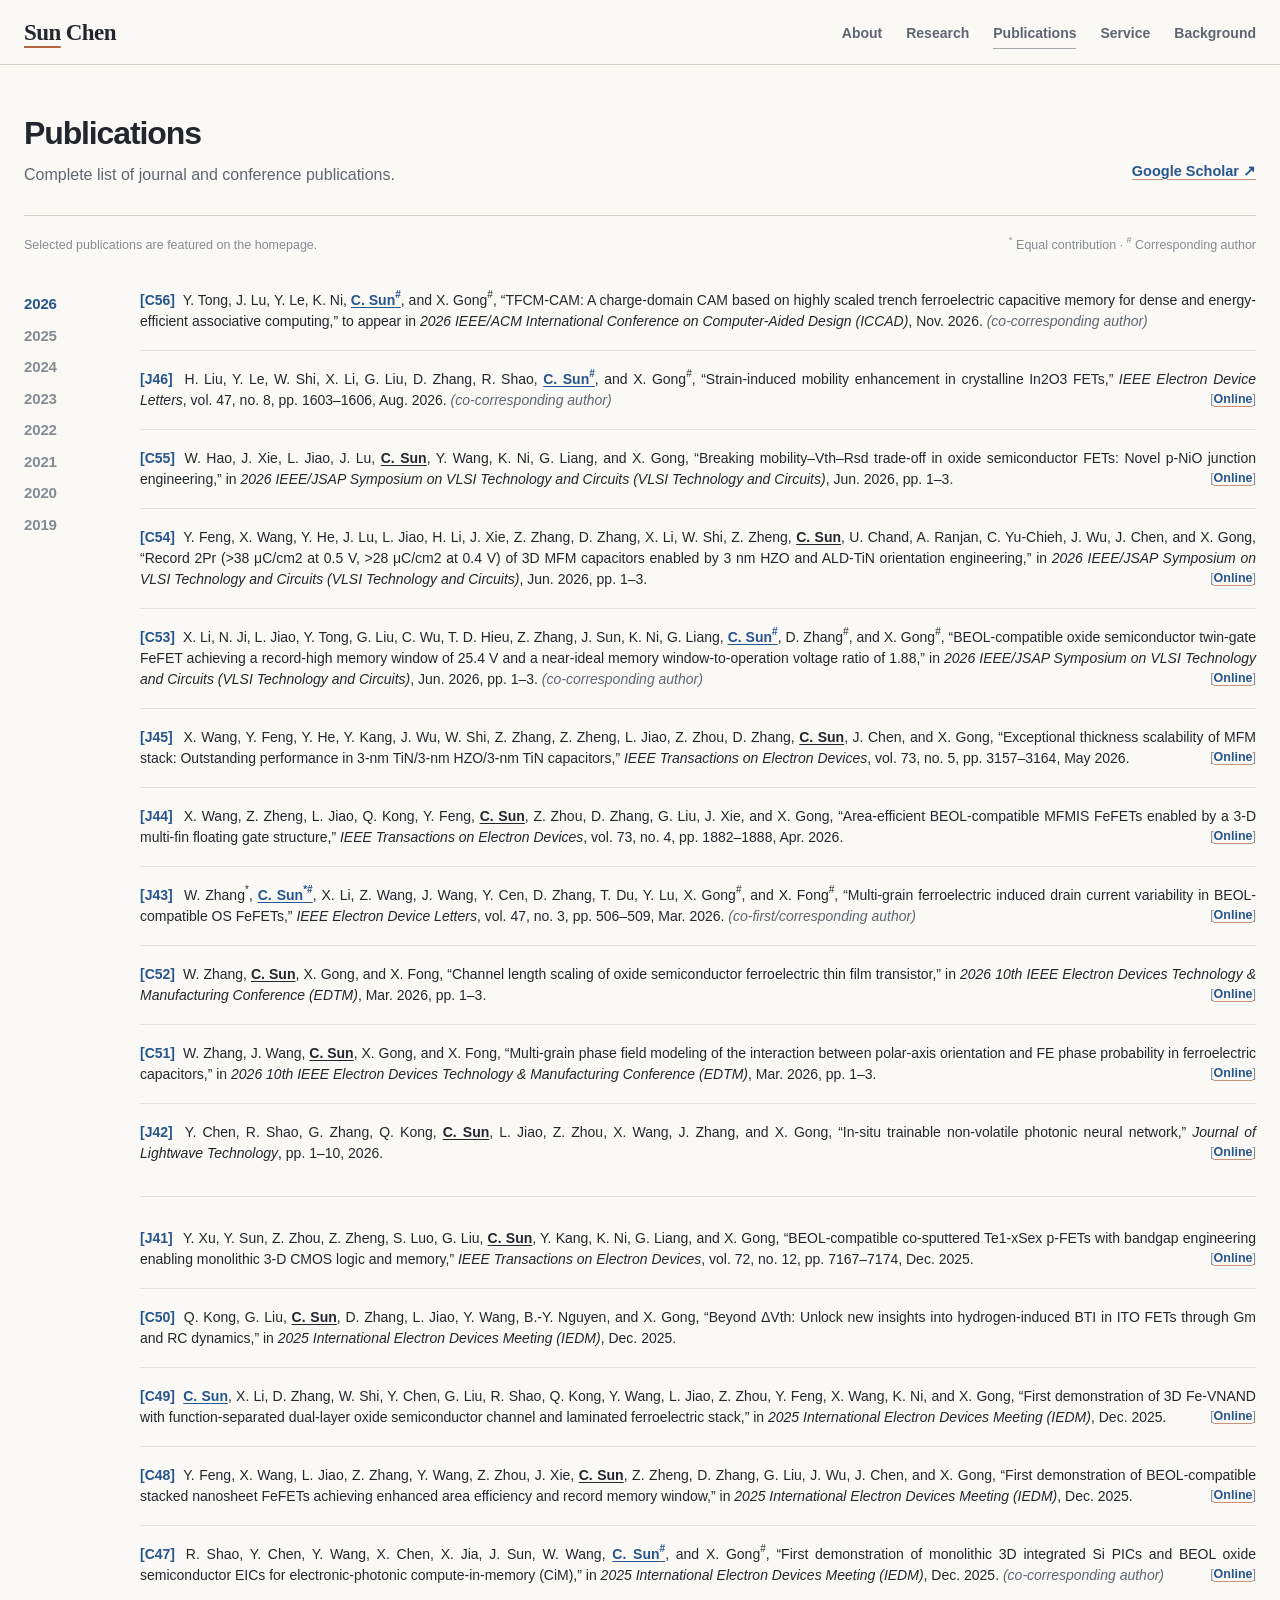
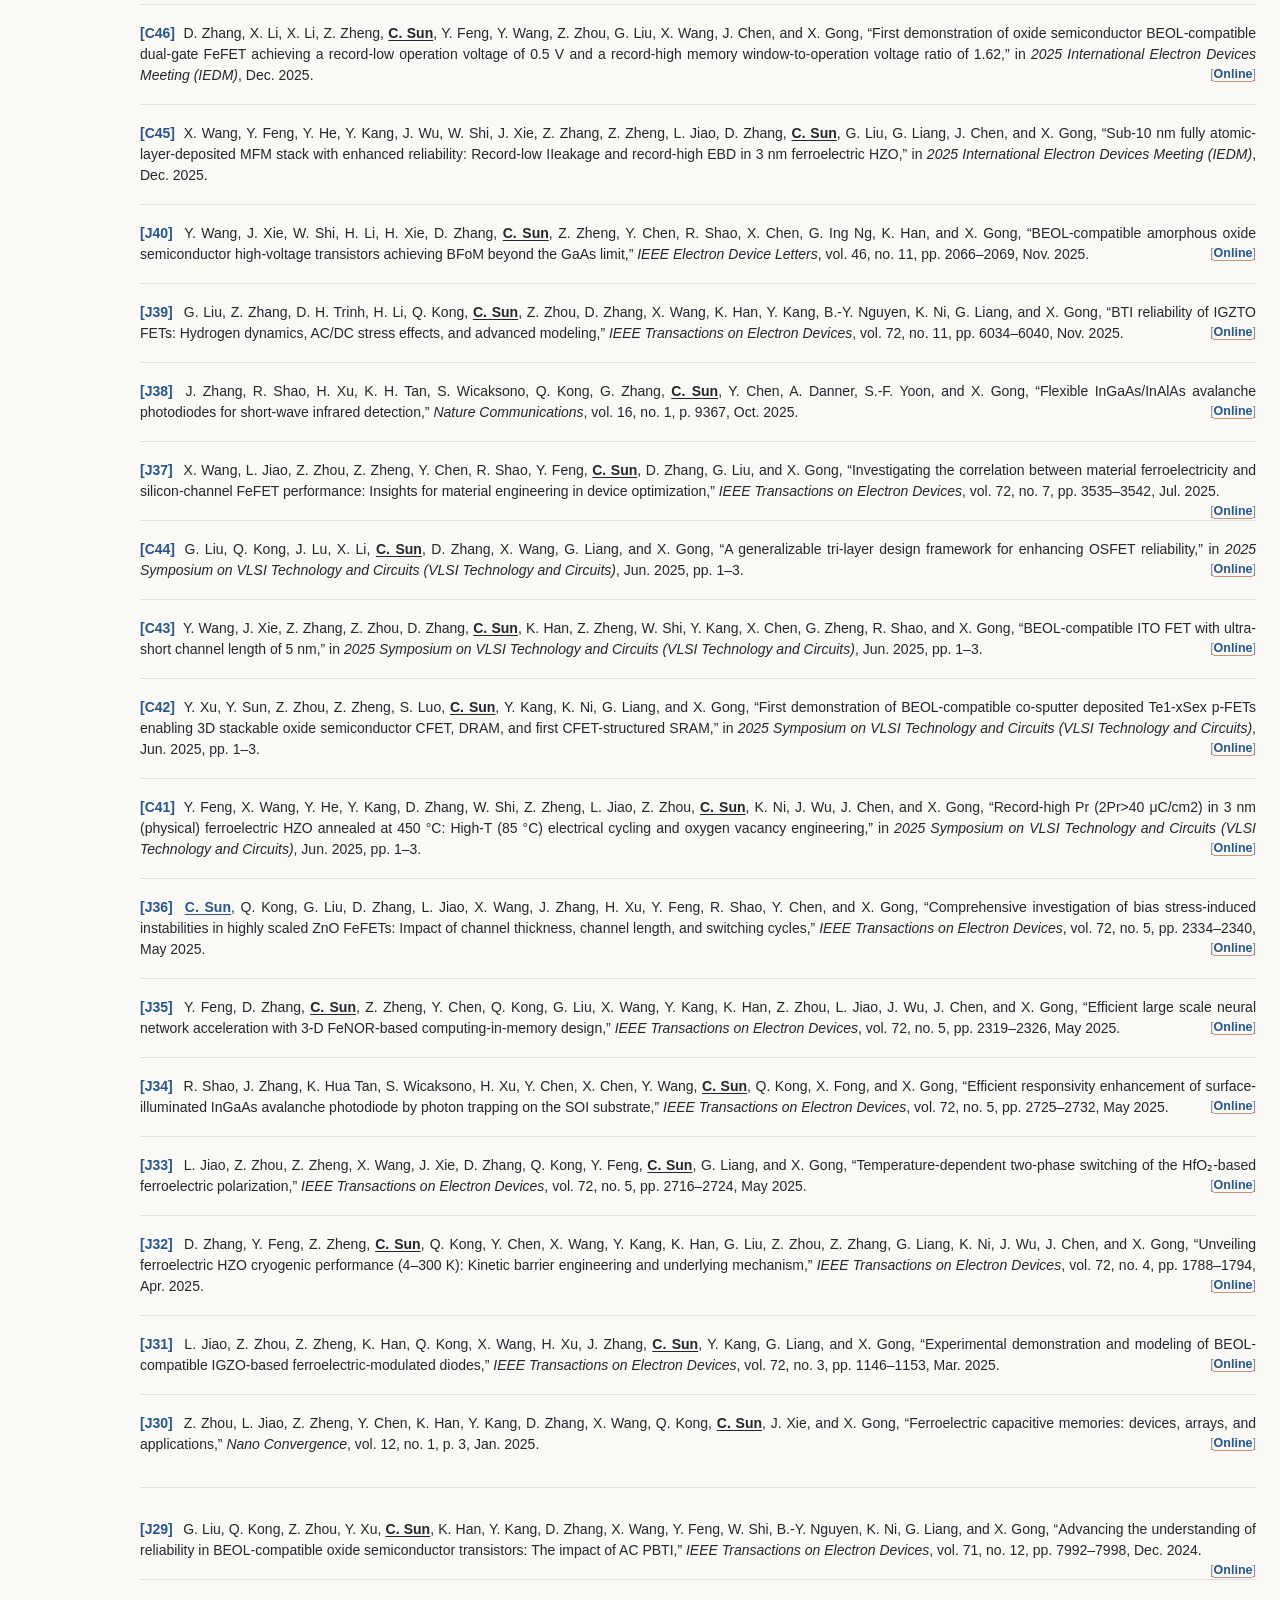
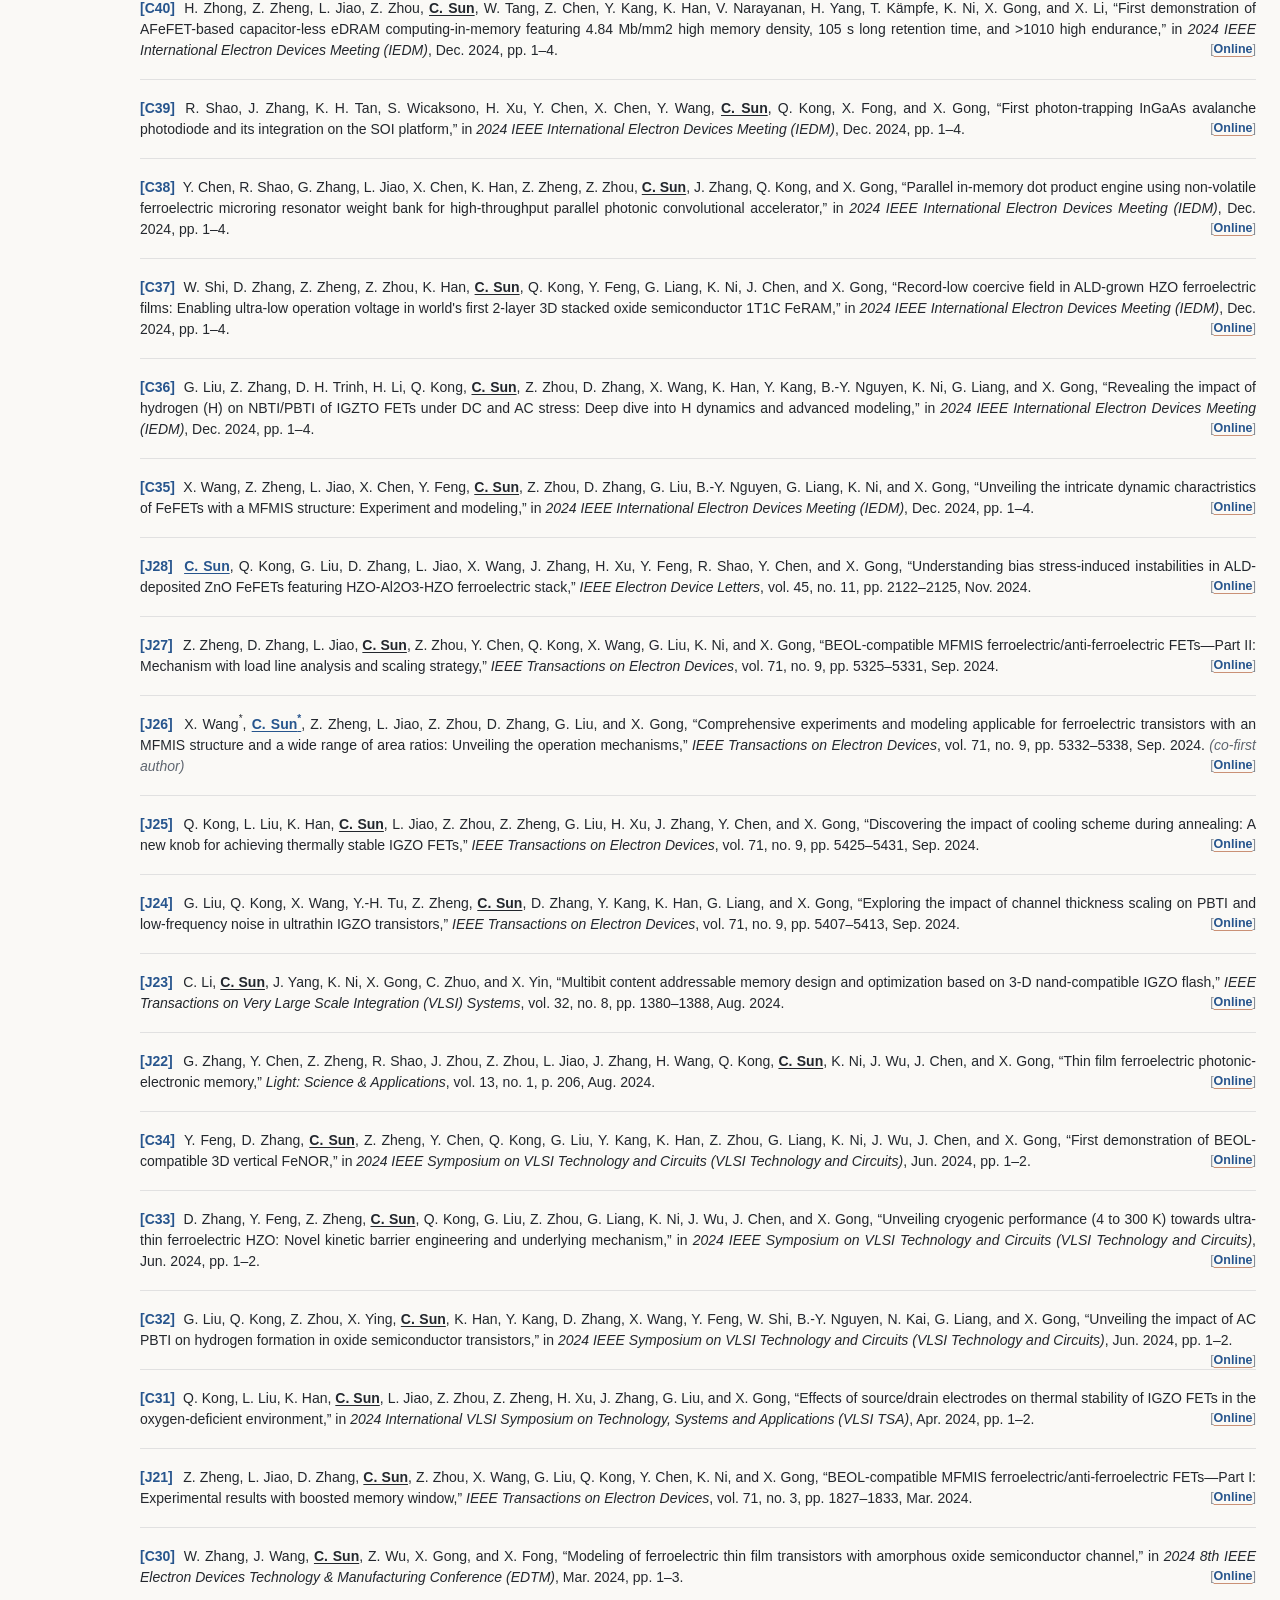
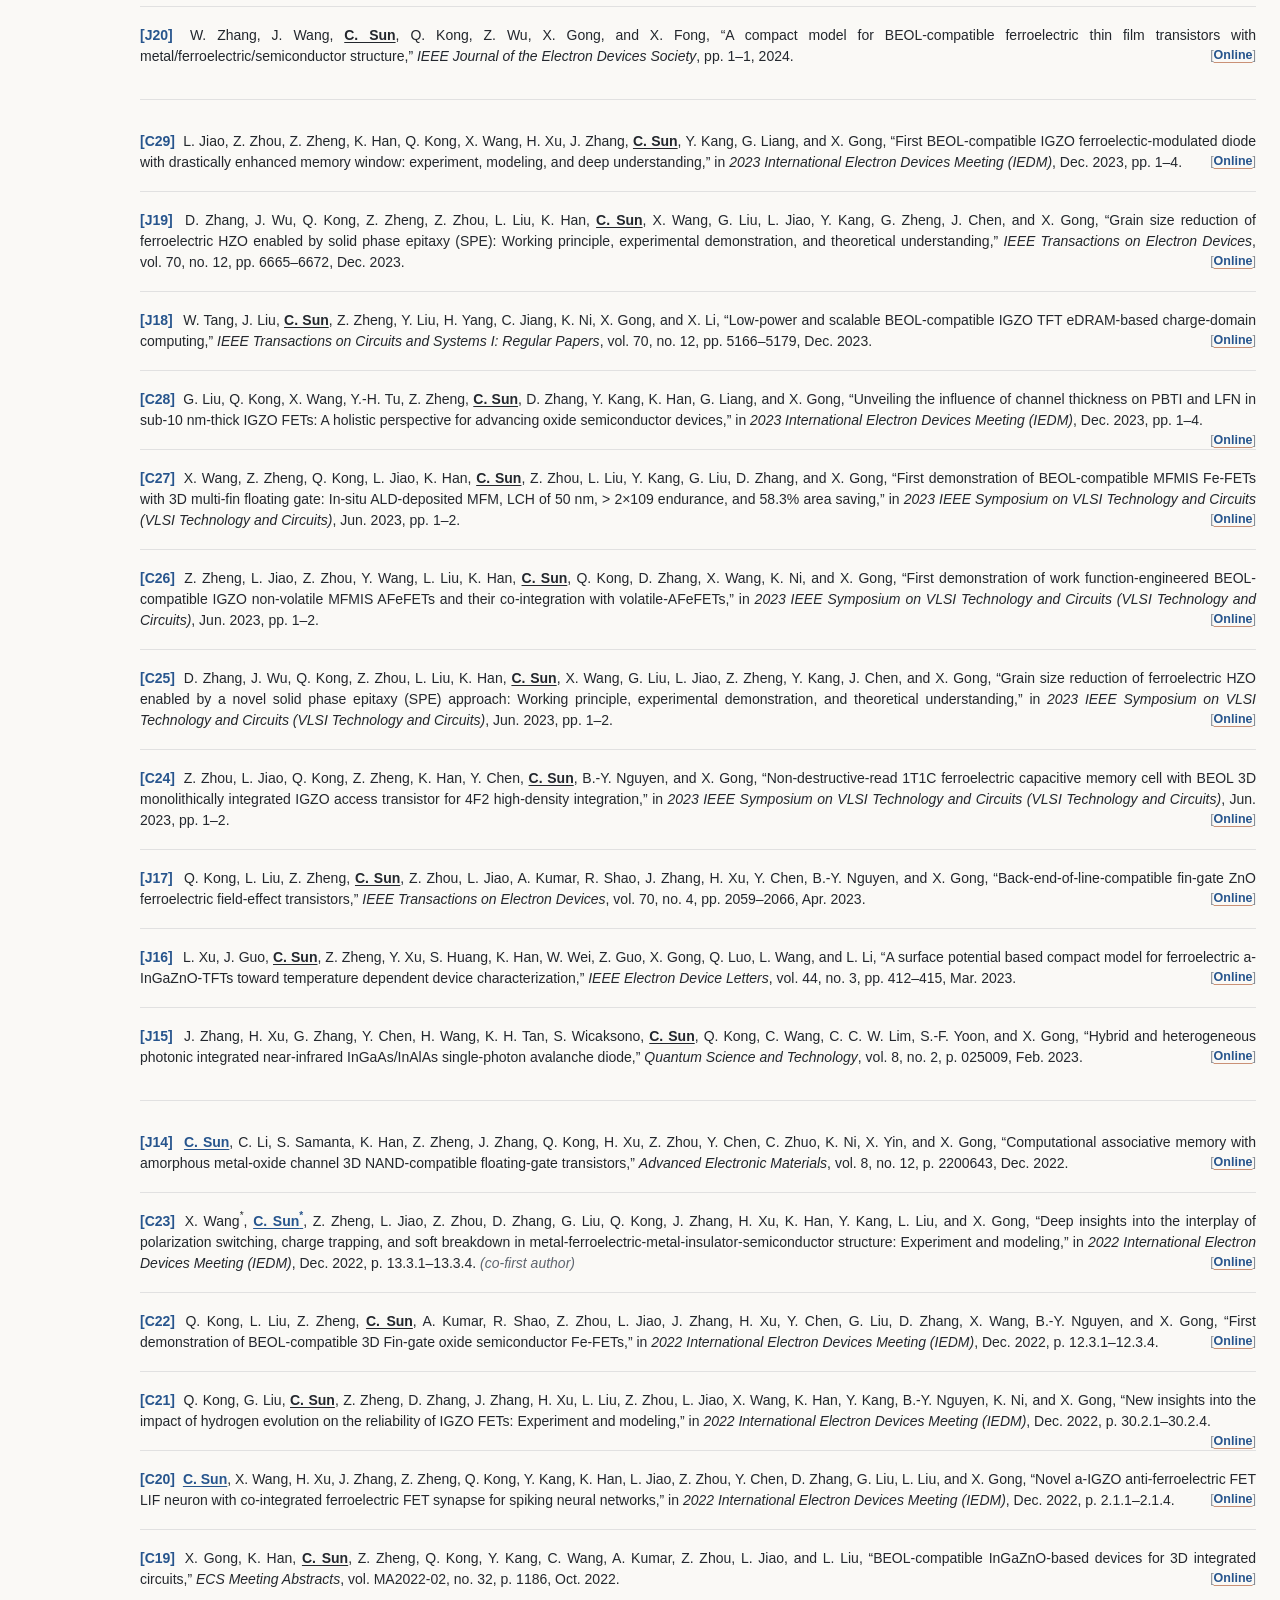
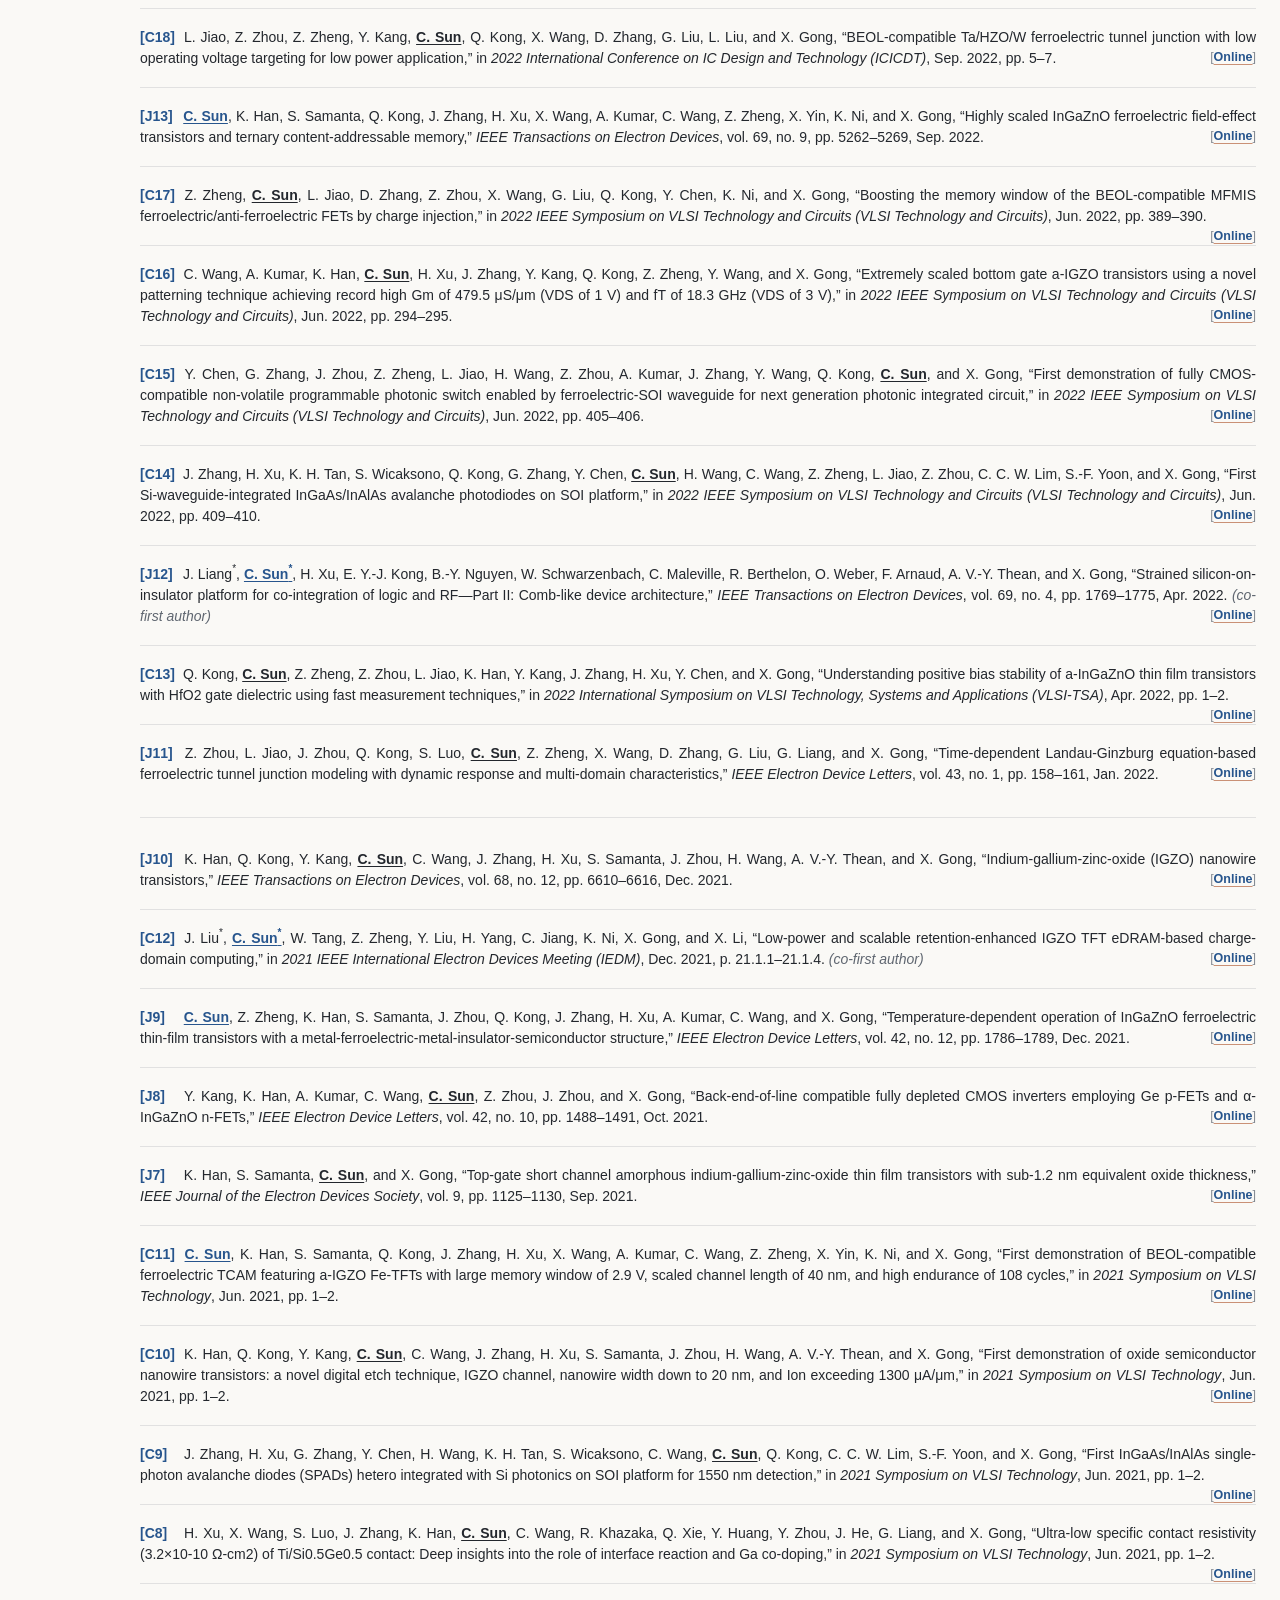
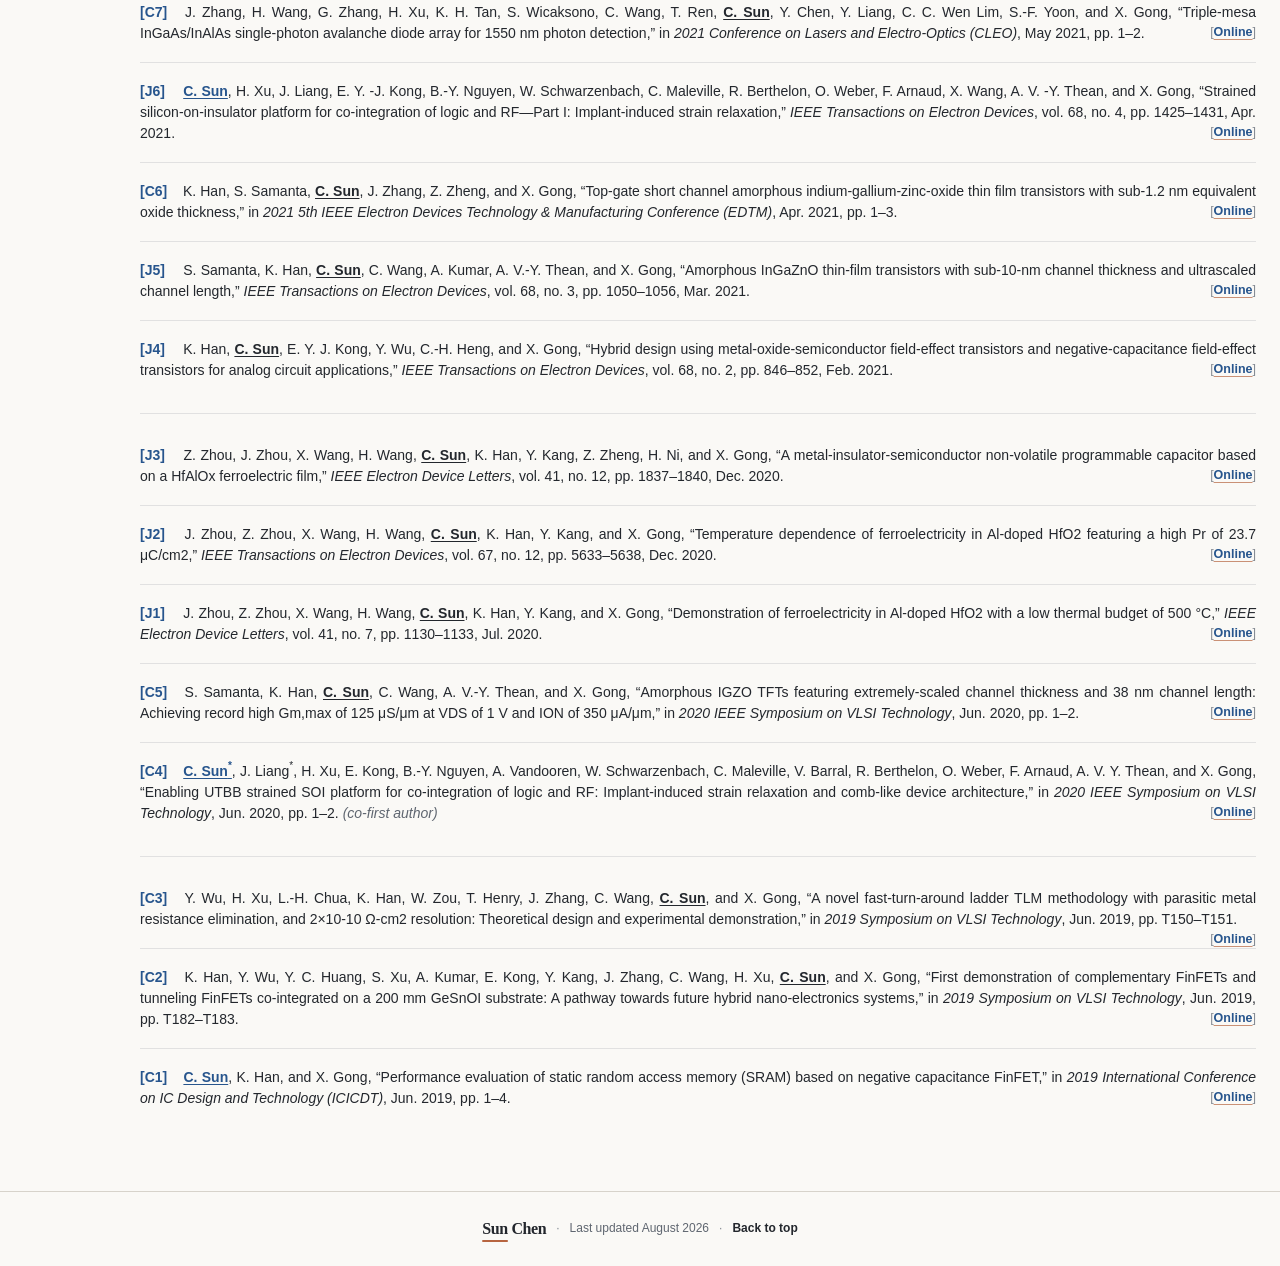
==== publications/index.html @ 65d44cde "Refine publication navigation and numbering" ====
<!doctype html>
<html lang="en">
  <head>
    <meta charset="utf-8" />
    <meta name="viewport" content="width=device-width, initial-scale=1" />
    <title>Publications | Sun Chen</title>
    <meta name="description" content="Complete list of Sun Chen's journal and conference publications in semiconductor devices, memory, and computing." />
    <link rel="icon" href="../assets/favicon/favicon.ico" sizes="any" />
    <link rel="icon" type="image/png" sizes="32x32" href="../assets/favicon/favicon-32x32.png" />
    <link rel="icon" type="image/png" sizes="16x16" href="../assets/favicon/favicon-16x16.png" />
    <link rel="apple-touch-icon" sizes="180x180" href="../assets/favicon/apple-touch-icon.png" />
    <link rel="stylesheet" href="../styles.css?v=20260821r41" />
    <script src="../assets/data/publications.js?v=20260821" defer></script>
    <script src="../assets/js/publications.js?v=20260821r5" defer></script>
  </head>
  <body class="publications-page">
    <a class="skip-link" href="#content">Skip to content</a>

    <header class="site-header" id="top">
      <div class="header-inner">
        <a class="wordmark" href="../" aria-label="Sun Chen, home"><span>Sun</span> Chen</a>
        <nav aria-label="Primary navigation">
          <a href="../#about">About</a>
          <a href="../#research">Research</a>
          <a href="../#publications" class="is-active">Publications</a>
          <a href="../#activities">Service</a>
          <a href="../#background">Background</a>
        </nav>
      </div>
    </header>

    <main id="content">
      <section class="section publications-index-section" aria-labelledby="all-publications-title">
        <div class="section-body publications-index-inner">
          <div class="publications-index-heading">
            <div>
              <h1 id="all-publications-title">Publications</h1>
              <p class="publications-index-intro">Complete list of journal and conference publications.</p>
            </div>
            <a class="publications-scholar-link" href="https://scholar.google.com/citations?user=x0WuDBgv8TEC&amp;hl=en" target="_blank" rel="noreferrer">Google Scholar <span aria-hidden="true">↗</span></a>
          </div>

          <aside class="publications-legend" aria-label="Publication notation">
            <p>Selected publications are featured on the homepage.</p>
            <p><sup>*</sup> Equal contribution <span aria-hidden="true">·</span> <sup>#</sup> Corresponding author</p>
          </aside>

          <div id="all-publications-list" class="all-publications-list" aria-live="polite">
            <noscript>Please enable JavaScript to view the complete publication list.</noscript>
          </div>
        </div>
      </section>
    </main>

    <footer>
      <div class="footer-inner">
        <a class="wordmark footer-wordmark" href="../"><span>Sun</span> Chen</a>
        <span class="footer-separator" aria-hidden="true">·</span>
        <p>Last updated August 2026</p>
        <span class="footer-separator" aria-hidden="true">·</span>
        <a class="back-to-top" href="#top">Back to top</a>
      </div>
    </footer>
  </body>
</html>
---- styles.css ----
:root {
  --paper: #faf9f6;
  --ink: #23272d;
  --muted: #5f6670;
  --quiet: #858b93;
  --line: #d7d3cb;
  --line-subtle: rgba(95, 102, 112, 0.16);
  --blue: #27558d;
  --orange: #b76540;
  --serif: Georgia, "Times New Roman", serif;
  --sans: Inter, ui-sans-serif, -apple-system, BlinkMacSystemFont, "Segoe UI", sans-serif;
}

* {
  box-sizing: border-box;
}

html {
  scroll-behavior: smooth;
  scroll-padding-top: 82px;
}

body {
  margin: 0;
  background: var(--paper);
  color: var(--ink);
  font-family: var(--sans);
  font-size: 17px;
  line-height: 1.62;
  text-rendering: optimizeLegibility;
}

a {
  color: inherit;
  text-decoration: none;
}

img {
  display: block;
  max-width: 100%;
}

::selection {
  background: var(--blue);
  color: #fff;
}

.skip-link {
  position: fixed;
  z-index: 100;
  top: 10px;
  left: 10px;
  padding: 8px 12px;
  background: var(--ink);
  color: #fff;
  transform: translateY(-160%);
}

.skip-link:focus {
  transform: translateY(0);
}

.site-header {
  position: sticky;
  z-index: 50;
  top: 0;
  background: var(--paper);
  border-bottom: 1px solid var(--line);
}

.header-inner,
.section,
.footer-inner {
  width: min(1240px, calc(100% - 48px));
  margin-inline: auto;
}

.header-inner {
  min-height: 64px;
  display: flex;
  align-items: center;
  justify-content: space-between;
  gap: 32px;
}

.wordmark {
  flex: none;
  font-family: var(--serif);
  font-size: 23px;
  font-weight: 600;
  letter-spacing: -0.025em;
  line-height: 1;
}

.wordmark span {
  text-decoration-line: underline;
  text-decoration-color: var(--orange);
  text-decoration-thickness: 2px;
  text-underline-offset: 6px;
}

nav {
  display: flex;
  align-items: center;
  gap: 24px;
  color: var(--muted);
  font-size: 14px;
  font-weight: 600;
}

nav a {
  position: relative;
  padding-block: 20px 18px;
}

nav a::after {
  position: absolute;
  right: 0;
  bottom: 13px;
  left: 0;
  height: 1px;
  background: currentColor;
  content: "";
  opacity: 0;
  transform: scaleX(0.45);
  transition: opacity 160ms ease, transform 160ms ease;
}

nav a.is-active::after,
nav a[aria-current="location"]::after {
  opacity: 0.55;
  transform: scaleX(1);
}

nav a:hover,
nav a:focus-visible,
.profile-links a:hover,
.profile-links a:focus-visible,
.back-to-top:hover,
.back-to-top:focus-visible {
  color: var(--blue);
}

.section {
  padding-block: 50px;
  border-bottom: 1px solid var(--line);
  scroll-margin-top: 78px;
}

.section-body {
  min-width: 0;
}

h1,
h2,
h3,
p {
  overflow-wrap: break-word;
}

h1,
h2 {
  margin: 0;
  font-size: 32px;
  font-weight: 650;
  letter-spacing: -0.035em;
  line-height: 1.16;
}

.profile-section {
  padding-block: 48px;
}

.profile-grid {
  display: grid;
  grid-template-columns: minmax(0, 1fr) 320px;
  gap: 24px;
  align-items: end;
}

.profile-sidebar {
  width: 320px;
}

.profile-photo {
  width: 235px;
  height: 289px;
  margin: 3px auto 0;
  overflow: hidden;
  border: 1px solid #cbc7be;
  background: #fff;
}

.profile-photo img {
  width: 100%;
  height: 100%;
  object-fit: cover;
  object-position: 68% 48%;
}

.profile-copy h1 {
  font-family: var(--serif);
  font-size: clamp(50px, 5vw, 54px);
  font-weight: 500;
  letter-spacing: -0.045em;
}

.profile-tagline {
  margin: 7px 0 0;
  color: var(--blue);
  font-size: 22px;
  font-style: italic;
  font-weight: 500;
  line-height: 1.35;
}

.profile-meta {
  margin: 11px 0 0;
  color: var(--muted);
  font-size: 14.5px;
  font-weight: 400;
  line-height: 1.5;
}

.about-copy {
  max-width: 880px;
  margin-top: 19px;
  color: var(--muted);
  font-size: 17px;
  line-height: 1.62;
}

.about-copy p {
  margin: 0 0 9px;
}

.conference-link,
a.full-list-link-anchor,
a.paper-link-anchor,
.journal-list a {
  color: var(--blue);
  text-decoration: underline;
  text-decoration-color: rgba(183, 101, 64, 0.7);
  text-underline-offset: 3px;
  transition: color 160ms ease, text-decoration-color 160ms ease;
}

.conference-link:hover,
.conference-link:focus-visible,
a.full-list-link-anchor:hover,
a.full-list-link-anchor:focus-visible,
a.paper-link-anchor:hover,
a.paper-link-anchor:focus-visible,
.journal-list a:hover,
.journal-list a:focus-visible {
  color: var(--orange);
  text-decoration-color: currentColor;
}

.about-copy p,
.service-entry > p:not(.activity-label),
.timeline .dissertation {
  text-align: justify;
  text-justify: inter-word;
  text-align-last: left;
  hyphens: auto;
}

.research-interests {
  display: flex;
  flex-wrap: wrap;
  gap: 3px 0;
  margin: 12px 0 0;
  color: #3f454d;
  font-size: 14px;
  font-weight: 675;
  line-height: 1.4;
}

.research-interests span:not(:last-child)::after {
  content: "·";
  margin: 0 7px;
  color: var(--quiet);
  font-weight: 400;
}

.profile-links {
  display: flex;
  align-items: center;
  flex-wrap: wrap;
  justify-content: center;
  gap: 18px;
  margin-top: 15px;
}

.profile-links a {
  display: inline-flex;
  width: 26px;
  height: 26px;
  align-items: center;
  justify-content: center;
  color: #4d5d70;
  transition: color 160ms ease;
}

.profile-links svg {
  display: block;
  width: 22px;
  height: 22px;
  fill: currentColor;
}

.research-metrics {
  display: flex;
  flex-direction: column;
  align-items: center;
  margin: 12px 0 0;
  color: var(--muted);
  font-size: 13.75px;
  line-height: 1.5;
  text-align: center;
}

.research-metrics > span {
  white-space: nowrap;
}

.research-metrics strong {
  color: var(--ink);
  font-size: inherit;
  font-weight: 650;
}

.research-metrics .metrics-date {
  margin-top: 2px;
  color: var(--quiet);
  font-size: 11px;
  font-weight: 400;
  line-height: 1.35;
}

.research-section {
  padding-block: 50px;
}

.research-overview {
  width: min(1020px, 100%);
  margin: 18px auto 0;
}

.research-overview-platform {
  margin: 0;
  color: var(--blue);
  font-size: 17px;
  font-weight: 600;
  letter-spacing: 0.025em;
  line-height: 1.4;
  text-align: center;
}

.research-overview-platform::after {
  display: block;
  width: 68%;
  margin: 8px auto 0;
  border-top: 1px solid rgba(39, 85, 141, 0.18);
  content: "";
}

.research-overview-areas {
  display: grid;
  grid-template-columns: repeat(3, minmax(0, 1fr));
  gap: 14px;
  margin: 8px 0 0;
  padding: 0;
  list-style: none;
}

.research-overview-areas li {
  display: grid;
  place-items: center;
  min-height: 56px;
  padding: 6px 14px;
  border: 1px solid var(--line-subtle);
  border-radius: 5px;
  background: rgba(255, 255, 255, 0.18);
  color: var(--ink);
  font-size: 16px;
  font-weight: 600;
  line-height: 1.25;
  text-align: center;
}

.research-themes {
  display: grid;
  grid-template-columns: 1fr;
  margin-top: 34px;
}

.research-theme {
  display: grid;
  grid-template-columns: minmax(0, 54fr) minmax(0, 46fr);
  grid-template-areas: "visual copy";
  align-items: center;
  column-gap: clamp(48px, 4vw, 56px);
}

.research-theme + .research-theme {
  margin-top: 24px;
  padding-top: 24px;
  border-top: 1px solid var(--line-subtle);
}

.research-theme--visual-right {
  grid-template-columns: minmax(0, 46fr) minmax(0, 54fr);
  grid-template-areas: "copy visual";
}

.research-visual {
  grid-area: visual;
  width: 100%;
  min-width: 0;
  margin: 0;
  aspect-ratio: 3 / 2;
}

.research-visual--wide {
  aspect-ratio: 15 / 8;
}

.research-visual img {
  width: 100%;
  height: 100%;
  object-fit: contain;
}

.research-figure-placeholder {
  display: grid;
  place-items: center;
  border: 1px solid rgba(95, 102, 112, 0.1);
  background: rgba(95, 102, 112, 0.025);
  color: var(--quiet);
  font-size: 12px;
  letter-spacing: 0.02em;
}

.research-theme-copy {
  grid-area: copy;
  min-width: 0;
}

.research-theme h3 {
  margin: 0 0 8px;
  color: var(--blue);
  font-size: 19px;
  font-weight: 650;
  letter-spacing: -0.016em;
  line-height: 1.3;
}

.research-theme-description {
  margin: 0;
  color: var(--muted);
  font-size: 15.25px;
  line-height: 1.6;
  text-align: justify;
  text-align-last: left;
  text-justify: inter-word;
  hyphens: auto;
}

.research-selected-work {
  display: flex;
  flex-wrap: wrap;
  align-items: baseline;
  gap: 2px 12px;
  margin: 11px 0 0;
}

.research-selected-work-label {
  flex: none;
  color: var(--quiet);
  font-size: 12.25px;
  font-weight: 500;
  line-height: 1.45;
}

.research-selected-work-links {
  flex: 1 1 220px;
  min-width: 0;
  color: var(--quiet);
  font-size: 13.25px;
  font-weight: 600;
  line-height: 1.45;
}

a.research-work-link {
  color: var(--blue);
  text-decoration: underline;
  text-decoration-color: rgba(183, 101, 64, 0.7);
  text-underline-offset: 3px;
  transition: color 160ms ease, text-decoration-color 160ms ease;
  white-space: nowrap;
}

a.research-work-link:hover,
a.research-work-link:focus-visible {
  color: var(--orange);
  text-decoration-color: currentColor;
}

.research-work-separator {
  display: inline-block;
  margin-inline: 6px;
  color: var(--quiet);
  font-weight: 400;
}

.timeline {
  margin-top: 24px;
}

.timeline article {
  display: grid;
  grid-template-columns: 150px 1fr;
  gap: 28px;
  padding: 8px 0;
}

.timeline-date {
  margin: 2px 0 0;
  color: var(--blue);
  font-size: 13.5px;
  font-weight: 600;
}

.timeline h3,
.service-entry h3 {
  margin: 0 0 2px;
  font-size: 17.5px;
  font-weight: 650;
  letter-spacing: -0.015em;
  line-height: 1.3;
}

.timeline article div p {
  margin: 0;
  color: var(--muted);
  font-size: 14.5px;
}

.timeline article div .dissertation {
  margin-top: 4px;
  color: #737982;
  font-size: 13px;
}

.publications-section {
  padding-block: 50px;
}

.section-title-row {
  display: flex;
  align-items: baseline;
  flex-wrap: wrap;
  gap: 8px 16px;
}

.full-list-link {
  font-size: 14.5px;
  font-weight: 600;
}

.publication-list {
  border-top: 1px solid var(--line-subtle);
}

.publication-group-title {
  margin: 0;
  padding: 30px 0 4px;
  color: var(--blue);
  font-size: 18px;
  font-weight: 650;
  letter-spacing: -0.012em;
  line-height: 1.35;
}

.publication-group-title:first-child {
  padding-top: 28px;
}

.publication {
  display: grid;
  grid-template-columns: 232px minmax(0, 1fr);
  gap: 28px;
  align-items: start;
  padding-block: 22px;
  border-bottom: 1px solid var(--line-subtle);
}

.publication-group-title + .publication {
  padding-top: 14px;
}

.paper-thumb {
  display: block;
  align-self: start;
  position: relative;
  margin-top: 6px;
  aspect-ratio: 9 / 5;
  overflow: hidden;
  border: 1px solid #d1cec7;
  background: #fff;
}

.paper-thumb img {
  width: 100%;
  height: 100%;
  object-fit: cover;
  object-position: center;
}

.paper-thumb::before {
  position: absolute;
  z-index: 2;
  top: 0;
  left: 50%;
  box-sizing: border-box;
  padding: 5px 9px;
  border-radius: 3px;
  background: #243a56;
  color: #fff;
  content: attr(data-badge);
  font-size: 12.5px;
  font-weight: 700;
  letter-spacing: 0.01em;
  line-height: 1;
  text-align: center;
  transform: translateX(-50%);
  white-space: nowrap;
}

.paper-thumb-pending {
  cursor: default;
}

.paper-year,
.activity-label {
  margin: 0;
  color: var(--blue);
  font-size: 12.75px;
  font-weight: 700;
  letter-spacing: 0.02em;
}

.paper-copy h3 {
  margin: 0 0 8px;
  font-size: 20px;
  font-weight: 650;
  letter-spacing: -0.018em;
  line-height: 1.32;
  text-align: justify;
  text-align-last: left;
  text-justify: inter-word;
  hyphens: auto;
}

.paper-copy h3 sub,
.paper-copy h3 sup {
  font-size: 0.65em;
  line-height: 0;
}

.paper-authors {
  margin: 0;
  color: var(--muted);
  font-size: 14px;
  line-height: 1.5;
  text-align: justify;
  text-align-last: left;
  text-justify: inter-word;
  hyphens: auto;
}

.paper-authors strong {
  color: var(--ink);
  text-decoration: underline;
  text-decoration-color: var(--ink);
  text-underline-offset: 2px;
}

.paper-copy {
  min-width: 0;
  align-self: start;
}

.paper-authors sup {
  font-size: 0.7em;
  line-height: 0;
  vertical-align: super;
}

.paper-role {
  margin-left: 5px;
  color: var(--quiet);
  font-size: 12px;
  font-weight: 600;
  font-style: italic;
}

.paper-meta {
  display: flex;
  align-items: center;
  flex-wrap: wrap;
  gap: 5px 14px;
  margin-top: 8px;
}

.paper-meta .paper-year {
  flex-basis: 100%;
  font-size: 13.25px;
  line-height: 1.35;
}

.paper-link {
  display: inline-block;
  margin-top: 7px;
  font-size: 13.75px;
  font-weight: 600;
}

.paper-meta .paper-link {
  flex: 0 0 auto;
  width: fit-content;
  margin-top: 0;
}

.paper-link-pending {
  color: var(--quiet);
}

.service-entry {
  margin-top: 24px;
}

.service-entry h3 {
  margin-top: 8px;
  font-size: 17px;
}

.journal-list {
  display: grid;
  grid-template-columns: repeat(2, minmax(0, 1fr));
  gap: 7px 48px;
  margin: 10px 0 0;
  padding: 0;
  color: var(--muted);
  font-size: 14px;
  line-height: 1.45;
  list-style: none;
}

.journal-list li {
  position: relative;
  padding-left: 15px;
}

.journal-list li::before {
  position: absolute;
  top: 0.66em;
  left: 0;
  width: 4px;
  height: 4px;
  border-radius: 50%;
  background: var(--blue);
  content: "";
}

.background-section {
  border-bottom: 0;
}

footer {
  border-top: 1px solid var(--line);
  color: var(--muted);
}

.footer-inner {
  min-height: 74px;
  display: flex;
  align-items: center;
  justify-content: center;
  gap: 10px;
  font-size: 12px;
}

.footer-wordmark {
  color: var(--ink);
  font-size: 16px;
}

.footer-inner p {
  margin: 0;
  text-align: center;
}

.footer-separator {
  color: var(--quiet);
}

.back-to-top {
  color: var(--ink);
  font-weight: 600;
}

a:focus-visible {
  outline: 2px solid var(--orange);
  outline-offset: 3px;
}

.publications-index-section {
  min-height: calc(100vh - 139px);
  padding-block: 50px;
  border-bottom: 0;
}

.publications-index-inner {
  min-width: 0;
}

.publications-index-heading {
  display: flex;
  align-items: end;
  justify-content: space-between;
  gap: 24px 40px;
  padding-bottom: 27px;
  border-bottom: 1px solid var(--line);
}

.publications-index-heading h1 {
  font-family: var(--sans);
  font-size: 32px;
  font-weight: 650;
  letter-spacing: -0.035em;
}

.publications-index-intro {
  margin: 10px 0 0;
  color: var(--muted);
  font-size: 16px;
}

.publications-scholar-link,
.bibliography-links a {
  color: var(--blue);
  font-size: 14.5px;
  font-weight: 600;
  text-decoration: underline;
  text-decoration-color: rgba(183, 101, 64, 0.7);
  text-underline-offset: 3px;
  transition: color 160ms ease, text-decoration-color 160ms ease;
}

.publications-scholar-link {
  flex: none;
  margin-bottom: 5px;
}

.publications-scholar-link:hover,
.publications-scholar-link:focus-visible,
.bibliography-links a:hover,
.bibliography-links a:focus-visible {
  color: var(--orange);
  text-decoration-color: currentColor;
}

.publications-legend {
  display: flex;
  align-items: center;
  justify-content: space-between;
  gap: 12px 28px;
  margin: 20px 0 0;
  color: var(--quiet);
  font-size: 12.5px;
  line-height: 1.45;
}

.publications-legend p {
  margin: 0;
}

.all-publications-list {
  display: grid;
  grid-template-columns: 92px minmax(0, 1fr);
  gap: 24px;
  margin-top: 36px;
}

.bibliography-year-nav {
  min-width: 0;
}

.bibliography-year-list {
  position: sticky;
  top: 88px;
  display: grid;
  gap: 4px;
  margin: 0;
  padding: 0;
  list-style: none;
}

.bibliography-year-list a {
  display: inline-block;
  color: var(--quiet);
  font-size: 15px;
  font-weight: 600;
  letter-spacing: -0.01em;
  line-height: 1.4;
  transition: color 160ms ease;
}

.bibliography-year-list a:hover,
.bibliography-year-list a:focus-visible,
.bibliography-year-list a.is-active {
  color: var(--blue);
}

.bibliography-year-list a.is-active {
  font-weight: 700;
}

.bibliography-year-groups {
  min-width: 0;
}

.bibliography-year-group {
  padding-block: 31px 14px;
  border-top: 1px solid var(--line-subtle);
  scroll-margin-top: 0;
}

.bibliography-year-group:first-child {
  padding-top: 0;
  border-top: 0;
}

.bibliography-number {
  display: inline-block;
  min-width: 39px;
  color: var(--blue);
  font-weight: 700;
  text-align: left;
  white-space: nowrap;
}

.bibliography-list {
  min-width: 0;
  margin: 0;
  padding: 0;
  list-style: none;
}

.bibliography-item {
  padding: 0 0 18px;
}

.bibliography-item + .bibliography-item {
  padding-top: 18px;
  border-top: 1px solid var(--line-subtle);
}

.bibliography-citation {
  margin: 0;
  color: var(--ink);
  font-family: var(--sans);
  font-size: 14px;
  line-height: 1.5;
  text-align: justify;
  text-align-last: left;
  text-justify: inter-word;
  hyphens: auto;
  overflow-wrap: anywhere;
}

.bibliography-citation cite {
  font-style: italic;
}

.bibliography-sun-author {
  color: inherit;
  font-weight: 700;
  text-decoration: underline;
  text-decoration-thickness: 1px;
  text-underline-offset: 2px;
}

.bibliography-item.is-selected .bibliography-sun-author {
  color: var(--blue);
}

.bibliography-role {
  color: var(--muted);
  font-style: italic;
}

.bibliography-links {
  float: right;
  margin-left: 18px;
  color: var(--quiet);
  font-size: 12.5px;
  line-height: inherit;
  text-align: right;
  white-space: nowrap;
}

.bibliography-links a {
  font-size: inherit;
}

.bibliography-citation sup,
.publications-legend sup {
  position: relative;
  top: -0.15em;
  font-size: 0.72em;
  line-height: 0;
}

@media (max-width: 820px) {
  .header-inner,
  .section,
  .footer-inner {
    width: min(100% - 40px, 720px);
  }

  nav {
    gap: 16px;
  }

  .publications-index-section {
    padding-block: 50px 58px;
  }

  .all-publications-list {
    grid-template-columns: 72px minmax(0, 1fr);
    gap: 20px;
  }

  .profile-grid {
    grid-template-columns: minmax(0, 1fr) 280px;
    gap: 24px;
    align-items: start;
  }

  .profile-sidebar {
    width: 280px;
  }

  .profile-photo {
    width: 200px;
    height: 246px;
  }

  .research-metrics {
    font-size: 12.75px;
  }

  .research-themes {
    margin-top: 34px;
  }

  .research-theme,
  .research-theme--visual-right {
    grid-template-columns: 1fr;
    grid-template-areas:
      "visual"
      "copy";
    gap: 24px;
  }

  .research-theme + .research-theme {
    margin-top: 22px;
    padding-top: 22px;
  }

  .research-theme h3 {
    font-size: 18px;
  }

  .research-theme-description {
    font-size: 14.5px;
  }

  .publication {
    grid-template-columns: 220px minmax(0, 1fr);
    gap: 24px;
  }
}

@media (max-width: 700px) {
  .profile-grid {
    grid-template-columns: 1fr;
    gap: 20px;
    align-items: start;
  }

  .profile-photo {
    width: min(240px, 64vw);
    aspect-ratio: 235 / 289;
    height: auto;
  }

  .profile-sidebar {
    width: min(100%, 320px);
    justify-self: center;
    order: 2;
  }

  .research-metrics {
    font-size: 13px;
  }

  .research-metrics > span {
    white-space: normal;
  }

  .profile-copy {
    display: contents;
  }

  .profile-identity {
    order: 1;
  }

  .about-copy {
    order: 3;
    margin-top: 18px;
  }

  .research-interests {
    order: 4;
  }

  .header-inner {
    min-height: auto;
    align-items: flex-start;
    flex-direction: column;
    justify-content: center;
    gap: 5px;
    padding-block: 8px 6px;
  }

  nav {
    width: 100%;
    justify-content: space-between;
    gap: 10px;
    font-size: 12px;
    overflow-x: auto;
    scrollbar-width: none;
  }

  nav::-webkit-scrollbar {
    display: none;
  }

  nav a {
    flex: none;
    padding-block: 0 6px;
  }

  nav a::after {
    bottom: 0;
  }

  .research-themes {
    margin-top: 30px;
  }

  .research-theme,
  .research-theme--visual-right {
    gap: 20px;
  }

  .research-theme + .research-theme {
    margin-top: 20px;
    padding-top: 20px;
  }
}

@media (max-width: 620px) {
  .service-entry > p:not(.activity-label),
  .timeline .dissertation {
    text-align: left;
    hyphens: none;
  }

  .header-inner,
  .section,
  .footer-inner {
    width: calc(100% - 30px);
  }

  .wordmark {
    font-size: 20px;
  }

  .section {
    padding-block: 42px;
  }

  .publications-index-section {
    padding-block: 43px 50px;
  }

  .publications-index-heading {
    display: block;
    padding-bottom: 22px;
  }

  .publications-index-intro {
    margin-top: 8px;
    font-size: 15px;
  }

  .publications-scholar-link {
    display: inline-block;
    margin: 14px 0 0;
  }

  .publications-legend {
    display: block;
    margin-top: 17px;
  }

  .publications-legend p + p {
    margin-top: 4px;
  }

  .all-publications-list {
    display: block;
    margin-top: 28px;
  }

  .bibliography-year-nav {
    position: sticky;
    z-index: 20;
    top: 63px;
    padding-block: 8px;
    border-block: 1px solid var(--line-subtle);
    background: var(--paper);
  }

  .bibliography-year-list {
    position: static;
    display: flex;
    gap: 18px;
    overflow-x: auto;
    scrollbar-width: none;
  }

  .bibliography-year-list::-webkit-scrollbar {
    display: none;
  }

  .bibliography-year-list a {
    flex: none;
    font-size: 13px;
  }

  .bibliography-year-groups {
    margin-top: 20px;
  }

  .bibliography-year-group {
    padding-block: 27px 10px;
    scroll-margin-top: 24px;
  }

  .bibliography-item {
    padding-bottom: 16px;
  }

  .bibliography-item + .bibliography-item {
    padding-top: 16px;
  }

  .bibliography-citation {
    font-size: 14px;
    line-height: 1.5;
  }

  .profile-section {
    padding-block: 40px;
  }

  h2 {
    font-size: 30px;
  }

  .profile-copy h1 {
    font-size: 43px;
  }

  .profile-meta {
    margin-top: 7px;
    font-size: 14.5px;
  }

  .research-section {
    padding-block: 42px;
  }

  .research-overview {
    margin-top: 16px;
  }

  .research-overview-platform {
    padding-inline: 10px;
    font-size: 16.5px;
  }

  .research-overview-platform::after {
    width: 56%;
    margin-top: 7px;
  }

  .research-overview-areas {
    grid-template-columns: 1fr;
    gap: 9px;
    margin-top: 8px;
  }

  .research-overview-areas li {
    min-height: 54px;
    padding: 6px 14px;
    font-size: 15.5px;
  }

  .timeline article {
    grid-template-columns: 1fr;
  }

  .timeline article {
    gap: 2px;
  }

  .journal-list {
    grid-template-columns: 1fr;
    gap: 7px;
  }

  .publication {
    grid-template-columns: 1fr;
    gap: 15px;
    padding-block: 22px;
  }

  .publication-group-title + .publication {
    padding-top: 14px;
  }

  .paper-thumb {
    width: min(100%, 360px);
    margin-top: 0;
  }

  .paper-copy h3 {
    font-size: 19.5px;
  }

  .publication-group-title {
    padding: 26px 0 3px;
    font-size: 17.5px;
  }

  .publication-group-title:first-child {
    padding-top: 26px;
  }

  .footer-inner {
    min-height: 76px;
    gap: 7px;
    font-size: 11px;
  }
}

@media (max-width: 390px) {
  nav {
    font-size: 11.5px;
  }

  .profile-photo {
    width: min(225px, 62vw);
  }

  .profile-sidebar {
    width: 100%;
  }

  .research-metrics {
    font-size: clamp(12px, 3.35vw, 13px);
  }

  .profile-copy h1 {
    font-size: 42px;
  }
}

@media (prefers-reduced-motion: reduce) {
  html {
    scroll-behavior: auto;
  }
}
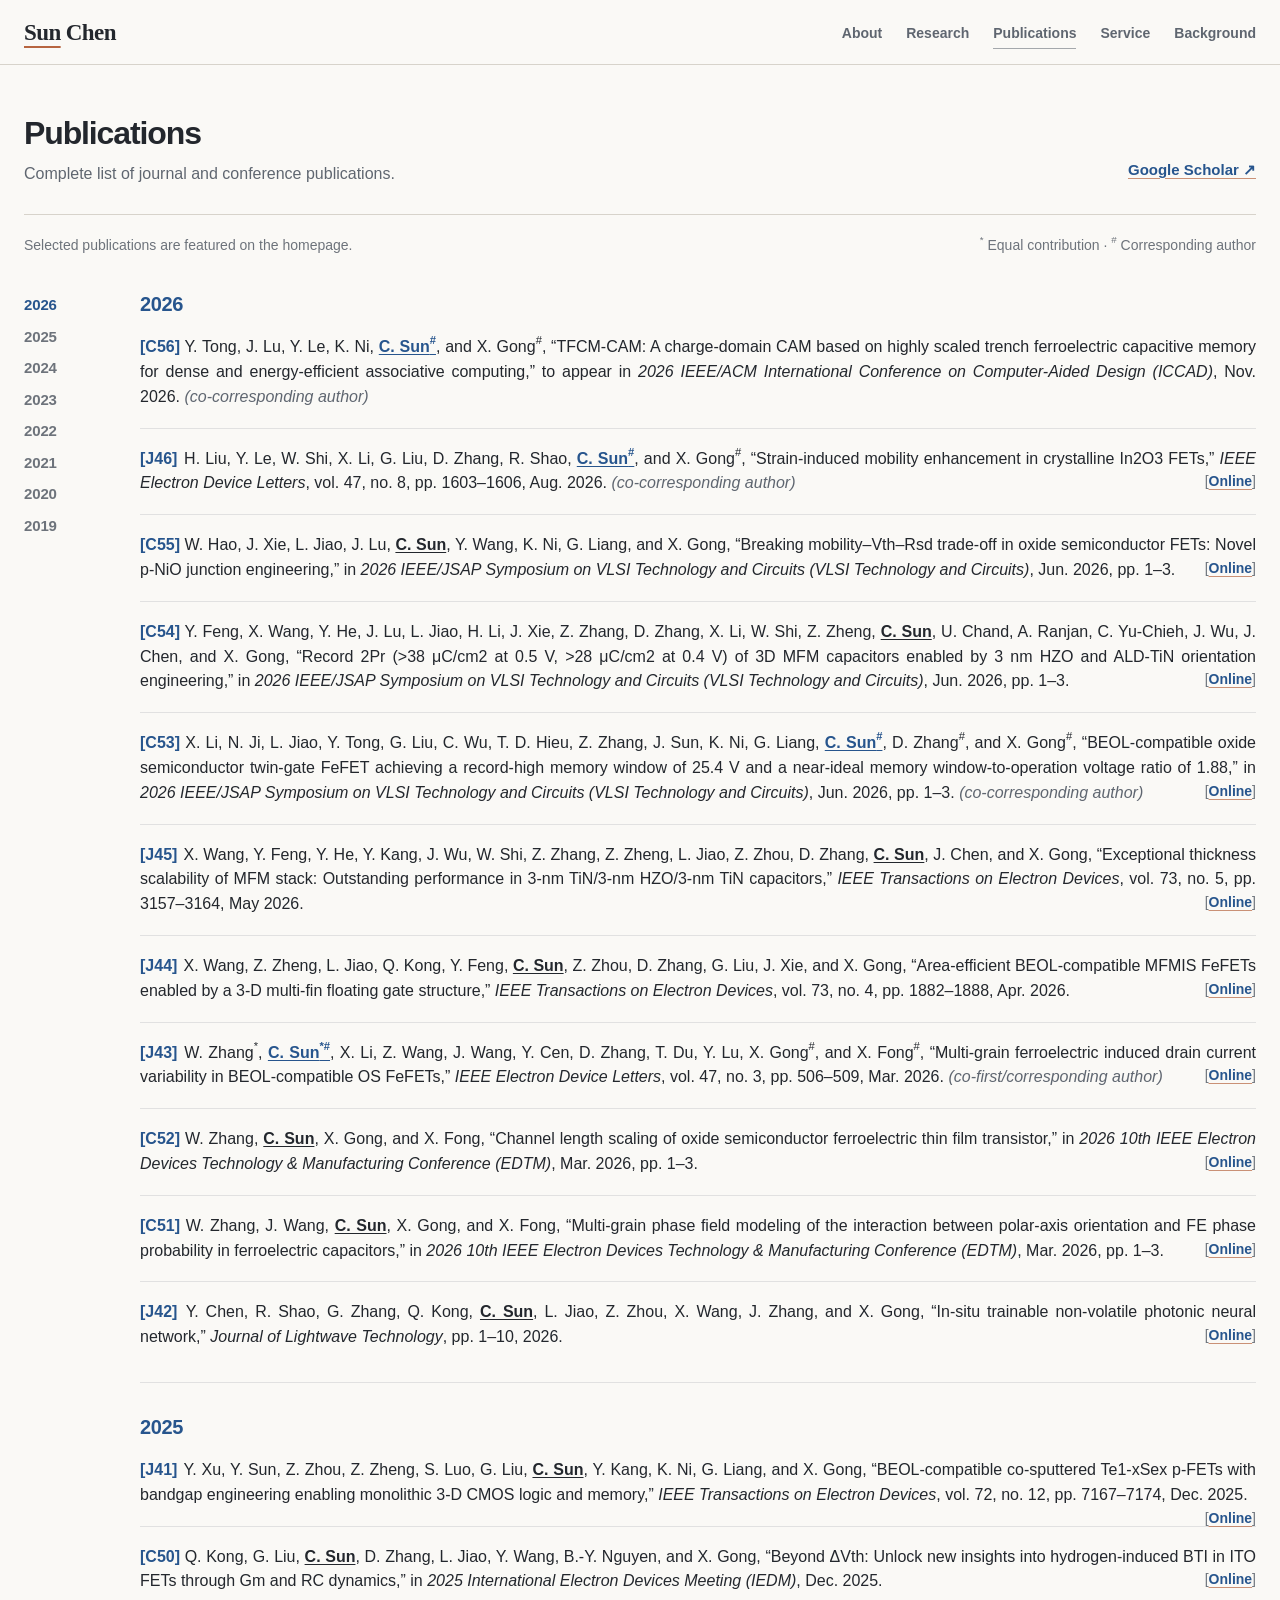
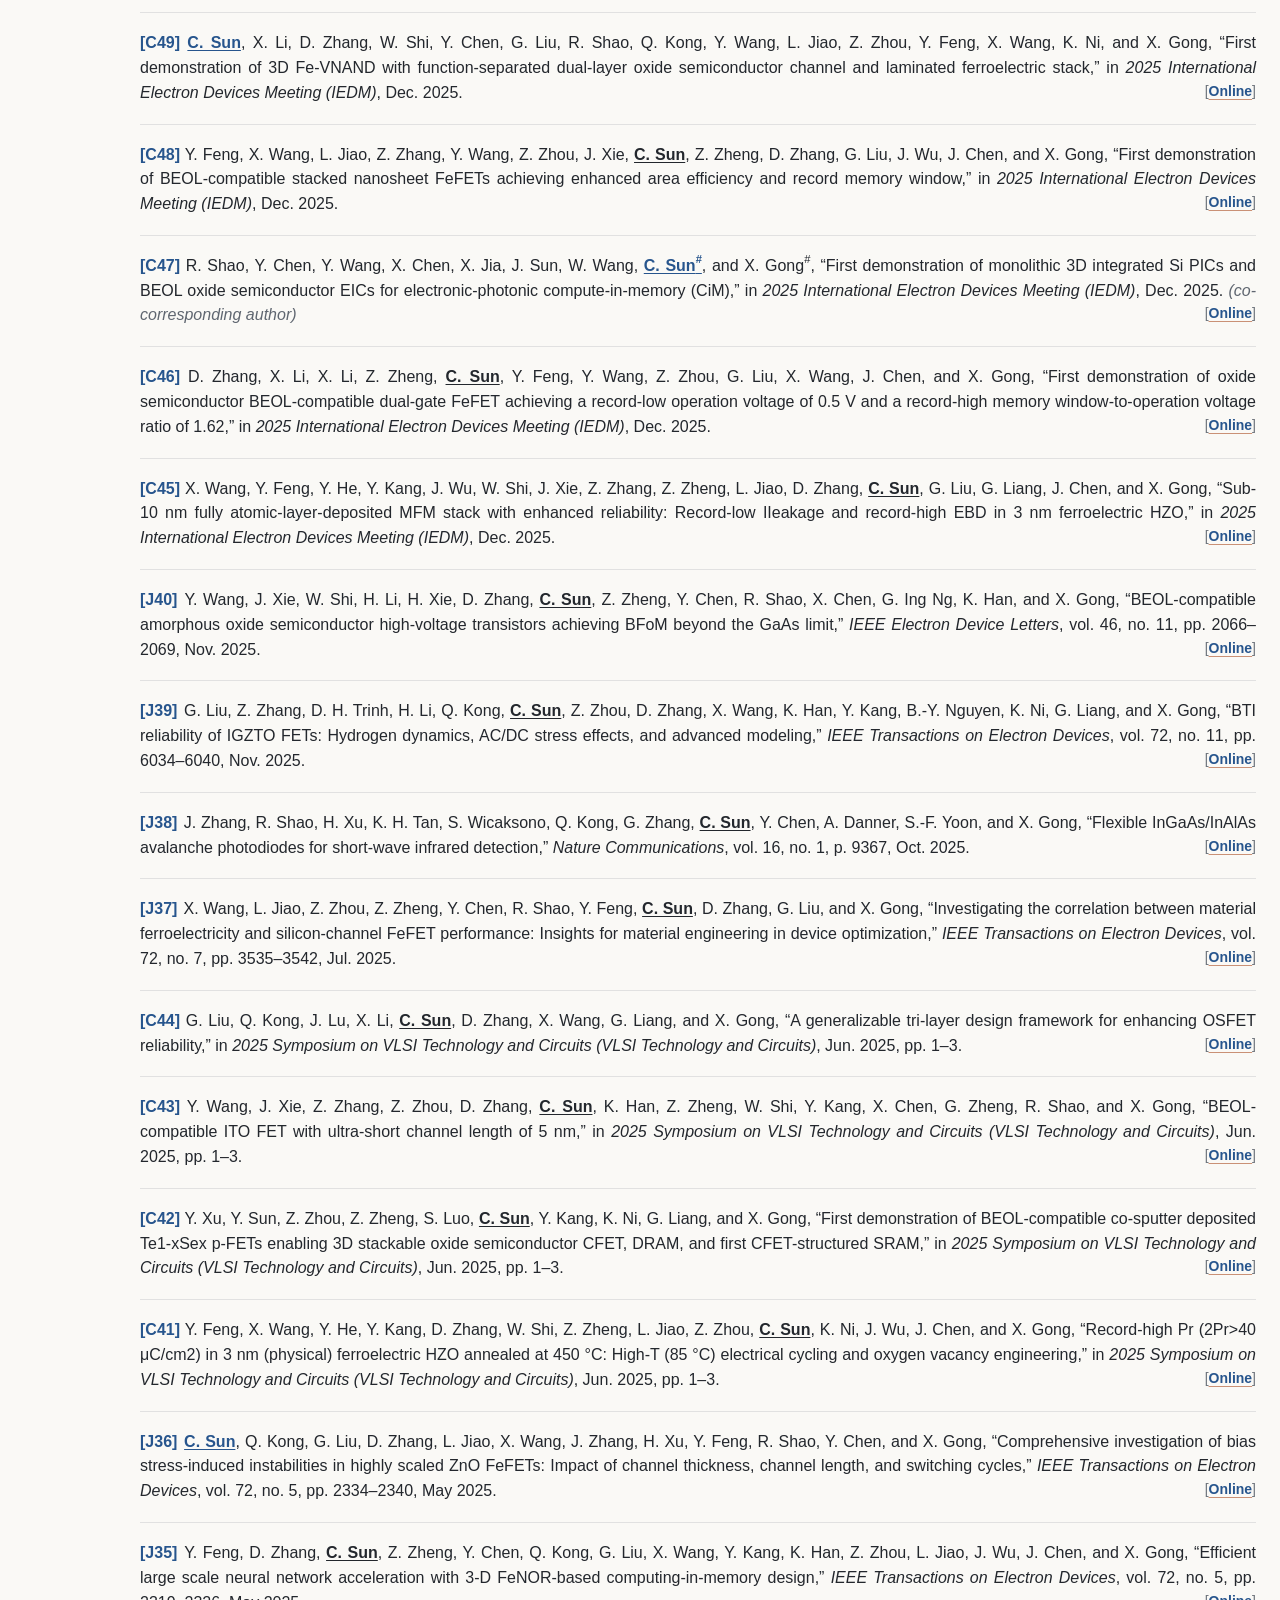
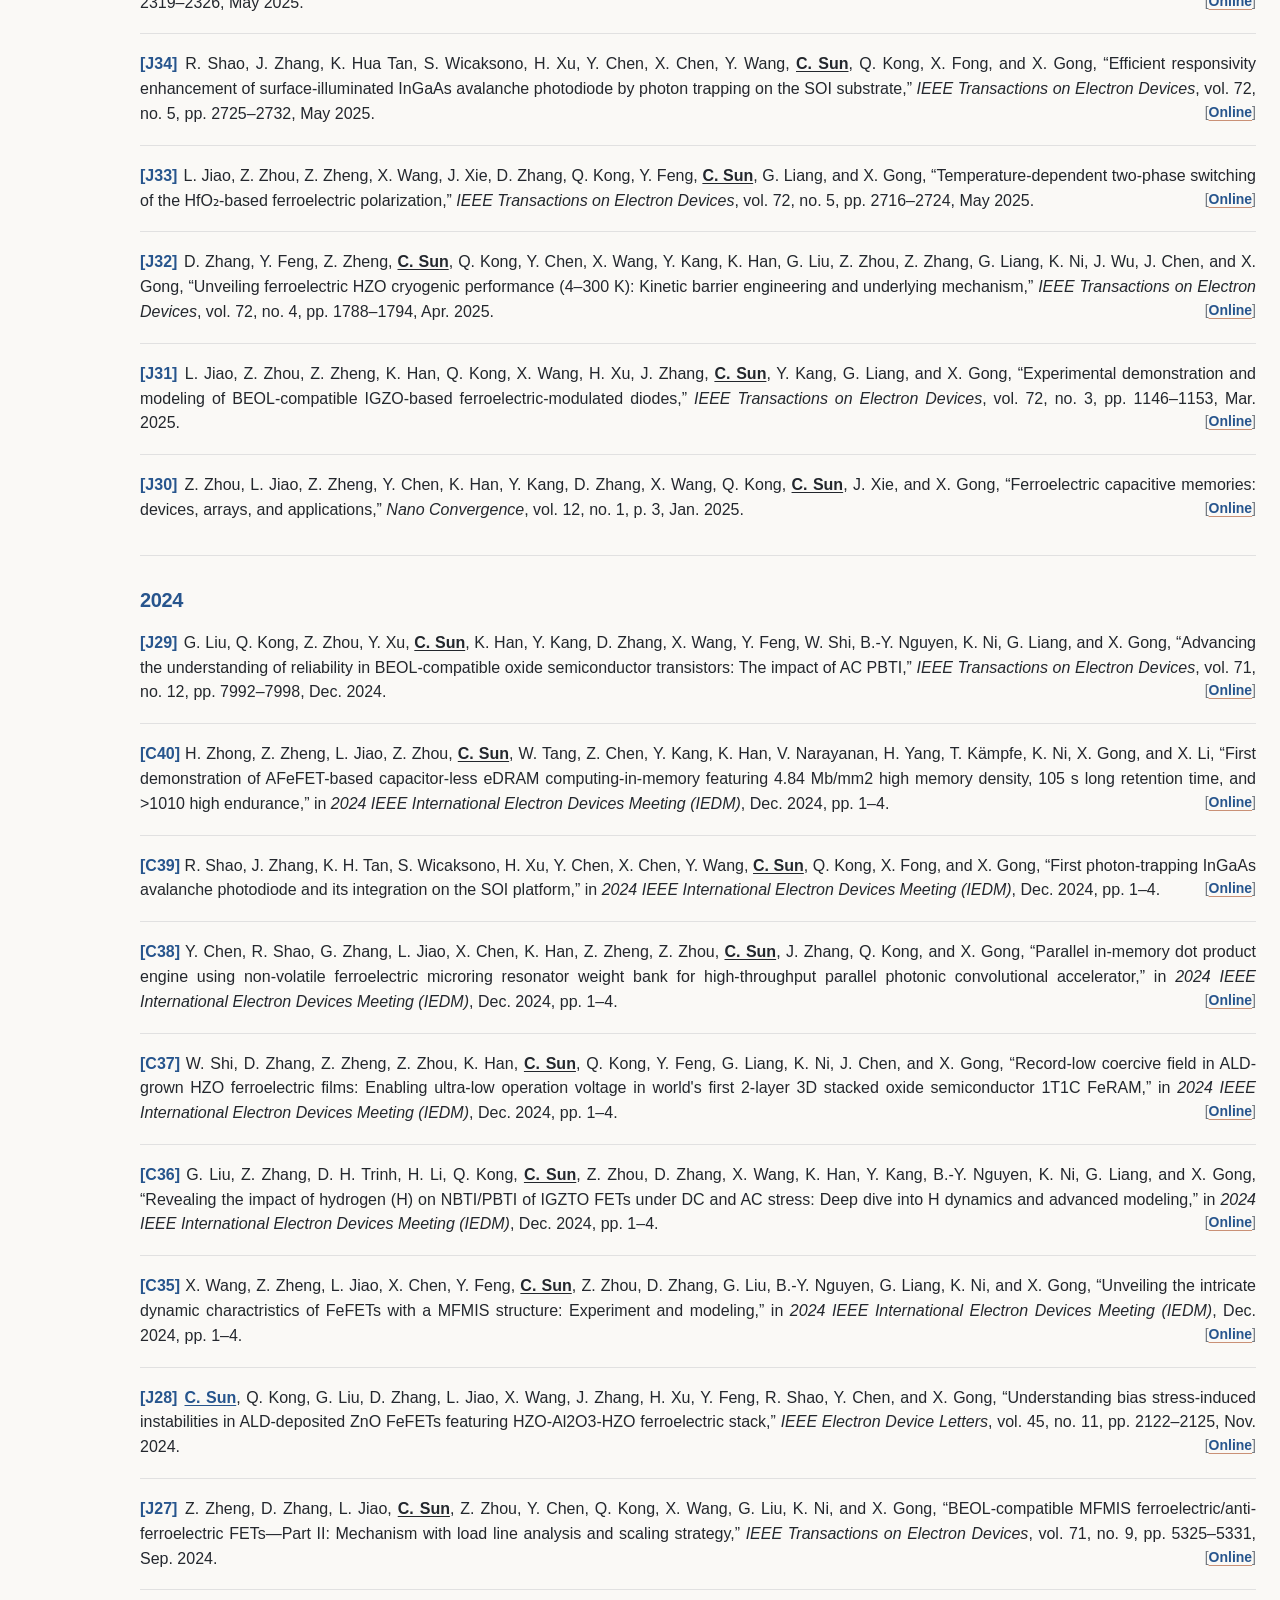
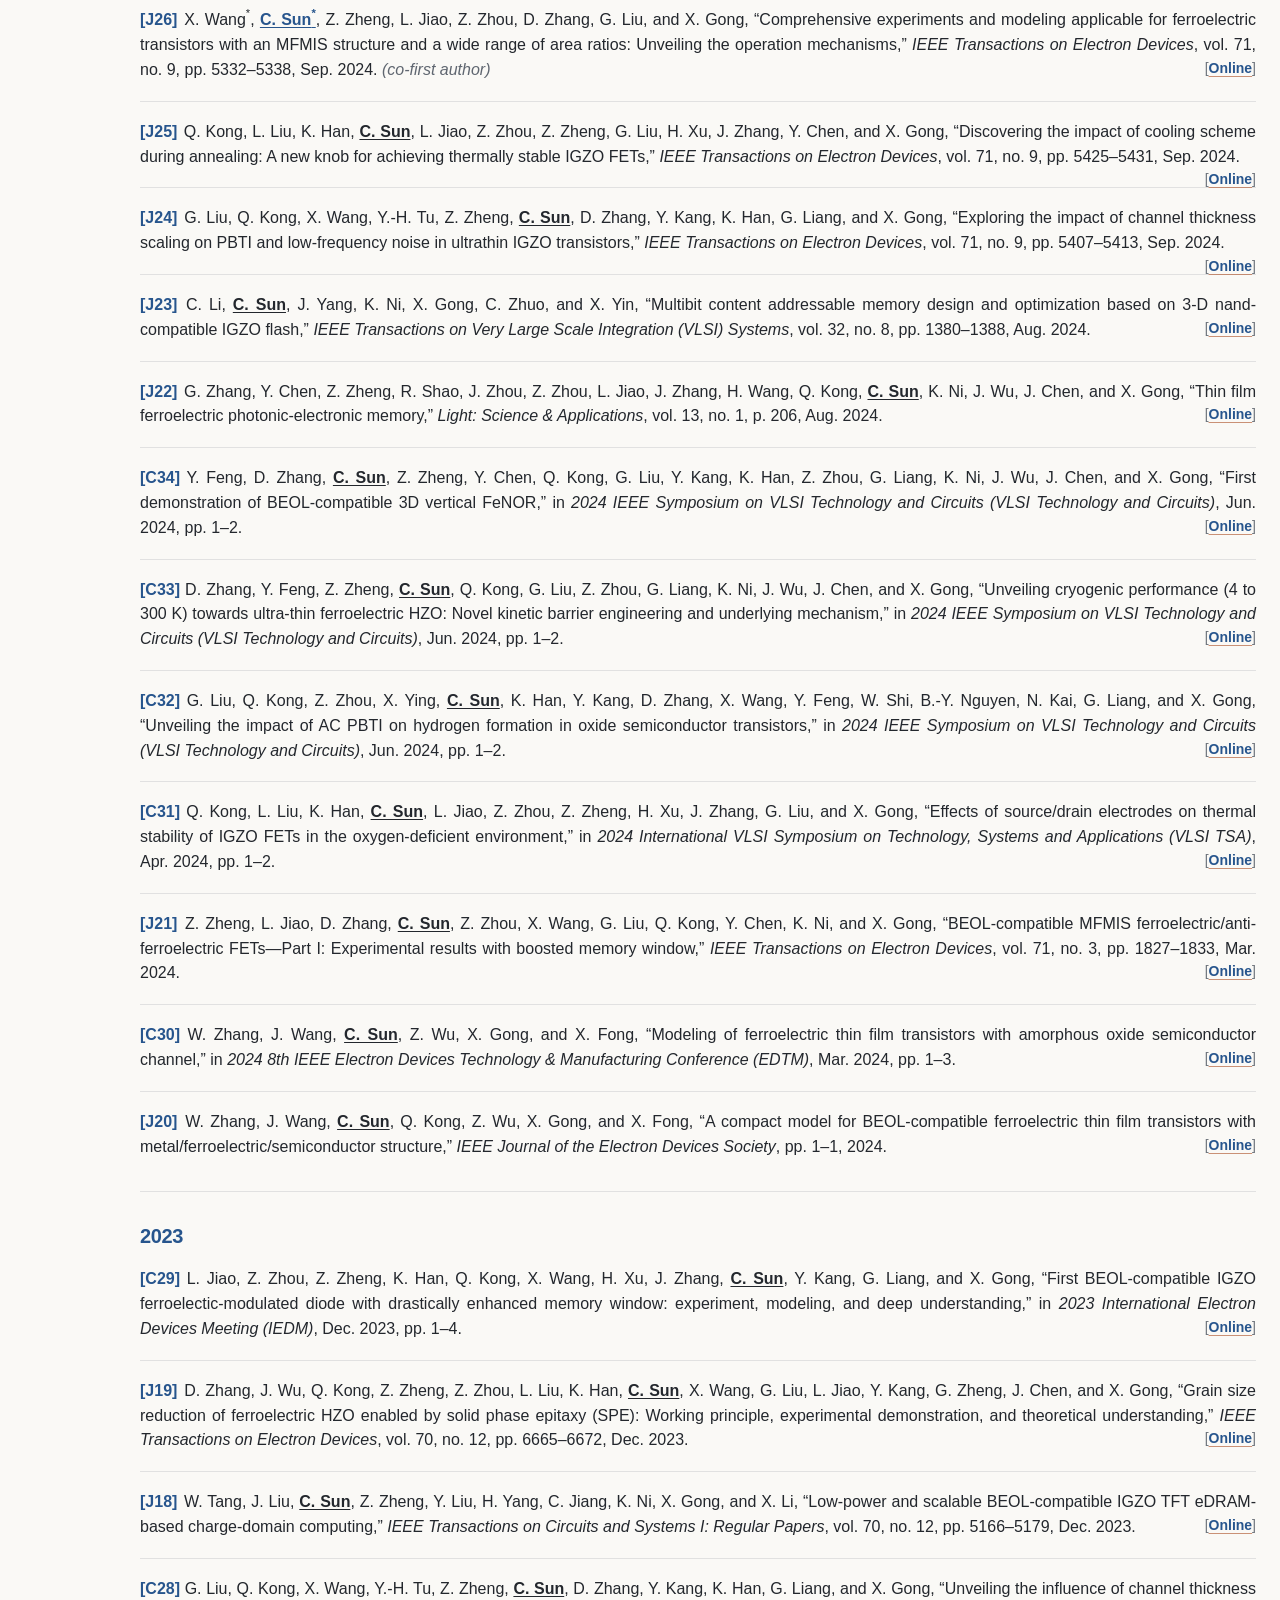
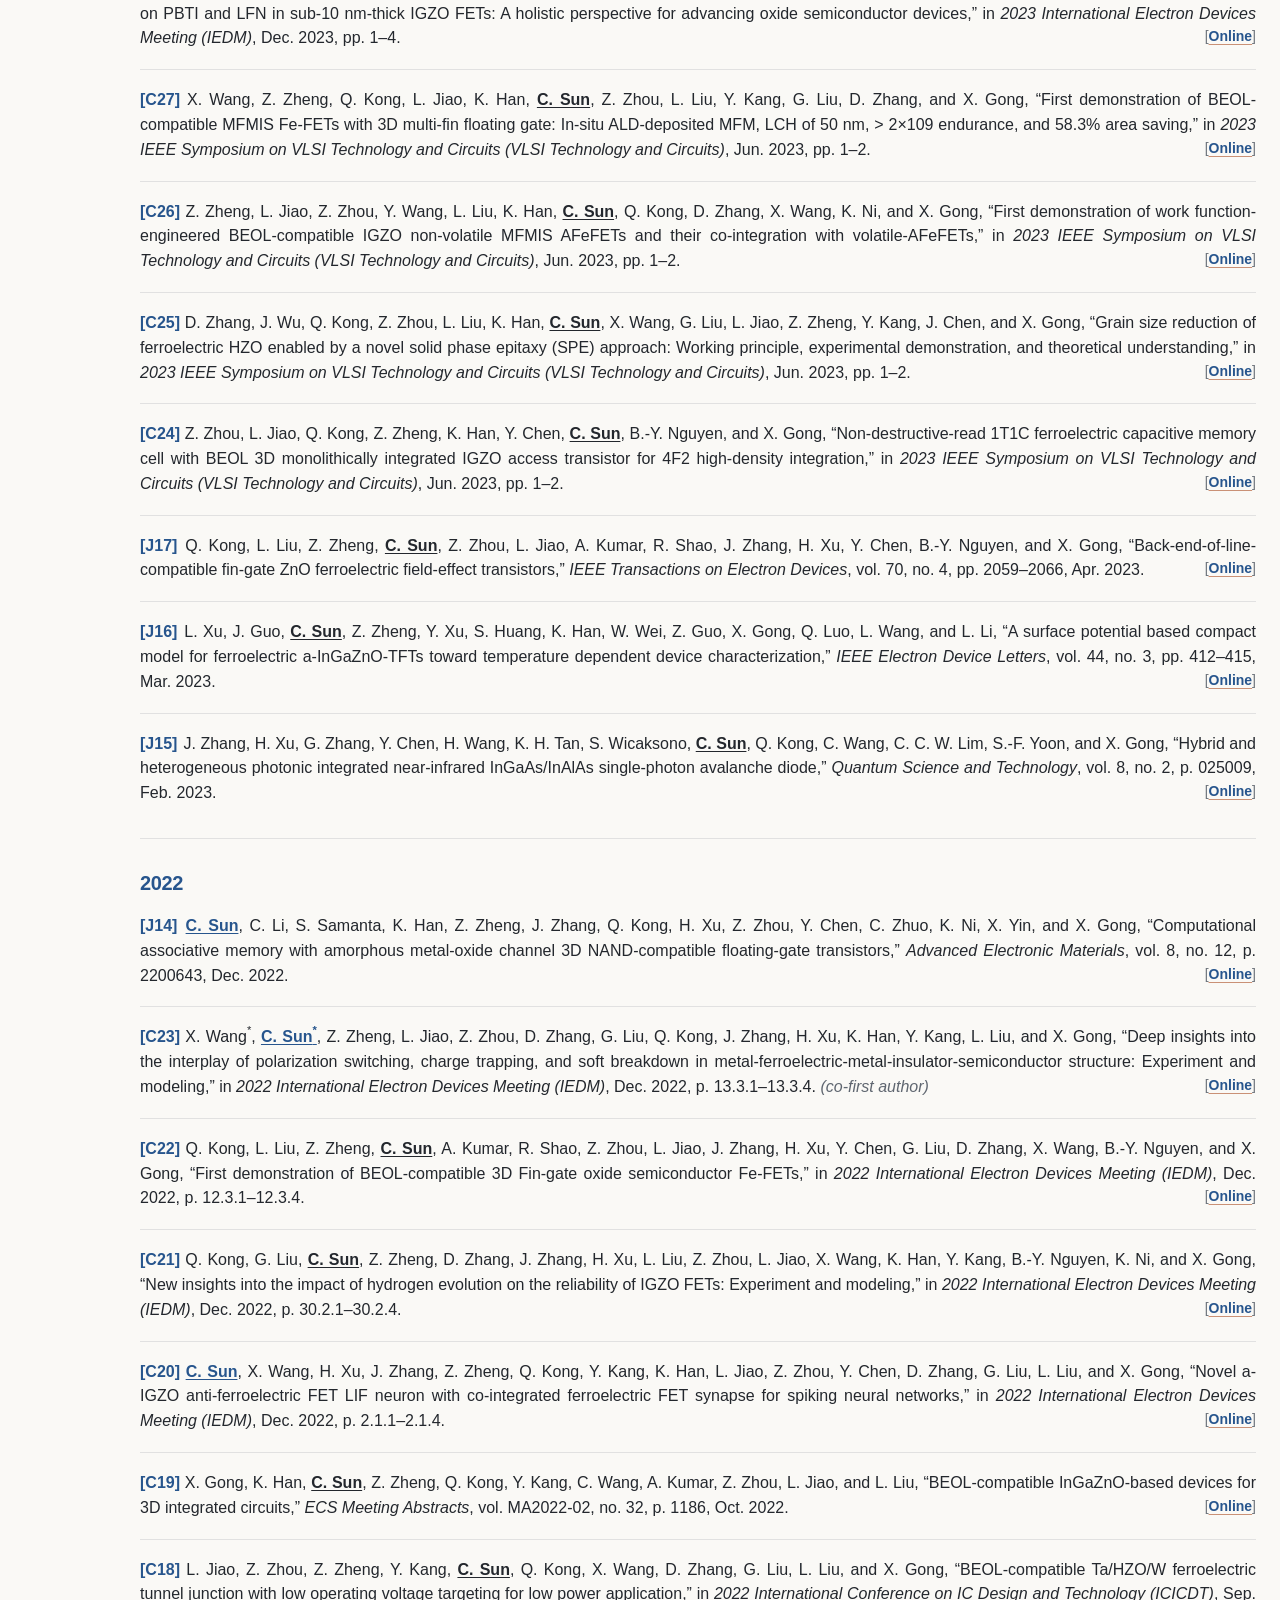
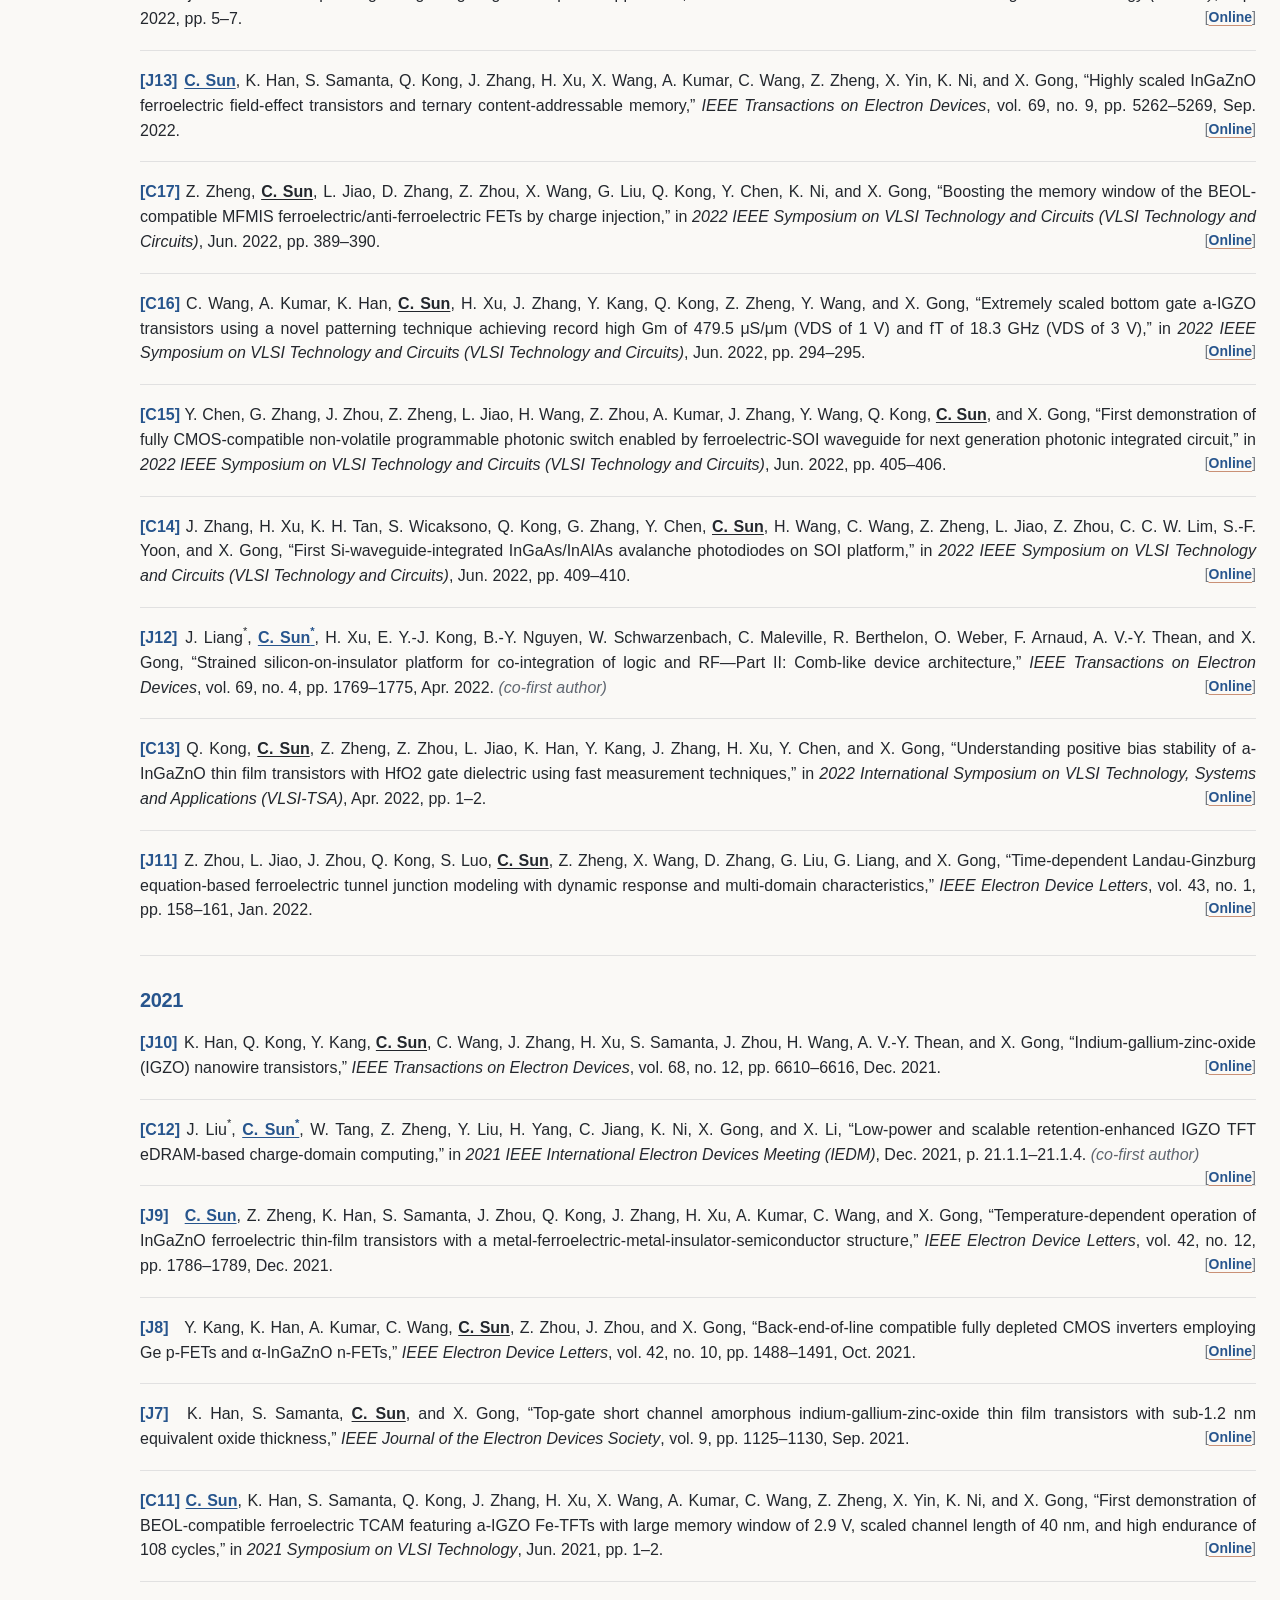
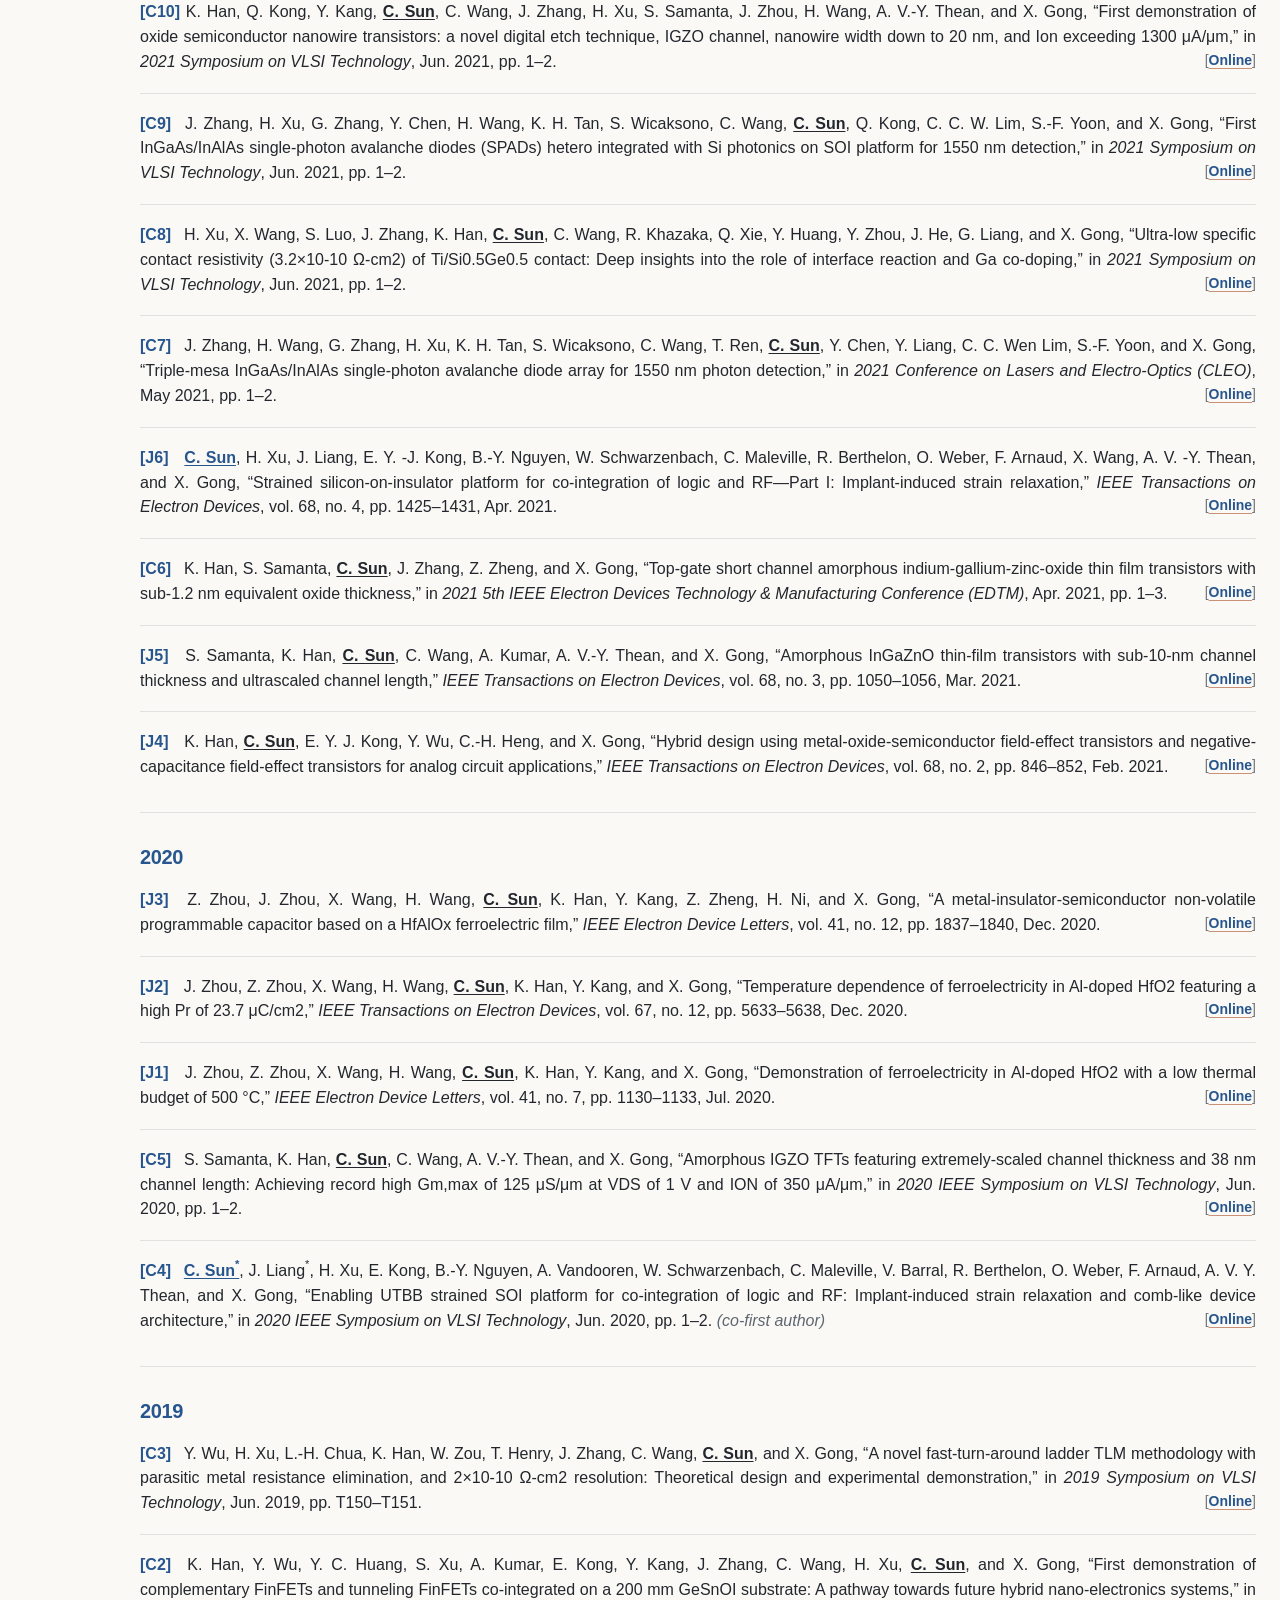
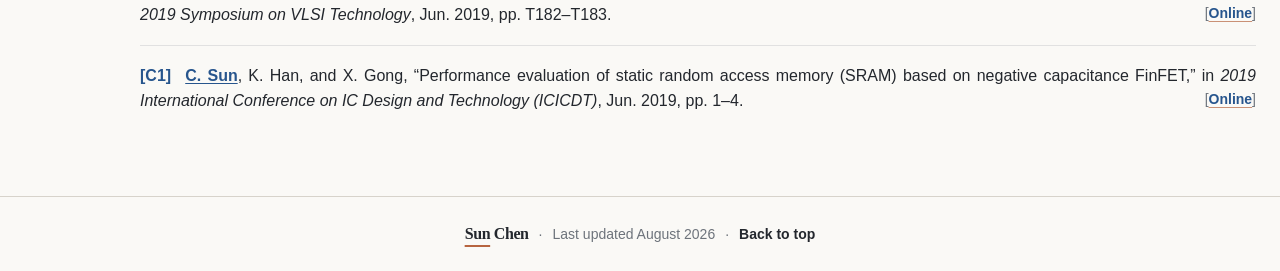
==== commit cda049ba: "Refine site typography, research visuals, and publications" ====
--- a/publications/index.html
+++ b/publications/index.html
@@ -9,9 +9,9 @@
     <link rel="icon" type="image/png" sizes="32x32" href="../assets/favicon/favicon-32x32.png" />
     <link rel="icon" type="image/png" sizes="16x16" href="../assets/favicon/favicon-16x16.png" />
     <link rel="apple-touch-icon" sizes="180x180" href="../assets/favicon/apple-touch-icon.png" />
-    <link rel="stylesheet" href="../styles.css?v=20260821r41" />
-    <script src="../assets/data/publications.js?v=20260821" defer></script>
-    <script src="../assets/js/publications.js?v=20260821r5" defer></script>
+    <link rel="stylesheet" href="../styles.css?v=20260821r43" />
+    <script src="../assets/data/publications.js?v=20260821r1" defer></script>
+    <script src="../assets/js/publications.js?v=20260821r7" defer></script>
   </head>
   <body class="publications-page">
     <a class="skip-link" href="#content">Skip to content</a>
--- a/styles.css
+++ b/styles.css
@@ -1,14 +1,42 @@
 :root {
+  /* Color system */
   --paper: #faf9f6;
   --ink: #23272d;
   --muted: #5f6670;
-  --quiet: #858b93;
+  --quiet: #6d737b;
+  --text-emphasis: #3f454d;
   --line: #d7d3cb;
   --line-subtle: rgba(95, 102, 112, 0.16);
   --blue: #27558d;
   --orange: #b76540;
+
+  /* Font families */
   --serif: Georgia, "Times New Roman", serif;
   --sans: Inter, ui-sans-serif, -apple-system, BlinkMacSystemFont, "Segoe UI", sans-serif;
+
+  /* Semantic type scale */
+  --text-aux: 14px;
+  --text-secondary: 15px;
+  --text-body: 16px;
+  --text-body-lg: 17px;
+  --text-subheading: clamp(18px, 1.6vw, 20px);
+  --text-title: clamp(19px, 1.7vw, 20px);
+  --text-section: clamp(30px, 3vw, 32px);
+  --text-tagline: clamp(21px, 2vw, 22px);
+  --text-hero: clamp(42px, 5vw, 54px);
+
+  /* Line heights */
+  --leading-tight: 1.16;
+  --leading-heading: 1.3;
+  --leading-compact: 1.45;
+  --leading-body: 1.55;
+  --leading-relaxed: 1.62;
+
+  /* Font weights */
+  --weight-regular: 400;
+  --weight-medium: 500;
+  --weight-semibold: 650;
+  --weight-bold: 700;
 }
 
 * {
@@ -25,8 +53,9 @@
   background: var(--paper);
   color: var(--ink);
   font-family: var(--sans);
-  font-size: 17px;
-  line-height: 1.62;
+  font-size: var(--text-body-lg);
+  font-weight: var(--weight-regular);
+  line-height: var(--leading-relaxed);
   text-rendering: optimizeLegibility;
 }
 
@@ -87,7 +116,7 @@
   flex: none;
   font-family: var(--serif);
   font-size: 23px;
-  font-weight: 600;
+  font-weight: var(--weight-semibold);
   letter-spacing: -0.025em;
   line-height: 1;
 }
@@ -104,8 +133,8 @@
   align-items: center;
   gap: 24px;
   color: var(--muted);
-  font-size: 14px;
-  font-weight: 600;
+  font-size: var(--text-aux);
+  font-weight: var(--weight-semibold);
 }
 
 nav a {
@@ -161,10 +190,10 @@
 h1,
 h2 {
   margin: 0;
-  font-size: 32px;
-  font-weight: 650;
+  font-size: var(--text-section);
+  font-weight: var(--weight-semibold);
   letter-spacing: -0.035em;
-  line-height: 1.16;
+  line-height: var(--leading-tight);
 }
 
 .profile-section {
@@ -200,34 +229,34 @@
 
 .profile-copy h1 {
   font-family: var(--serif);
-  font-size: clamp(50px, 5vw, 54px);
-  font-weight: 500;
+  font-size: var(--text-hero);
+  font-weight: var(--weight-medium);
   letter-spacing: -0.045em;
 }
 
 .profile-tagline {
   margin: 7px 0 0;
   color: var(--blue);
-  font-size: 22px;
+  font-size: var(--text-tagline);
   font-style: italic;
-  font-weight: 500;
-  line-height: 1.35;
+  font-weight: var(--weight-medium);
+  line-height: var(--leading-heading);
 }
 
 .profile-meta {
   margin: 11px 0 0;
   color: var(--muted);
-  font-size: 14.5px;
-  font-weight: 400;
-  line-height: 1.5;
+  font-size: var(--text-secondary);
+  font-weight: var(--weight-regular);
+  line-height: var(--leading-compact);
 }
 
 .about-copy {
   max-width: 880px;
   margin-top: 19px;
   color: var(--muted);
-  font-size: 17px;
-  line-height: 1.62;
+  font-size: var(--text-body-lg);
+  line-height: var(--leading-relaxed);
 }
 
 .about-copy p {
@@ -271,17 +300,17 @@
   flex-wrap: wrap;
   gap: 3px 0;
   margin: 12px 0 0;
-  color: #3f454d;
-  font-size: 14px;
-  font-weight: 675;
-  line-height: 1.4;
+  color: var(--text-emphasis);
+  font-size: var(--text-aux);
+  font-weight: var(--weight-semibold);
+  line-height: var(--leading-compact);
 }
 
 .research-interests span:not(:last-child)::after {
   content: "·";
   margin: 0 7px;
   color: var(--quiet);
-  font-weight: 400;
+  font-weight: var(--weight-regular);
 }
 
 .profile-links {
@@ -316,8 +345,8 @@
   align-items: center;
   margin: 12px 0 0;
   color: var(--muted);
-  font-size: 13.75px;
-  line-height: 1.5;
+  font-size: var(--text-aux);
+  line-height: var(--leading-compact);
   text-align: center;
 }
 
@@ -328,15 +357,15 @@
 .research-metrics strong {
   color: var(--ink);
   font-size: inherit;
-  font-weight: 650;
+  font-weight: var(--weight-semibold);
 }
 
 .research-metrics .metrics-date {
   margin-top: 2px;
   color: var(--quiet);
-  font-size: 11px;
-  font-weight: 400;
-  line-height: 1.35;
+  font-size: var(--text-aux);
+  font-weight: var(--weight-regular);
+  line-height: var(--leading-compact);
 }
 
 .research-section {
@@ -351,10 +380,10 @@
 .research-overview-platform {
   margin: 0;
   color: var(--blue);
-  font-size: 17px;
-  font-weight: 600;
+  font-size: var(--text-body-lg);
+  font-weight: var(--weight-semibold);
   letter-spacing: 0.025em;
-  line-height: 1.4;
+  line-height: var(--leading-compact);
   text-align: center;
 }
 
@@ -384,9 +413,9 @@
   border-radius: 5px;
   background: rgba(255, 255, 255, 0.18);
   color: var(--ink);
-  font-size: 16px;
-  font-weight: 600;
-  line-height: 1.25;
+  font-size: var(--text-body);
+  font-weight: var(--weight-semibold);
+  line-height: var(--leading-heading);
   text-align: center;
 }
 
@@ -439,7 +468,7 @@
   border: 1px solid rgba(95, 102, 112, 0.1);
   background: rgba(95, 102, 112, 0.025);
   color: var(--quiet);
-  font-size: 12px;
+  font-size: var(--text-aux);
   letter-spacing: 0.02em;
 }
 
@@ -451,17 +480,17 @@
 .research-theme h3 {
   margin: 0 0 8px;
   color: var(--blue);
-  font-size: 19px;
-  font-weight: 650;
+  font-size: var(--text-title);
+  font-weight: var(--weight-semibold);
   letter-spacing: -0.016em;
-  line-height: 1.3;
+  line-height: var(--leading-heading);
 }
 
 .research-theme-description {
   margin: 0;
   color: var(--muted);
-  font-size: 15.25px;
-  line-height: 1.6;
+  font-size: var(--text-body);
+  line-height: var(--leading-body);
   text-align: justify;
   text-align-last: left;
   text-justify: inter-word;
@@ -479,18 +508,18 @@
 .research-selected-work-label {
   flex: none;
   color: var(--quiet);
-  font-size: 12.25px;
-  font-weight: 500;
-  line-height: 1.45;
+  font-size: var(--text-aux);
+  font-weight: var(--weight-medium);
+  line-height: var(--leading-compact);
 }
 
 .research-selected-work-links {
   flex: 1 1 220px;
   min-width: 0;
   color: var(--quiet);
-  font-size: 13.25px;
-  font-weight: 600;
-  line-height: 1.45;
+  font-size: var(--text-aux);
+  font-weight: var(--weight-semibold);
+  line-height: var(--leading-compact);
 }
 
 a.research-work-link {
@@ -512,7 +541,7 @@
   display: inline-block;
   margin-inline: 6px;
   color: var(--quiet);
-  font-weight: 400;
+  font-weight: var(--weight-regular);
 }
 
 .timeline {
@@ -529,29 +558,32 @@
 .timeline-date {
   margin: 2px 0 0;
   color: var(--blue);
-  font-size: 13.5px;
-  font-weight: 600;
+  font-size: var(--text-aux);
+  font-weight: var(--weight-semibold);
+  line-height: var(--leading-compact);
 }
 
 .timeline h3,
 .service-entry h3 {
   margin: 0 0 2px;
-  font-size: 17.5px;
-  font-weight: 650;
+  font-size: var(--text-subheading);
+  font-weight: var(--weight-semibold);
   letter-spacing: -0.015em;
-  line-height: 1.3;
+  line-height: var(--leading-heading);
 }
 
 .timeline article div p {
   margin: 0;
   color: var(--muted);
-  font-size: 14.5px;
+  font-size: var(--text-body);
+  line-height: var(--leading-body);
 }
 
 .timeline article div .dissertation {
   margin-top: 4px;
-  color: #737982;
-  font-size: 13px;
+  color: var(--quiet);
+  font-size: var(--text-aux);
+  line-height: var(--leading-compact);
 }
 
 .publications-section {
@@ -566,8 +598,8 @@
 }
 
 .full-list-link {
-  font-size: 14.5px;
-  font-weight: 600;
+  font-size: var(--text-aux);
+  font-weight: var(--weight-semibold);
 }
 
 .publication-list {
@@ -578,10 +610,10 @@
   margin: 0;
   padding: 30px 0 4px;
   color: var(--blue);
-  font-size: 18px;
-  font-weight: 650;
+  font-size: var(--text-subheading);
+  font-weight: var(--weight-semibold);
   letter-spacing: -0.012em;
-  line-height: 1.35;
+  line-height: var(--leading-heading);
 }
 
 .publication-group-title:first-child {
@@ -625,13 +657,13 @@
   top: 0;
   left: 50%;
   box-sizing: border-box;
-  padding: 5px 9px;
+  padding: 4px 8px;
   border-radius: 3px;
   background: #243a56;
   color: #fff;
   content: attr(data-badge);
-  font-size: 12.5px;
-  font-weight: 700;
+  font-size: var(--text-aux);
+  font-weight: var(--weight-bold);
   letter-spacing: 0.01em;
   line-height: 1;
   text-align: center;
@@ -647,17 +679,18 @@
 .activity-label {
   margin: 0;
   color: var(--blue);
-  font-size: 12.75px;
-  font-weight: 700;
+  font-size: var(--text-aux);
+  font-weight: var(--weight-bold);
   letter-spacing: 0.02em;
+  line-height: var(--leading-compact);
 }
 
 .paper-copy h3 {
   margin: 0 0 8px;
-  font-size: 20px;
-  font-weight: 650;
+  font-size: var(--text-title);
+  font-weight: var(--weight-semibold);
   letter-spacing: -0.018em;
-  line-height: 1.32;
+  line-height: var(--leading-heading);
   text-align: justify;
   text-align-last: left;
   text-justify: inter-word;
@@ -666,15 +699,15 @@
 
 .paper-copy h3 sub,
 .paper-copy h3 sup {
-  font-size: 0.65em;
+  font-size: 0.7em;
   line-height: 0;
 }
 
 .paper-authors {
   margin: 0;
   color: var(--muted);
-  font-size: 14px;
-  line-height: 1.5;
+  font-size: var(--text-body);
+  line-height: var(--leading-compact);
   text-align: justify;
   text-align-last: left;
   text-justify: inter-word;
@@ -702,8 +735,8 @@
 .paper-role {
   margin-left: 5px;
   color: var(--quiet);
-  font-size: 12px;
-  font-weight: 600;
+  font-size: var(--text-aux);
+  font-weight: var(--weight-semibold);
   font-style: italic;
 }
 
@@ -717,15 +750,15 @@
 
 .paper-meta .paper-year {
   flex-basis: 100%;
-  font-size: 13.25px;
-  line-height: 1.35;
+  font-size: var(--text-aux);
+  line-height: var(--leading-compact);
 }
 
 .paper-link {
   display: inline-block;
   margin-top: 7px;
-  font-size: 13.75px;
-  font-weight: 600;
+  font-size: var(--text-aux);
+  font-weight: var(--weight-semibold);
 }
 
 .paper-meta .paper-link {
@@ -744,7 +777,6 @@
 
 .service-entry h3 {
   margin-top: 8px;
-  font-size: 17px;
 }
 
 .journal-list {
@@ -754,8 +786,8 @@
   margin: 10px 0 0;
   padding: 0;
   color: var(--muted);
-  font-size: 14px;
-  line-height: 1.45;
+  font-size: var(--text-body);
+  line-height: var(--leading-compact);
   list-style: none;
 }
 
@@ -781,7 +813,7 @@
 
 footer {
   border-top: 1px solid var(--line);
-  color: var(--muted);
+  color: var(--quiet);
 }
 
 .footer-inner {
@@ -790,7 +822,8 @@
   align-items: center;
   justify-content: center;
   gap: 10px;
-  font-size: 12px;
+  font-size: var(--text-aux);
+  line-height: var(--leading-compact);
 }
 
 .footer-wordmark {
@@ -809,7 +842,7 @@
 
 .back-to-top {
   color: var(--ink);
-  font-weight: 600;
+  font-weight: var(--weight-semibold);
 }
 
 a:focus-visible {
@@ -838,22 +871,23 @@
 
 .publications-index-heading h1 {
   font-family: var(--sans);
-  font-size: 32px;
-  font-weight: 650;
+  font-size: var(--text-section);
+  font-weight: var(--weight-semibold);
   letter-spacing: -0.035em;
 }
 
 .publications-index-intro {
   margin: 10px 0 0;
   color: var(--muted);
-  font-size: 16px;
+  font-size: var(--text-body);
+  line-height: var(--leading-body);
 }
 
 .publications-scholar-link,
 .bibliography-links a {
   color: var(--blue);
-  font-size: 14.5px;
-  font-weight: 600;
+  font-size: var(--text-secondary);
+  font-weight: var(--weight-semibold);
   text-decoration: underline;
   text-decoration-color: rgba(183, 101, 64, 0.7);
   text-underline-offset: 3px;
@@ -880,8 +914,8 @@
   gap: 12px 28px;
   margin: 20px 0 0;
   color: var(--quiet);
-  font-size: 12.5px;
-  line-height: 1.45;
+  font-size: var(--text-aux);
+  line-height: var(--leading-compact);
 }
 
 .publications-legend p {
@@ -912,10 +946,10 @@
 .bibliography-year-list a {
   display: inline-block;
   color: var(--quiet);
-  font-size: 15px;
-  font-weight: 600;
+  font-size: var(--text-secondary);
+  font-weight: var(--weight-semibold);
   letter-spacing: -0.01em;
-  line-height: 1.4;
+  line-height: var(--leading-compact);
   transition: color 160ms ease;
 }
 
@@ -926,7 +960,7 @@
 }
 
 .bibliography-year-list a.is-active {
-  font-weight: 700;
+  font-weight: var(--weight-bold);
 }
 
 .bibliography-year-groups {
@@ -944,11 +978,21 @@
   border-top: 0;
 }
 
+.bibliography-year-heading {
+  margin: 0 0 18px;
+  color: var(--blue);
+  font-family: var(--sans);
+  font-size: var(--text-subheading);
+  font-weight: var(--weight-semibold);
+  letter-spacing: -0.02em;
+  line-height: var(--leading-heading);
+}
+
 .bibliography-number {
   display: inline-block;
   min-width: 39px;
   color: var(--blue);
-  font-weight: 700;
+  font-weight: var(--weight-bold);
   text-align: left;
   white-space: nowrap;
 }
@@ -973,8 +1017,8 @@
   margin: 0;
   color: var(--ink);
   font-family: var(--sans);
-  font-size: 14px;
-  line-height: 1.5;
+  font-size: var(--text-body);
+  line-height: var(--leading-body);
   text-align: justify;
   text-align-last: left;
   text-justify: inter-word;
@@ -988,7 +1032,7 @@
 
 .bibliography-sun-author {
   color: inherit;
-  font-weight: 700;
+  font-weight: var(--weight-bold);
   text-decoration: underline;
   text-decoration-thickness: 1px;
   text-underline-offset: 2px;
@@ -1007,7 +1051,7 @@
   float: right;
   margin-left: 18px;
   color: var(--quiet);
-  font-size: 12.5px;
+  font-size: var(--text-aux);
   line-height: inherit;
   text-align: right;
   white-space: nowrap;
@@ -1021,7 +1065,7 @@
 .publications-legend sup {
   position: relative;
   top: -0.15em;
-  font-size: 0.72em;
+  font-size: 0.7em;
   line-height: 0;
 }
 
@@ -1058,10 +1102,6 @@
   .profile-photo {
     width: 200px;
     height: 246px;
-  }
-
-  .research-metrics {
-    font-size: 12.75px;
   }
 
   .research-themes {
@@ -1082,14 +1122,6 @@
     padding-top: 22px;
   }
 
-  .research-theme h3 {
-    font-size: 18px;
-  }
-
-  .research-theme-description {
-    font-size: 14.5px;
-  }
-
   .publication {
     grid-template-columns: 220px minmax(0, 1fr);
     gap: 24px;
@@ -1113,10 +1145,6 @@
     width: min(100%, 320px);
     justify-self: center;
     order: 2;
-  }
-
-  .research-metrics {
-    font-size: 13px;
   }
 
   .research-metrics > span {
@@ -1153,7 +1181,6 @@
     width: 100%;
     justify-content: space-between;
     gap: 10px;
-    font-size: 12px;
     overflow-x: auto;
     scrollbar-width: none;
   }
@@ -1199,10 +1226,6 @@
     width: calc(100% - 30px);
   }
 
-  .wordmark {
-    font-size: 20px;
-  }
-
   .section {
     padding-block: 42px;
   }
@@ -1218,7 +1241,6 @@
 
   .publications-index-intro {
     margin-top: 8px;
-    font-size: 15px;
   }
 
   .publications-scholar-link {
@@ -1263,7 +1285,7 @@
 
   .bibliography-year-list a {
     flex: none;
-    font-size: 13px;
+    font-size: var(--text-aux);
   }
 
   .bibliography-year-groups {
@@ -1275,6 +1297,10 @@
     scroll-margin-top: 24px;
   }
 
+  .bibliography-year-heading {
+    margin-bottom: 16px;
+  }
+
   .bibliography-item {
     padding-bottom: 16px;
   }
@@ -1283,26 +1309,12 @@
     padding-top: 16px;
   }
 
-  .bibliography-citation {
-    font-size: 14px;
-    line-height: 1.5;
-  }
-
   .profile-section {
     padding-block: 40px;
   }
 
-  h2 {
-    font-size: 30px;
-  }
-
-  .profile-copy h1 {
-    font-size: 43px;
-  }
-
   .profile-meta {
     margin-top: 7px;
-    font-size: 14.5px;
   }
 
   .research-section {
@@ -1315,7 +1327,6 @@
 
   .research-overview-platform {
     padding-inline: 10px;
-    font-size: 16.5px;
   }
 
   .research-overview-platform::after {
@@ -1332,7 +1343,6 @@
   .research-overview-areas li {
     min-height: 54px;
     padding: 6px 14px;
-    font-size: 15.5px;
   }
 
   .timeline article {
@@ -1363,13 +1373,8 @@
     margin-top: 0;
   }
 
-  .paper-copy h3 {
-    font-size: 19.5px;
-  }
-
   .publication-group-title {
     padding: 26px 0 3px;
-    font-size: 17.5px;
   }
 
   .publication-group-title:first-child {
@@ -1379,15 +1384,10 @@
   .footer-inner {
     min-height: 76px;
     gap: 7px;
-    font-size: 11px;
   }
 }
 
 @media (max-width: 390px) {
-  nav {
-    font-size: 11.5px;
-  }
-
   .profile-photo {
     width: min(225px, 62vw);
   }
@@ -1396,13 +1396,6 @@
     width: 100%;
   }
 
-  .research-metrics {
-    font-size: clamp(12px, 3.35vw, 13px);
-  }
-
-  .profile-copy h1 {
-    font-size: 42px;
-  }
 }
 
 @media (prefers-reduced-motion: reduce) {
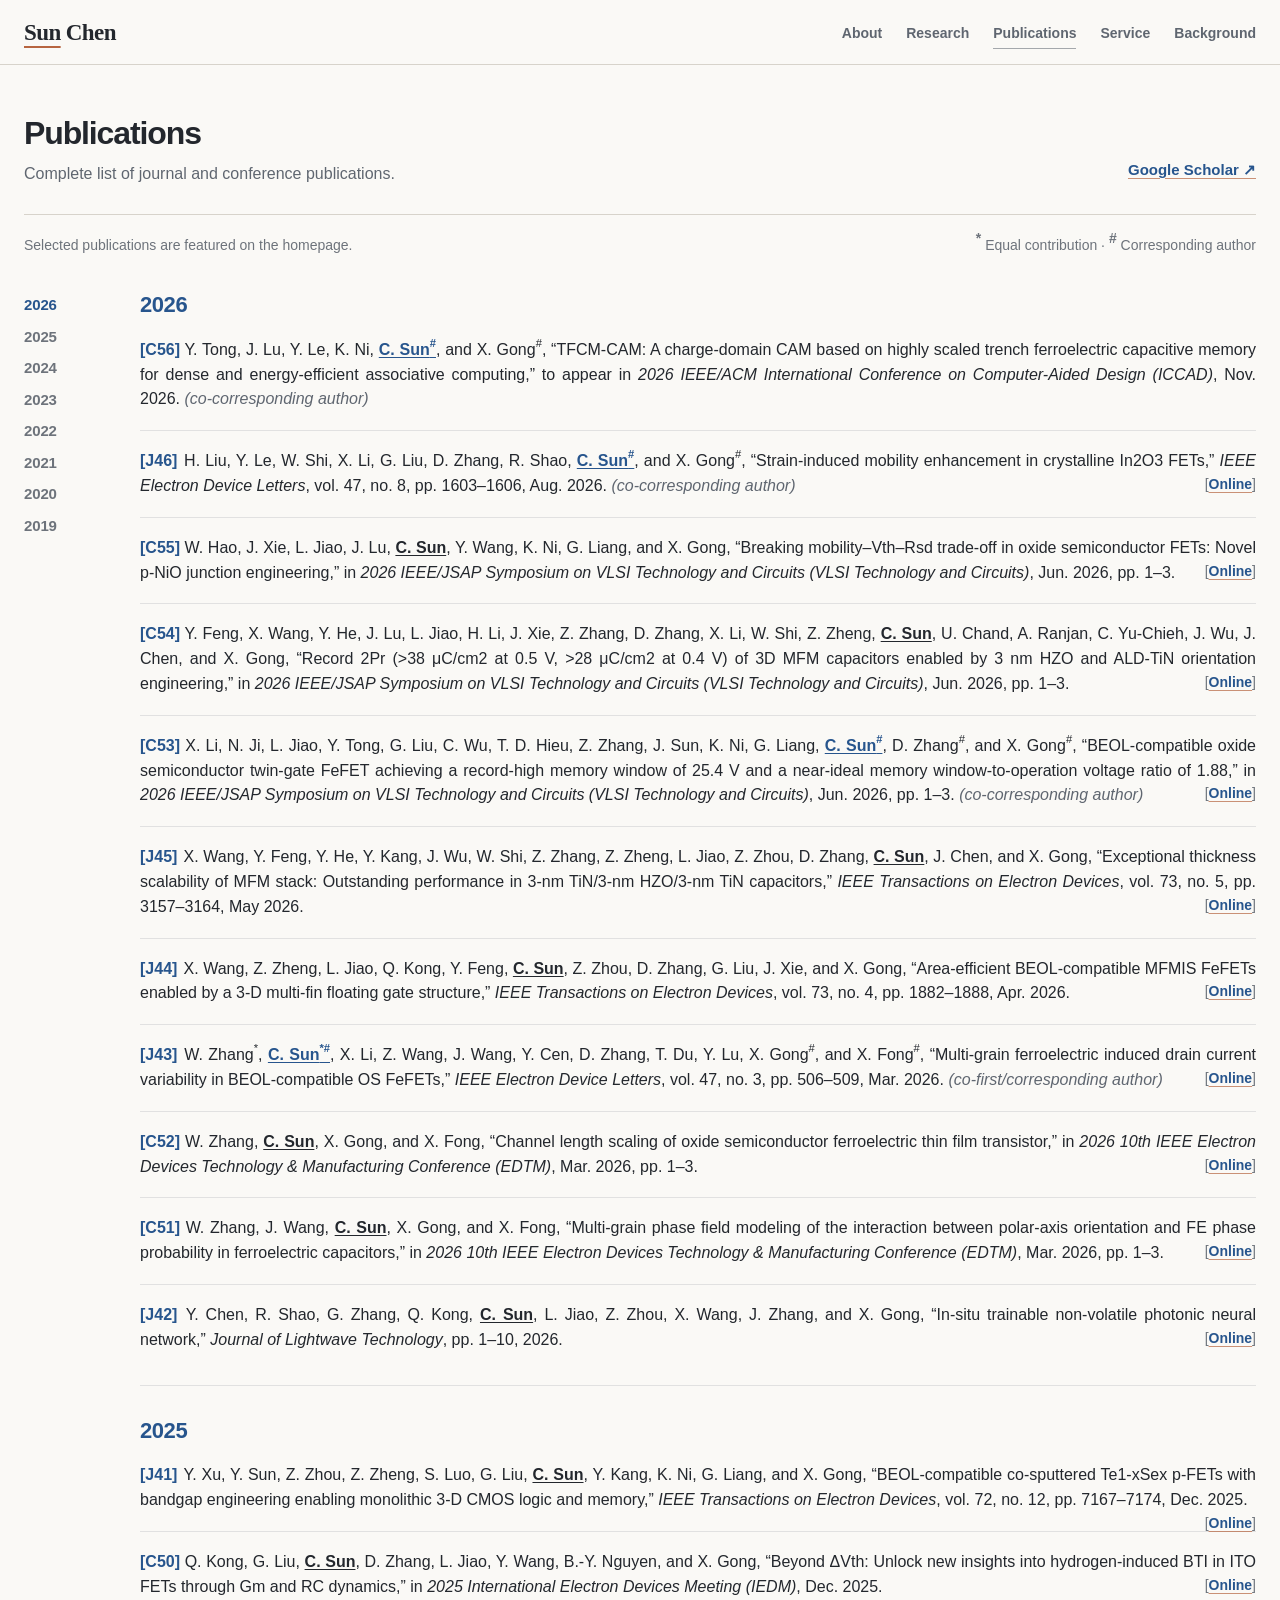
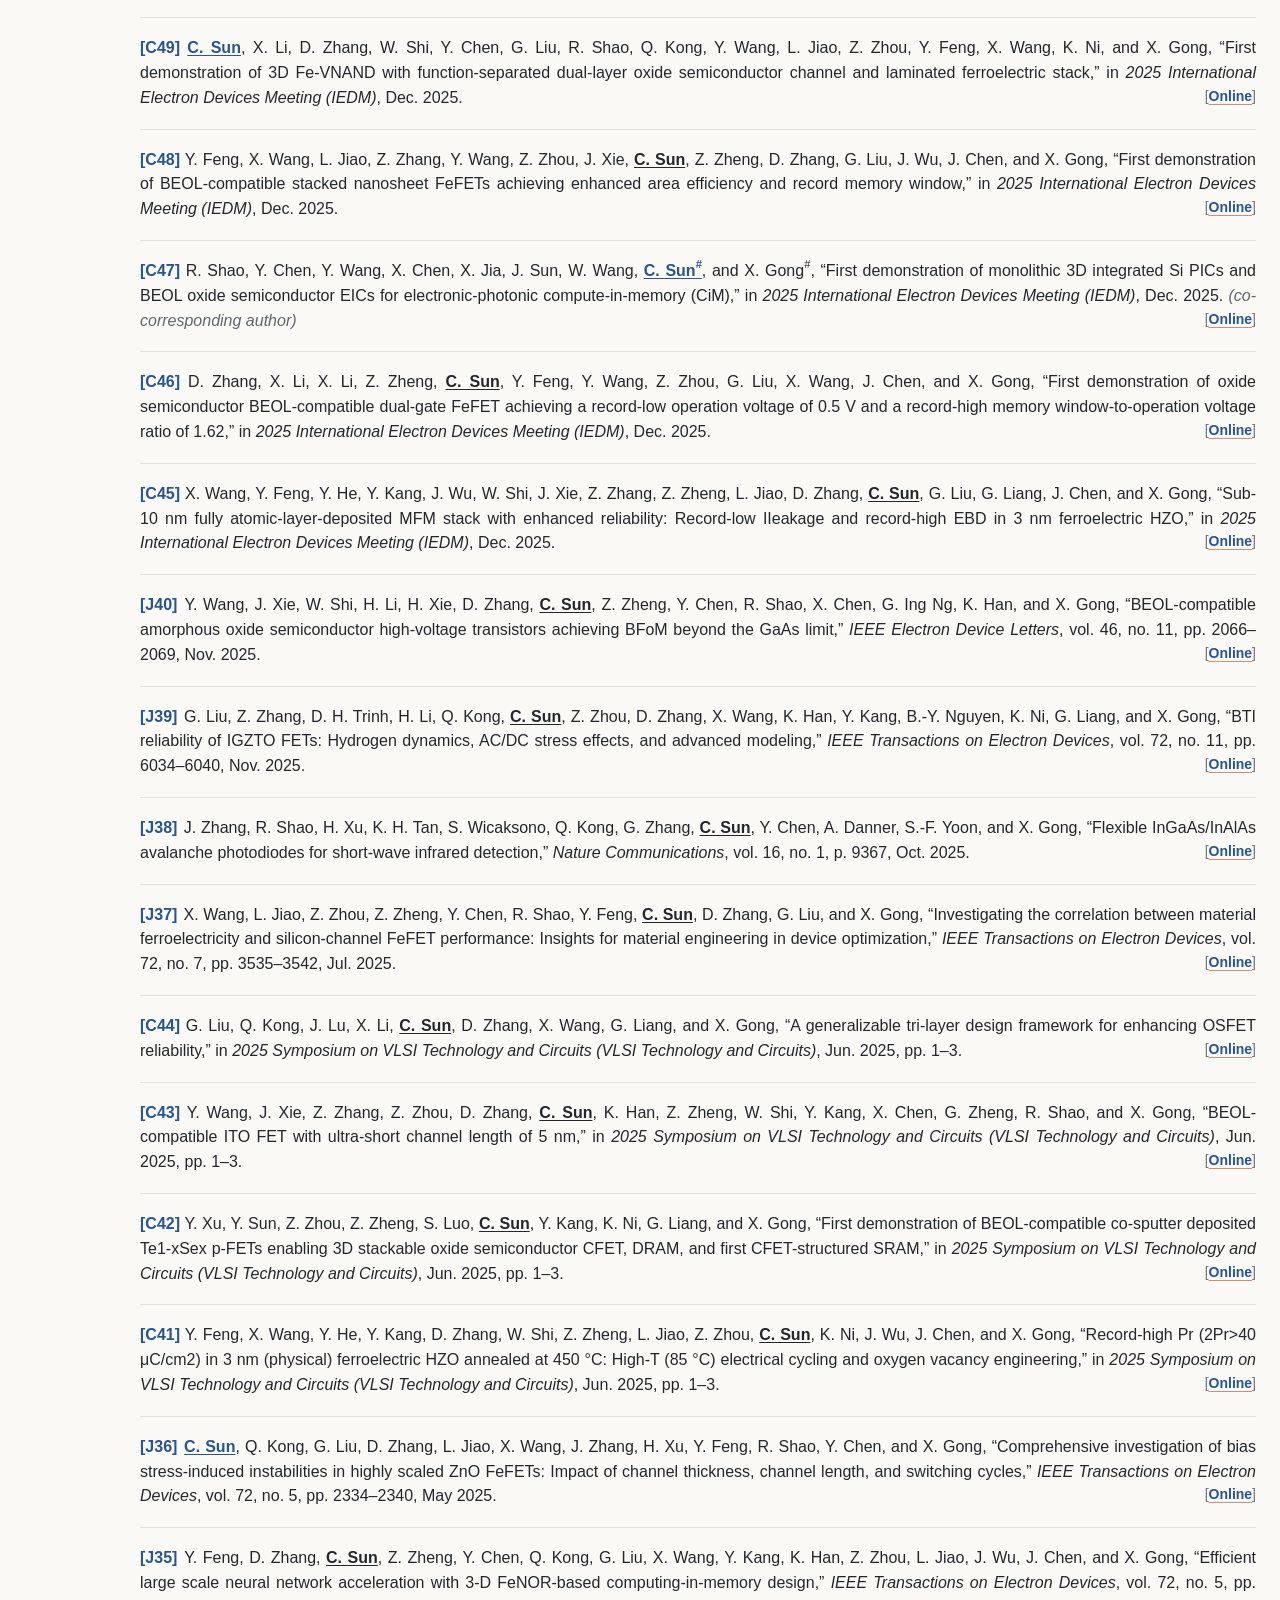
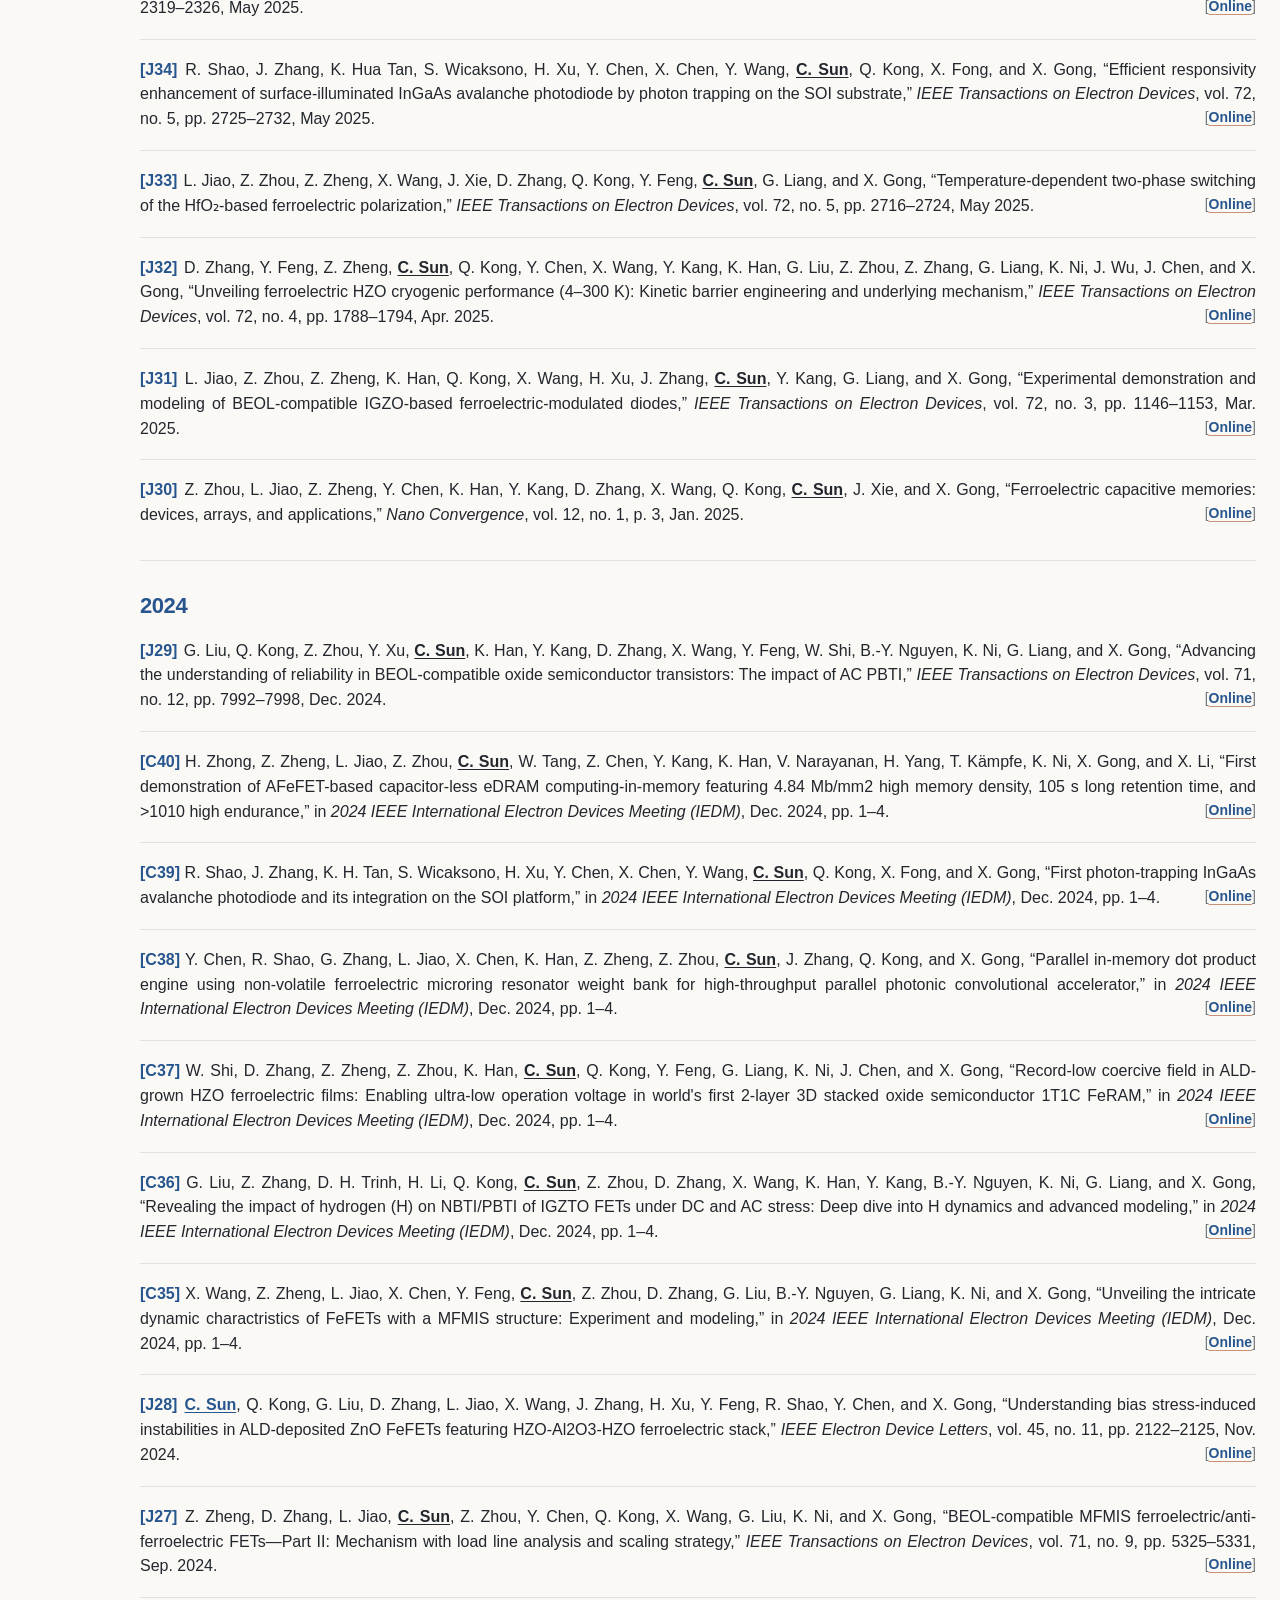
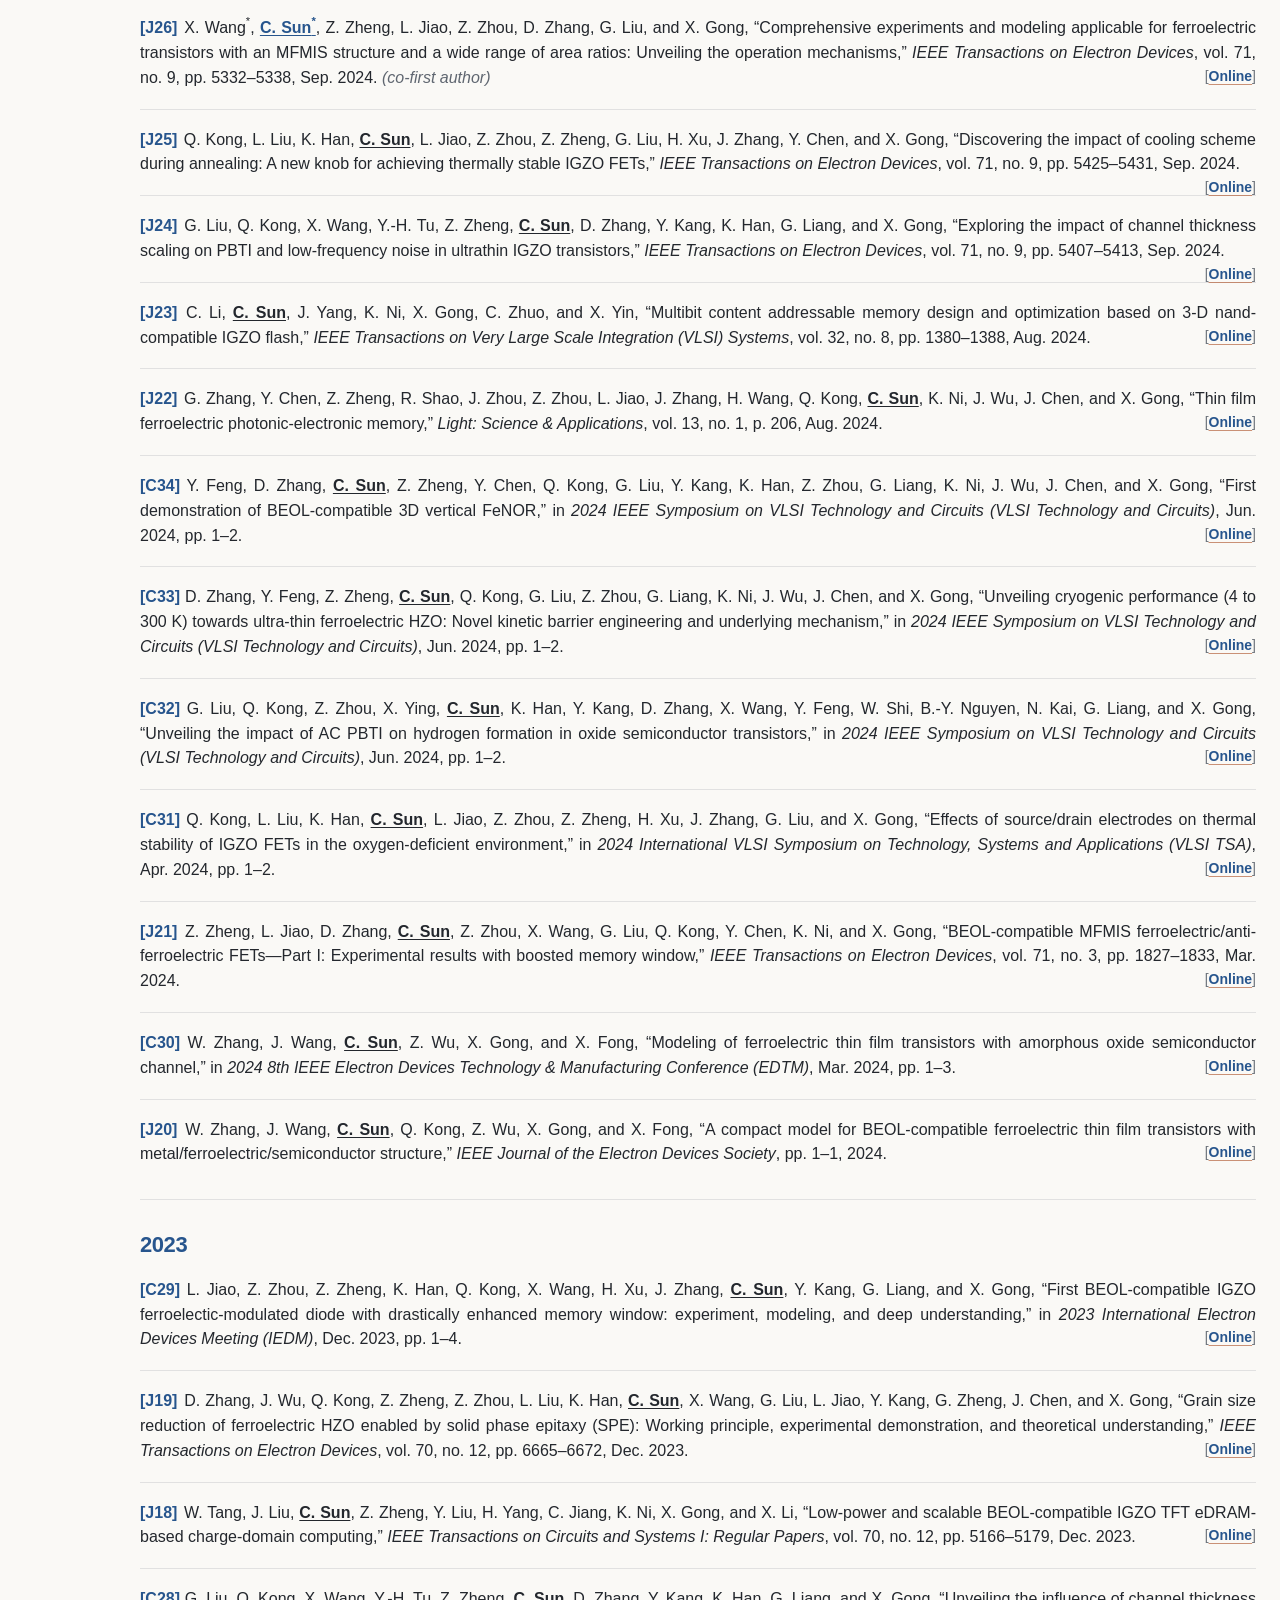
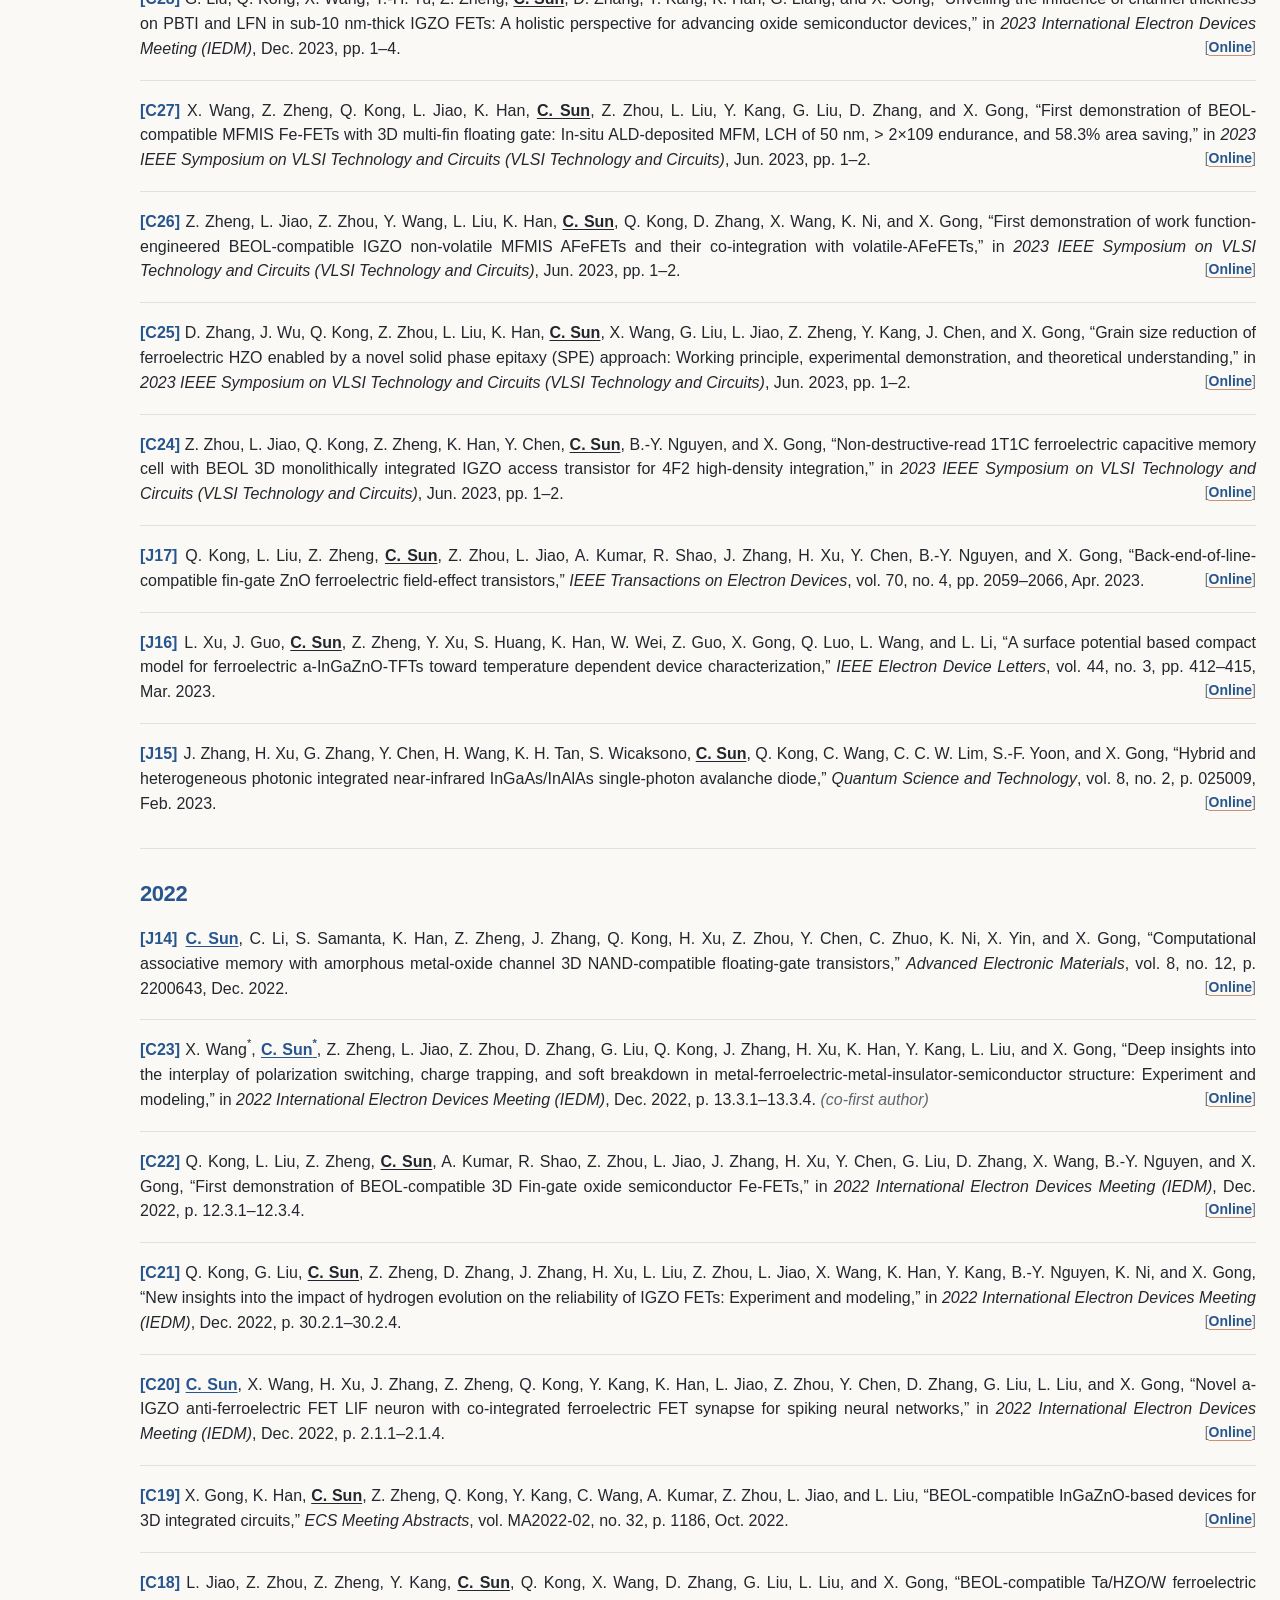
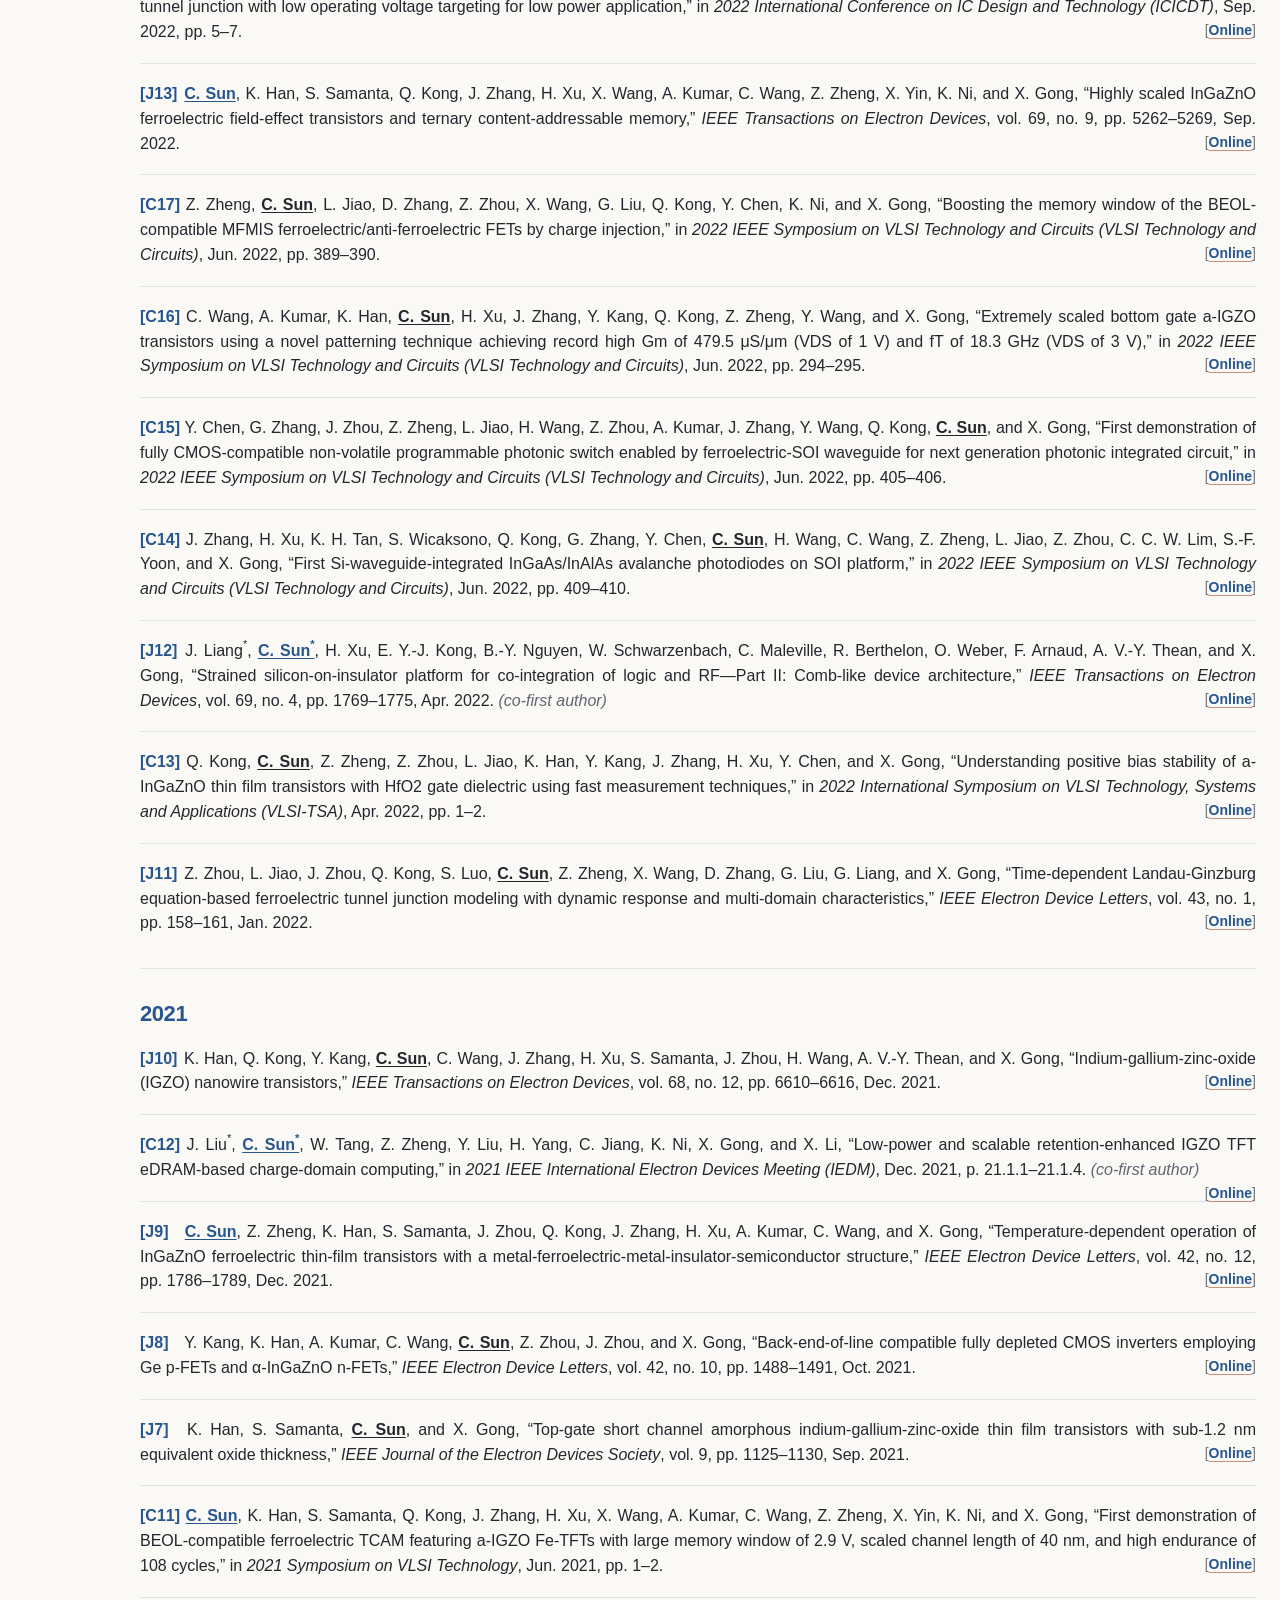
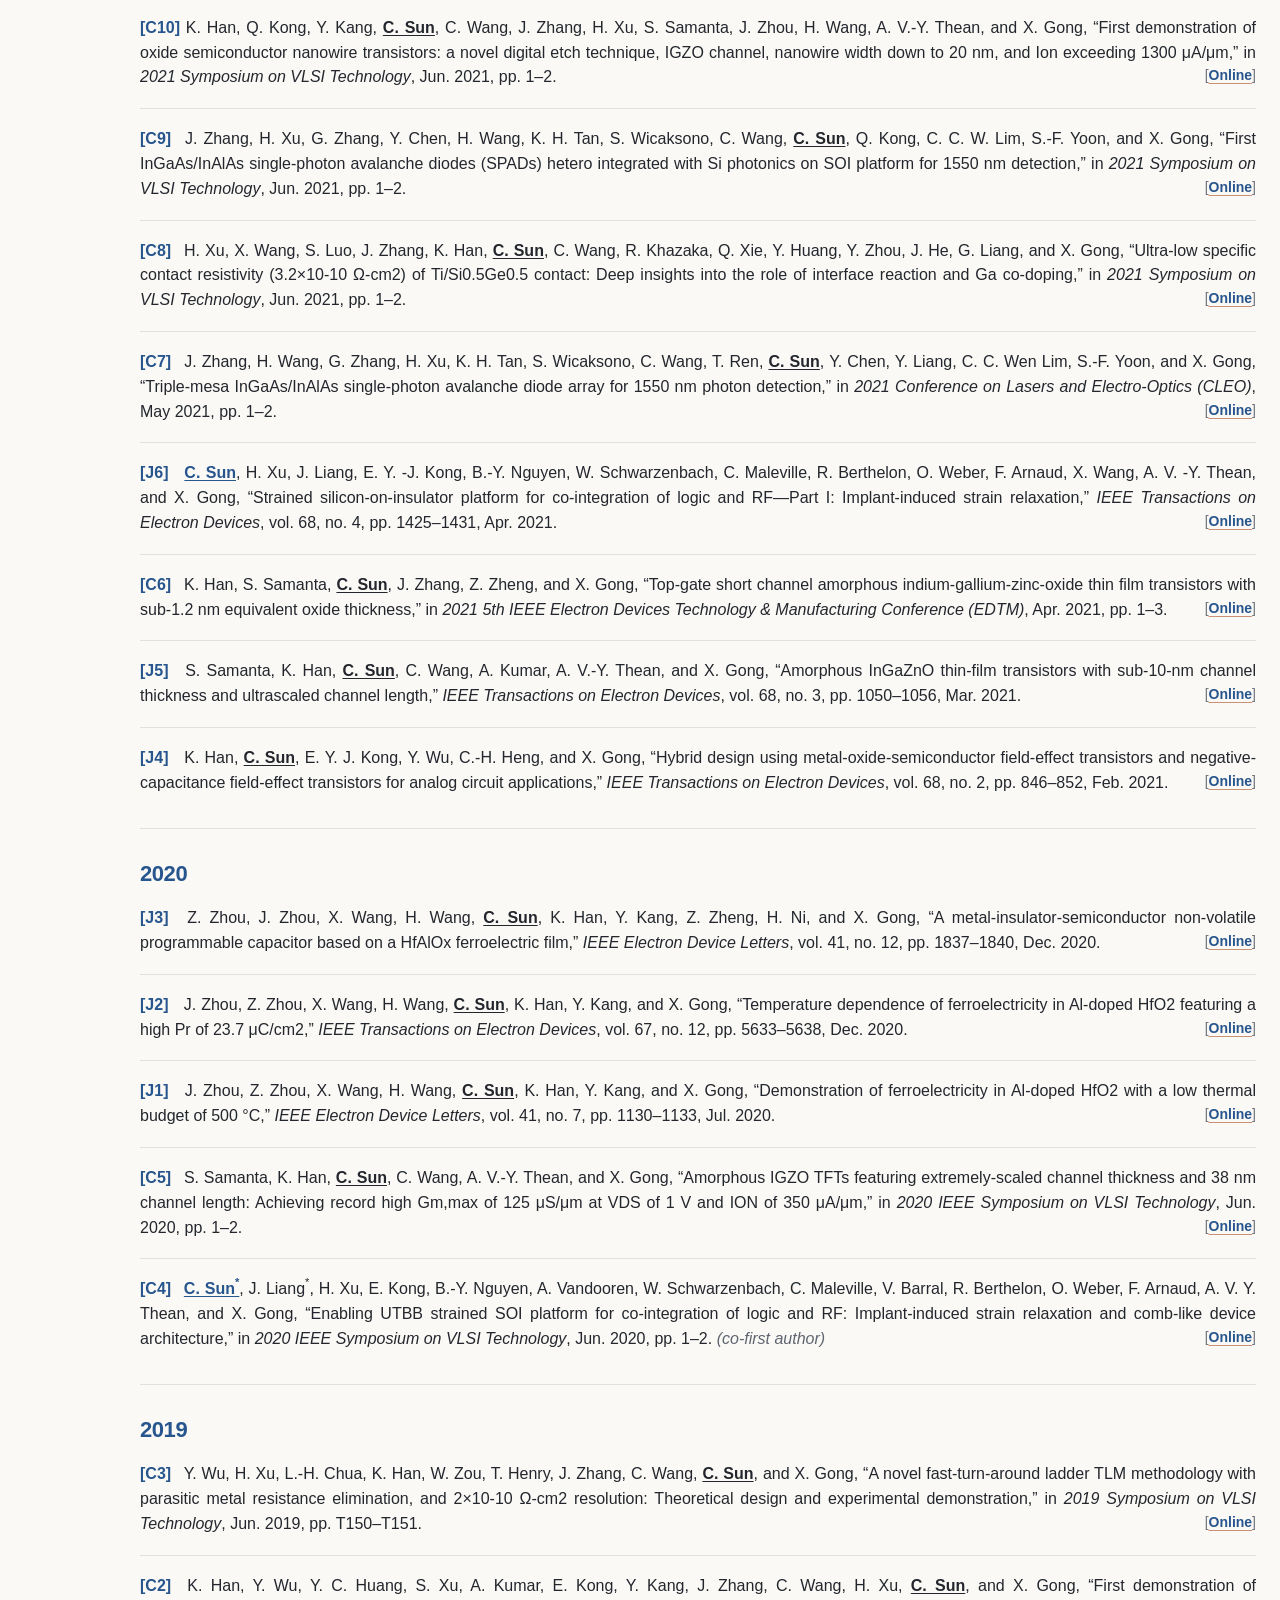
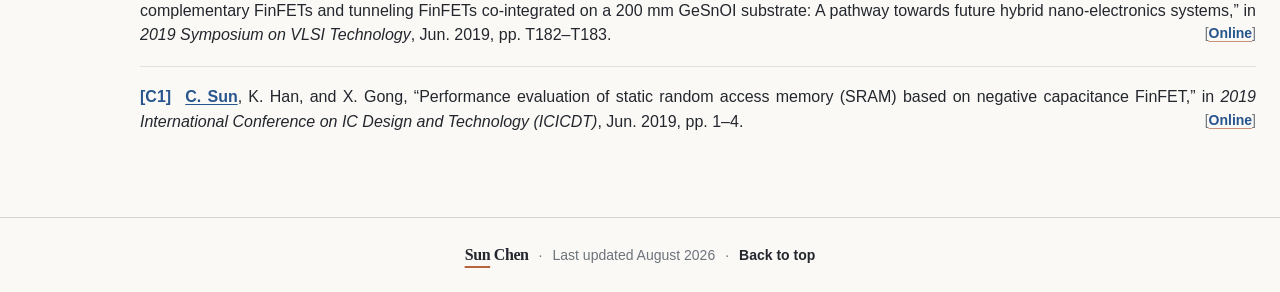
==== commit 4e0aabb6: "Refine responsive typography hierarchy" ====
--- a/publications/index.html
+++ b/publications/index.html
@@ -9,7 +9,7 @@
     <link rel="icon" type="image/png" sizes="32x32" href="../assets/favicon/favicon-32x32.png" />
     <link rel="icon" type="image/png" sizes="16x16" href="../assets/favicon/favicon-16x16.png" />
     <link rel="apple-touch-icon" sizes="180x180" href="../assets/favicon/apple-touch-icon.png" />
-    <link rel="stylesheet" href="../styles.css?v=20260821r43" />
+    <link rel="stylesheet" href="../styles.css?v=20260821r46" />
     <script src="../assets/data/publications.js?v=20260821r1" defer></script>
     <script src="../assets/js/publications.js?v=20260821r7" defer></script>
   </head>
--- a/styles.css
+++ b/styles.css
@@ -19,8 +19,8 @@
   --text-secondary: 15px;
   --text-body: 16px;
   --text-body-lg: 17px;
-  --text-subheading: clamp(18px, 1.6vw, 20px);
-  --text-title: clamp(19px, 1.7vw, 20px);
+  --text-item-title: clamp(18px, 1.6vw, 19px);
+  --text-group-heading: clamp(20px, 1.8vw, 22px);
   --text-section: clamp(30px, 3vw, 32px);
   --text-tagline: clamp(21px, 2vw, 22px);
   --text-hero: clamp(42px, 5vw, 54px);
@@ -480,7 +480,7 @@
 .research-theme h3 {
   margin: 0 0 8px;
   color: var(--blue);
-  font-size: var(--text-title);
+  font-size: var(--text-group-heading);
   font-weight: var(--weight-semibold);
   letter-spacing: -0.016em;
   line-height: var(--leading-heading);
@@ -566,10 +566,13 @@
 .timeline h3,
 .service-entry h3 {
   margin: 0 0 2px;
-  font-size: var(--text-subheading);
   font-weight: var(--weight-semibold);
   letter-spacing: -0.015em;
   line-height: var(--leading-heading);
+}
+
+.timeline h3 {
+  font-size: var(--text-item-title);
 }
 
 .timeline article div p {
@@ -610,7 +613,7 @@
   margin: 0;
   padding: 30px 0 4px;
   color: var(--blue);
-  font-size: var(--text-subheading);
+  font-size: var(--text-group-heading);
   font-weight: var(--weight-semibold);
   letter-spacing: -0.012em;
   line-height: var(--leading-heading);
@@ -687,7 +690,7 @@
 
 .paper-copy h3 {
   margin: 0 0 8px;
-  font-size: var(--text-title);
+  font-size: var(--text-item-title);
   font-weight: var(--weight-semibold);
   letter-spacing: -0.018em;
   line-height: var(--leading-heading);
@@ -777,6 +780,7 @@
 
 .service-entry h3 {
   margin-top: 8px;
+  font-size: var(--text-group-heading);
 }
 
 .journal-list {
@@ -982,7 +986,7 @@
   margin: 0 0 18px;
   color: var(--blue);
   font-family: var(--sans);
-  font-size: var(--text-subheading);
+  font-size: var(--text-group-heading);
   font-weight: var(--weight-semibold);
   letter-spacing: -0.02em;
   line-height: var(--leading-heading);
@@ -1061,11 +1065,18 @@
   font-size: inherit;
 }
 
-.bibliography-citation sup,
-.publications-legend sup {
+.bibliography-citation sup {
   position: relative;
   top: -0.15em;
   font-size: 0.7em;
+  line-height: 0;
+}
+
+.publications-legend sup {
+  position: relative;
+  top: -0.08em;
+  font-size: 1em;
+  font-weight: var(--weight-semibold);
   line-height: 0;
 }
 
@@ -1214,6 +1225,18 @@
 }
 
 @media (max-width: 620px) {
+  :root {
+    --text-aux: 13px;
+    --text-secondary: 14px;
+    --text-body: 15px;
+    --text-body-lg: 16px;
+    --text-item-title: clamp(17px, 4.6vw, 18px);
+    --text-group-heading: clamp(18px, 5vw, 20px);
+    --text-section: clamp(28px, 7.5vw, 30px);
+    --text-tagline: clamp(19px, 5vw, 20px);
+    --text-hero: clamp(40px, 11vw, 44px);
+  }
+
   .service-entry > p:not(.activity-label),
   .timeline .dissertation {
     text-align: left;
@@ -1285,7 +1308,7 @@
 
   .bibliography-year-list a {
     flex: none;
-    font-size: var(--text-aux);
+    font-size: var(--text-secondary);
   }
 
   .bibliography-year-groups {
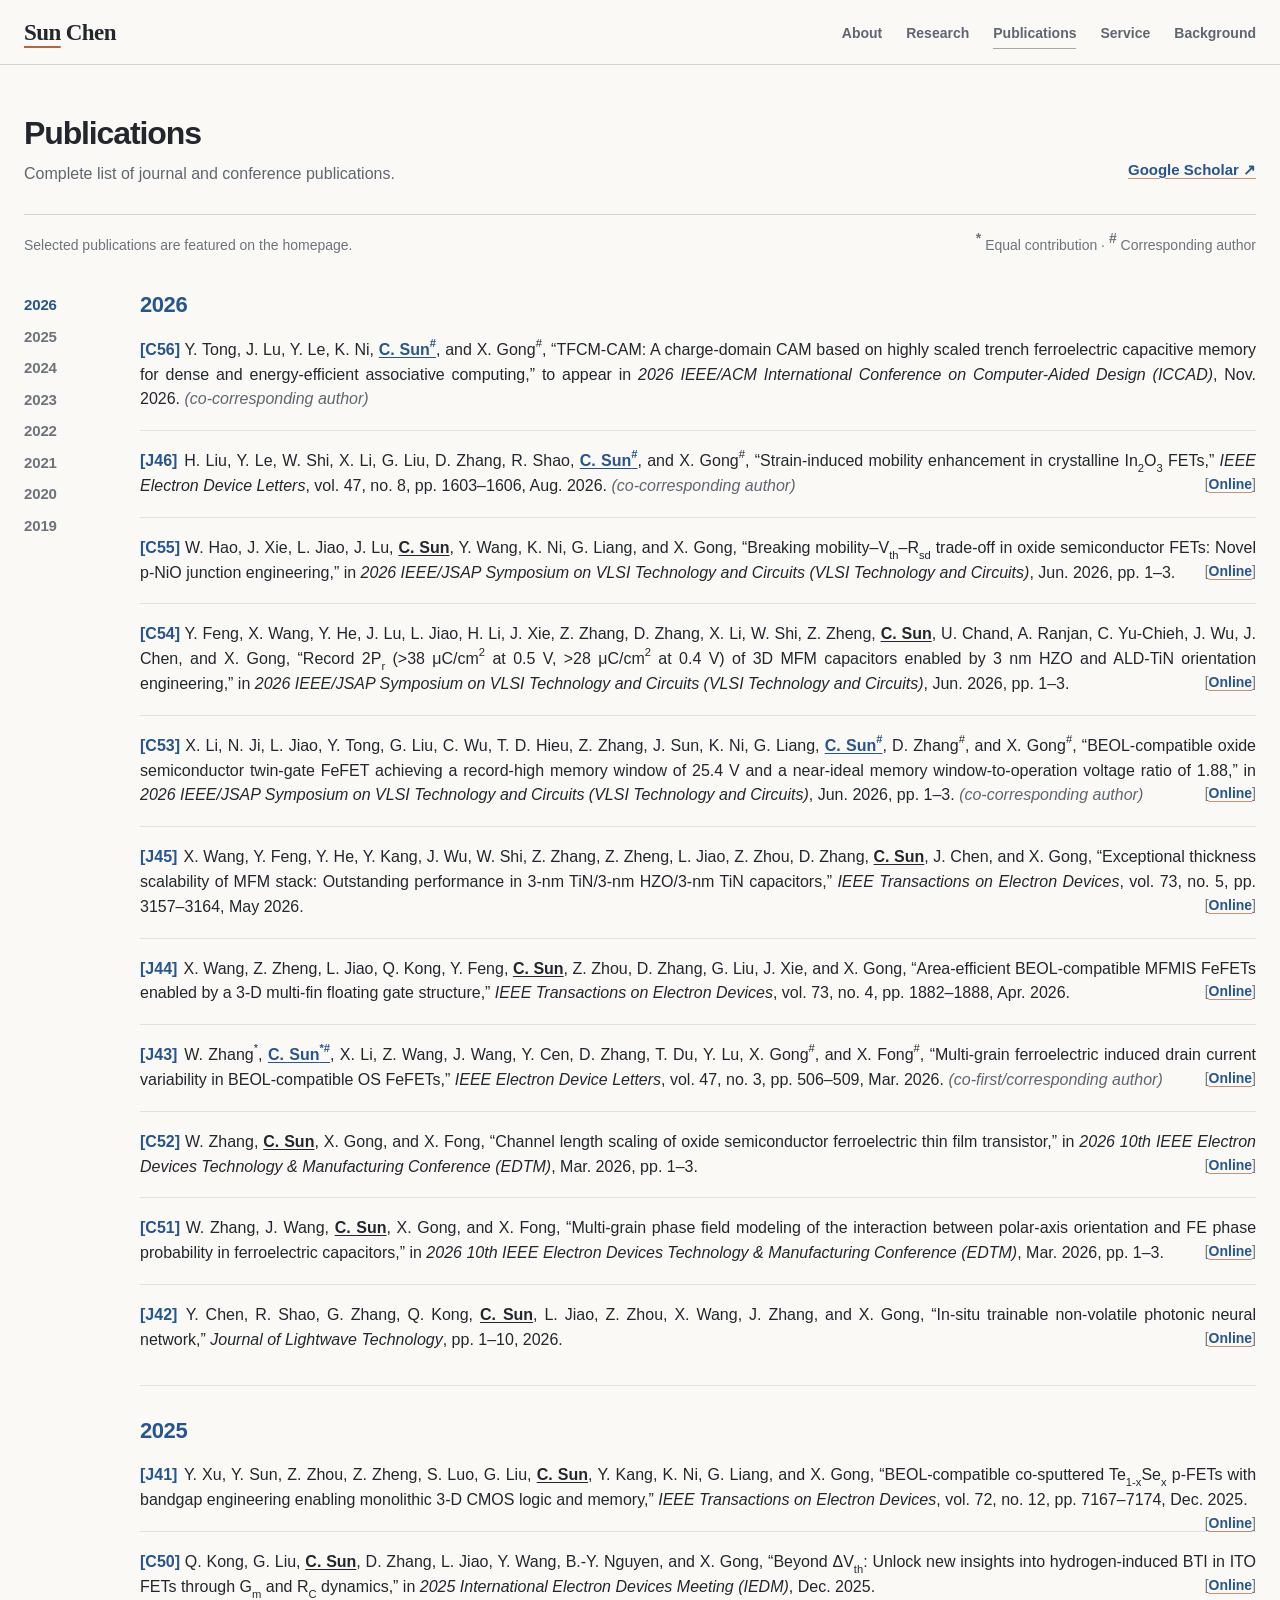
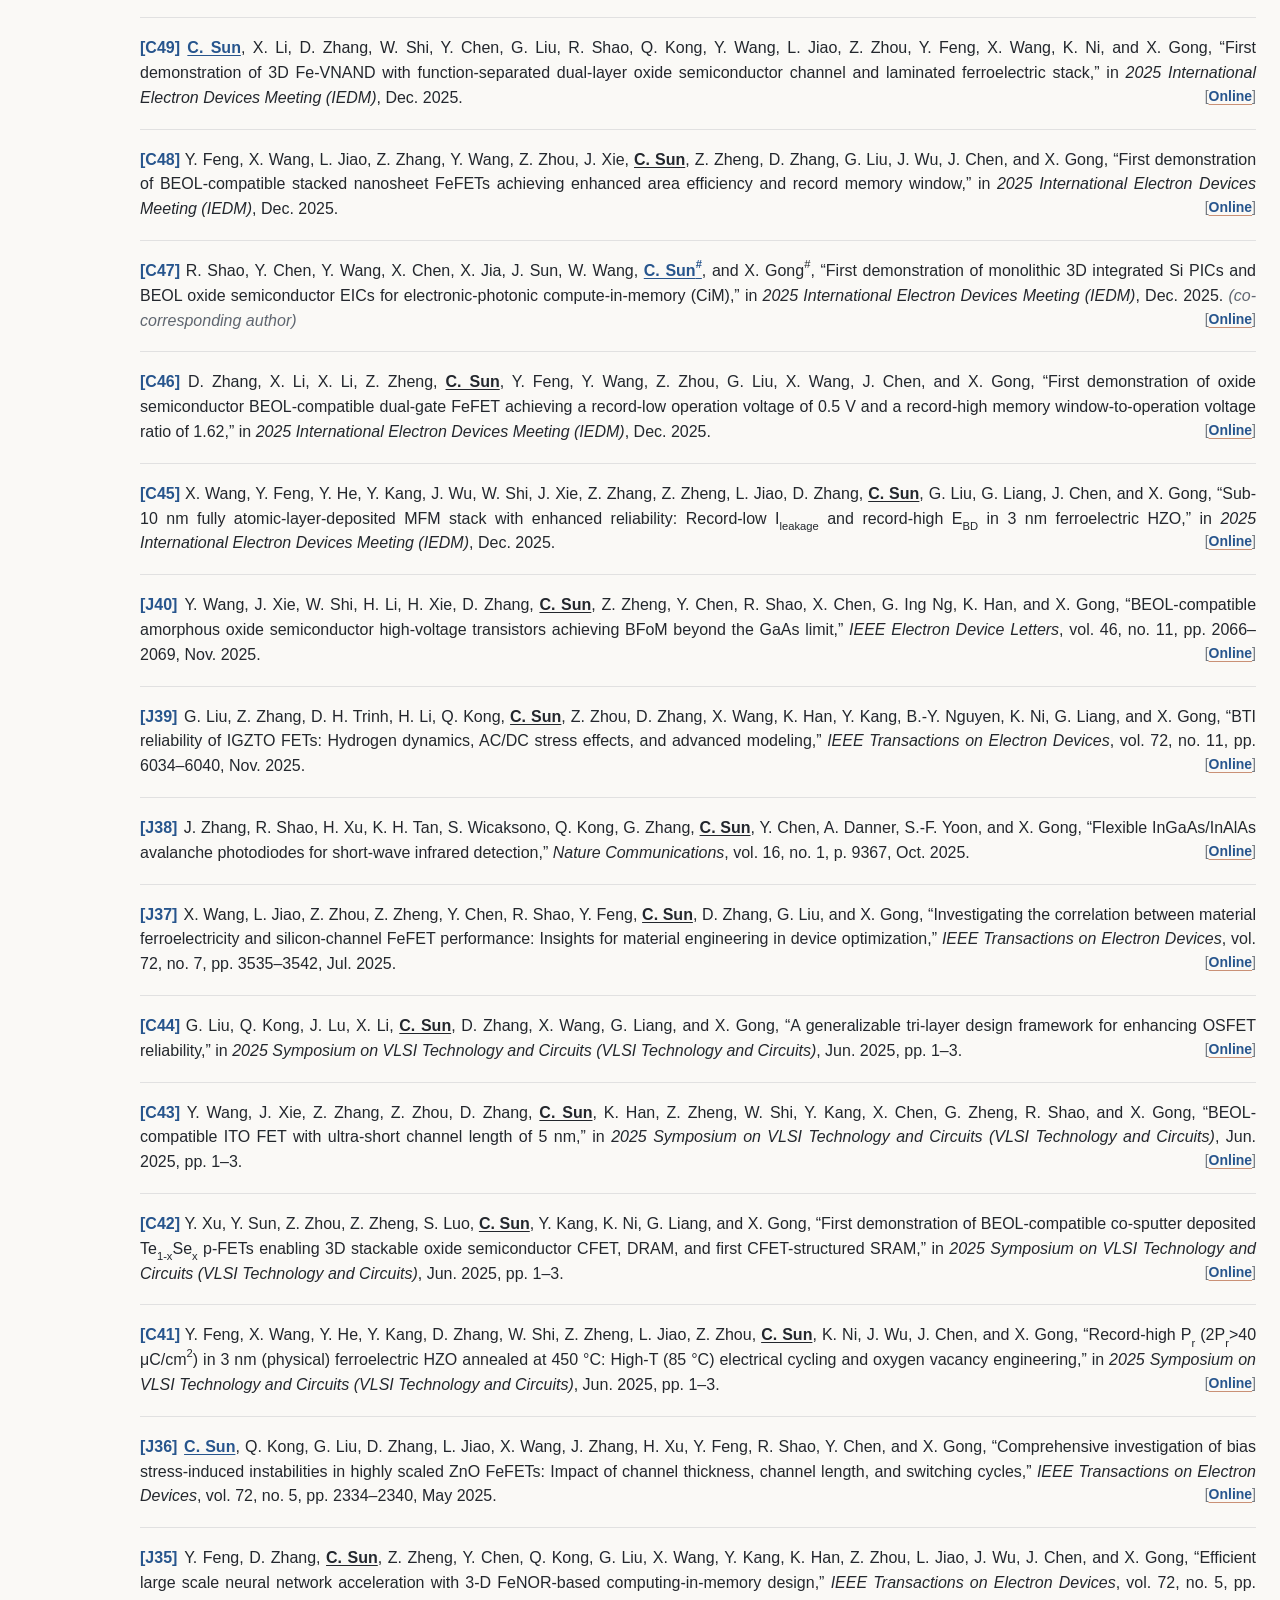
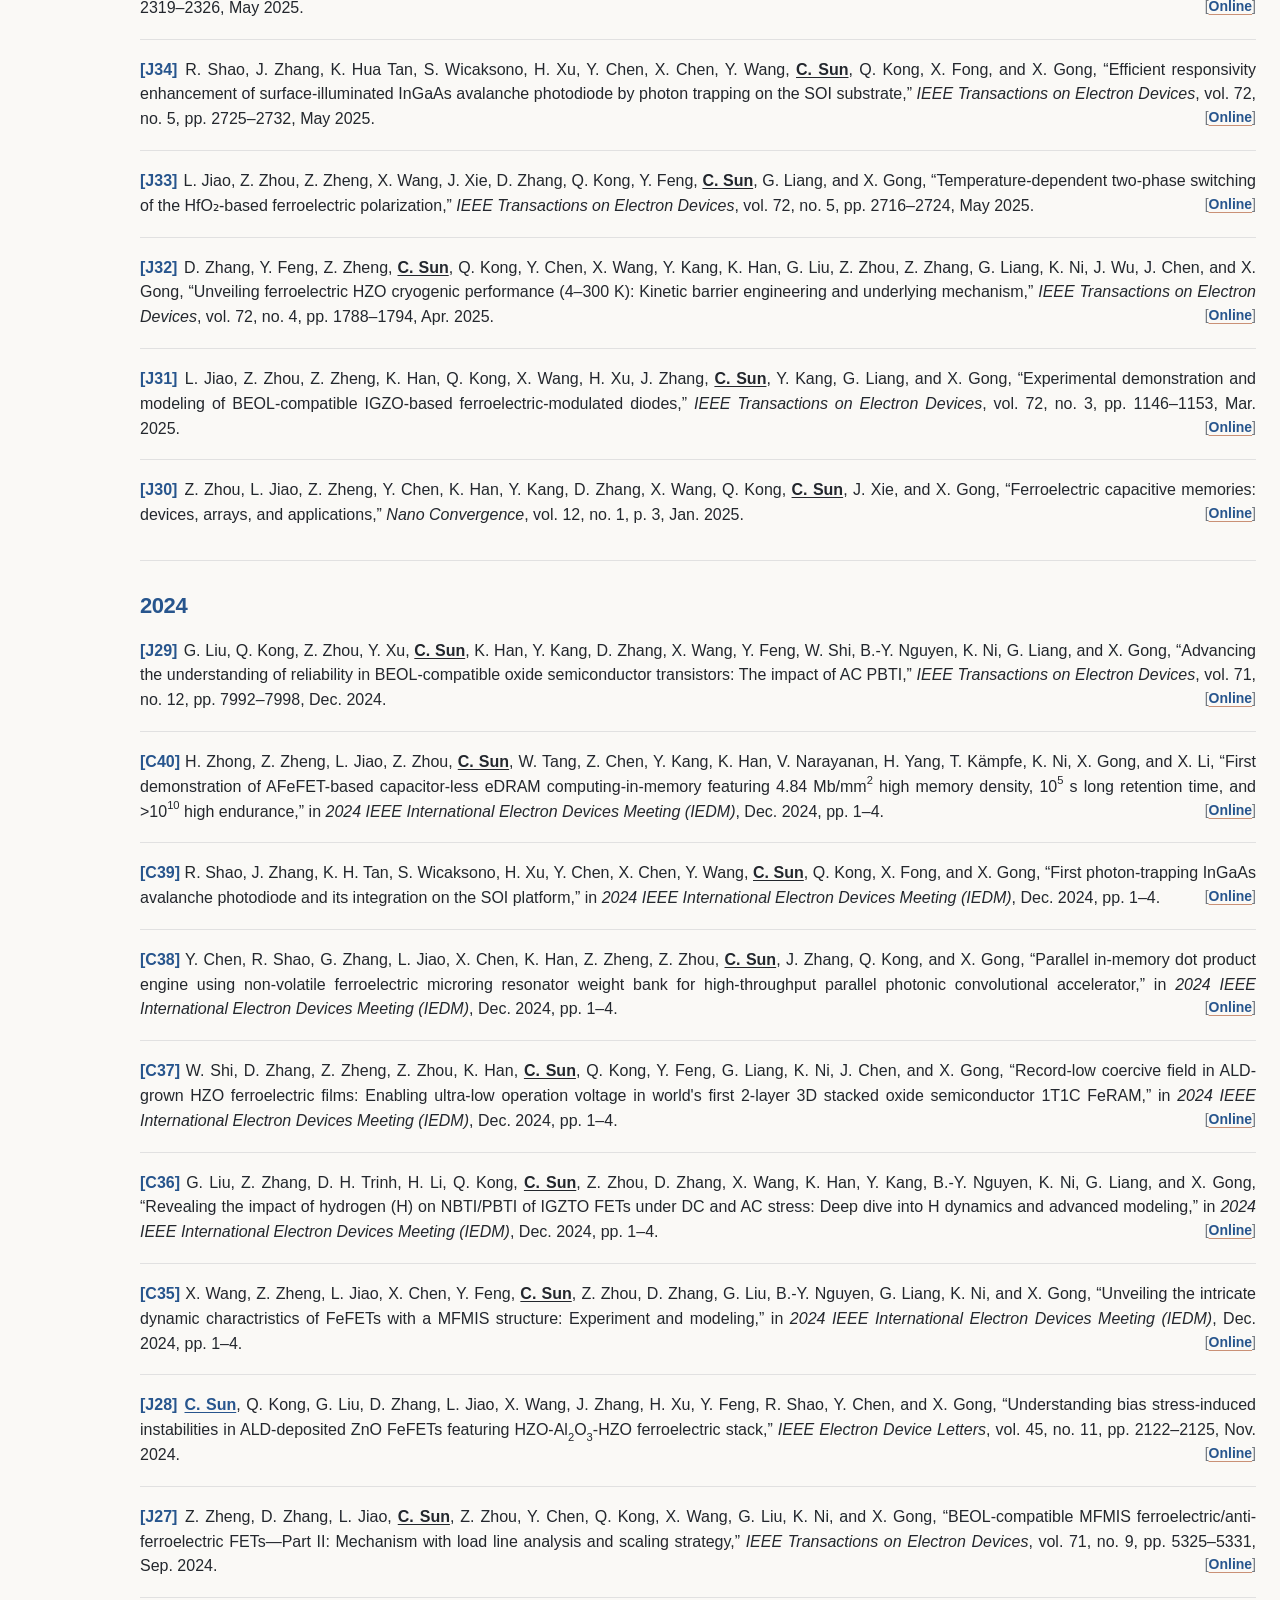
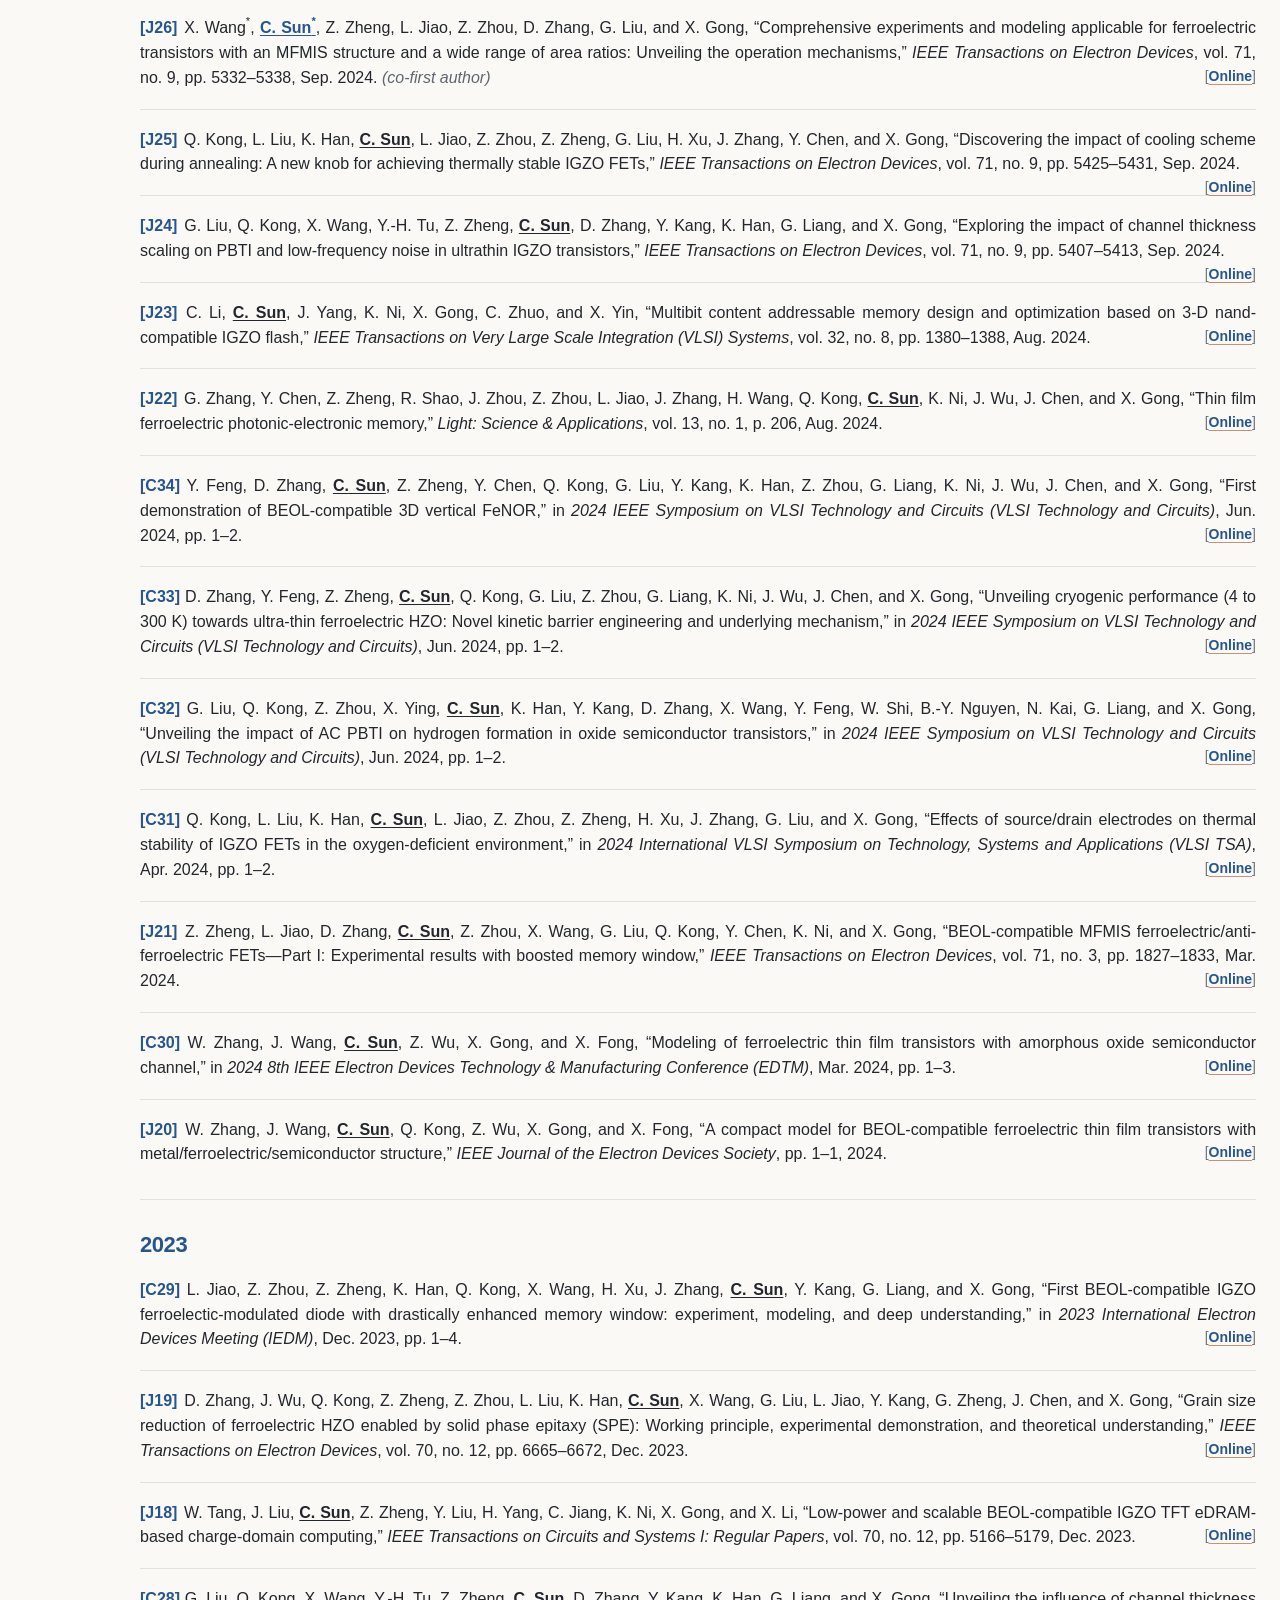
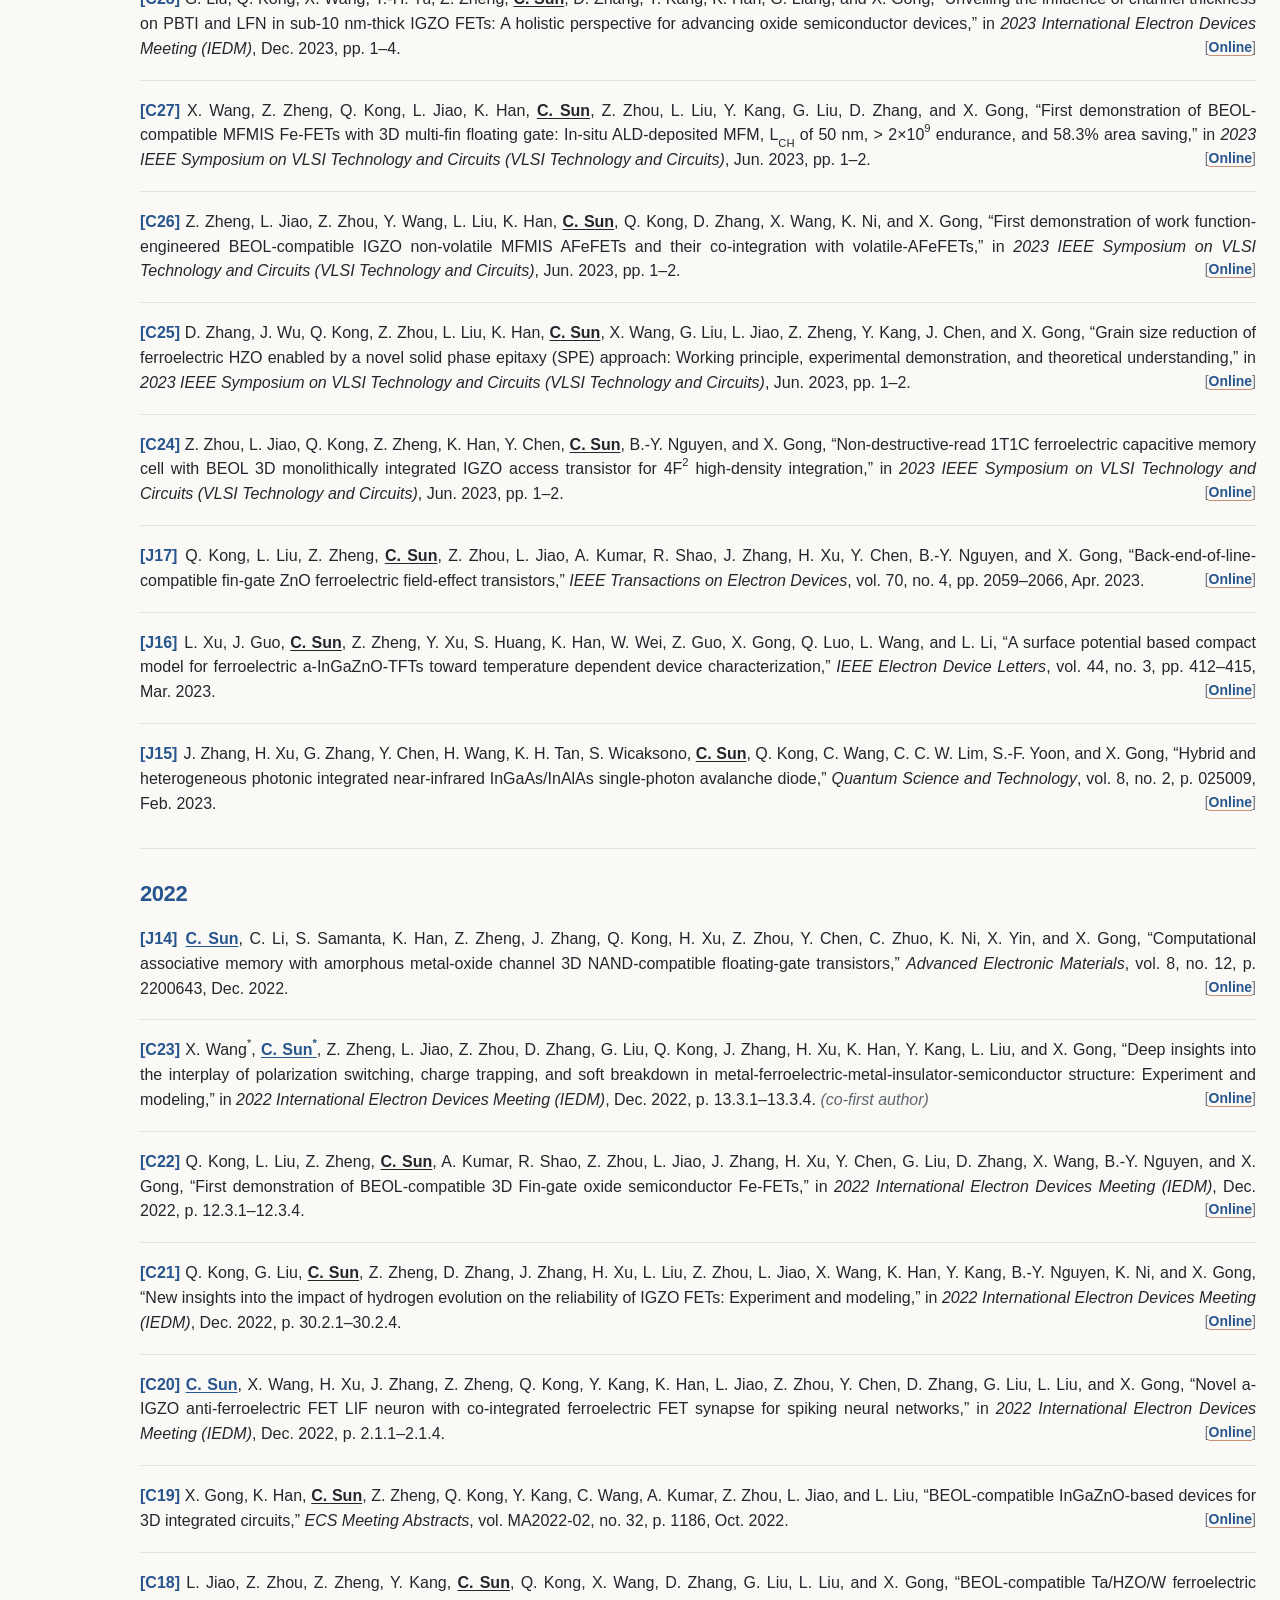
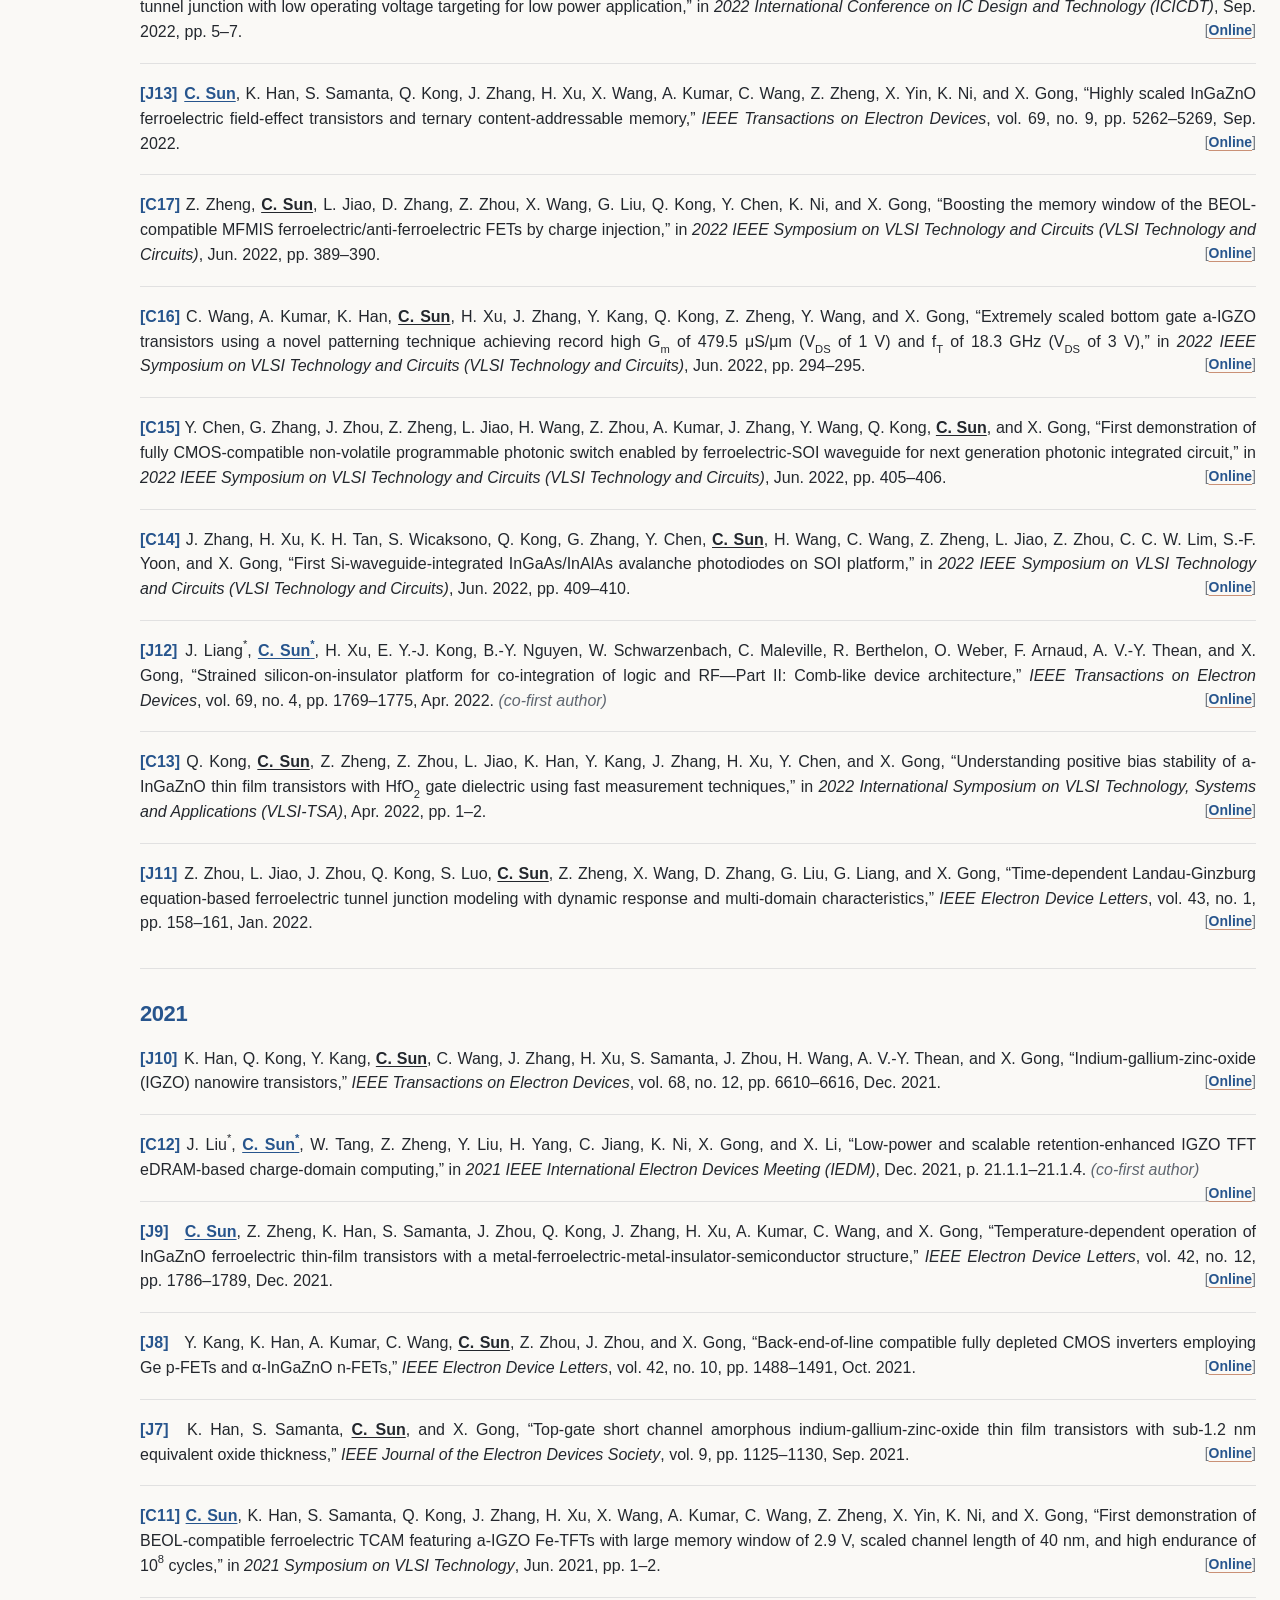
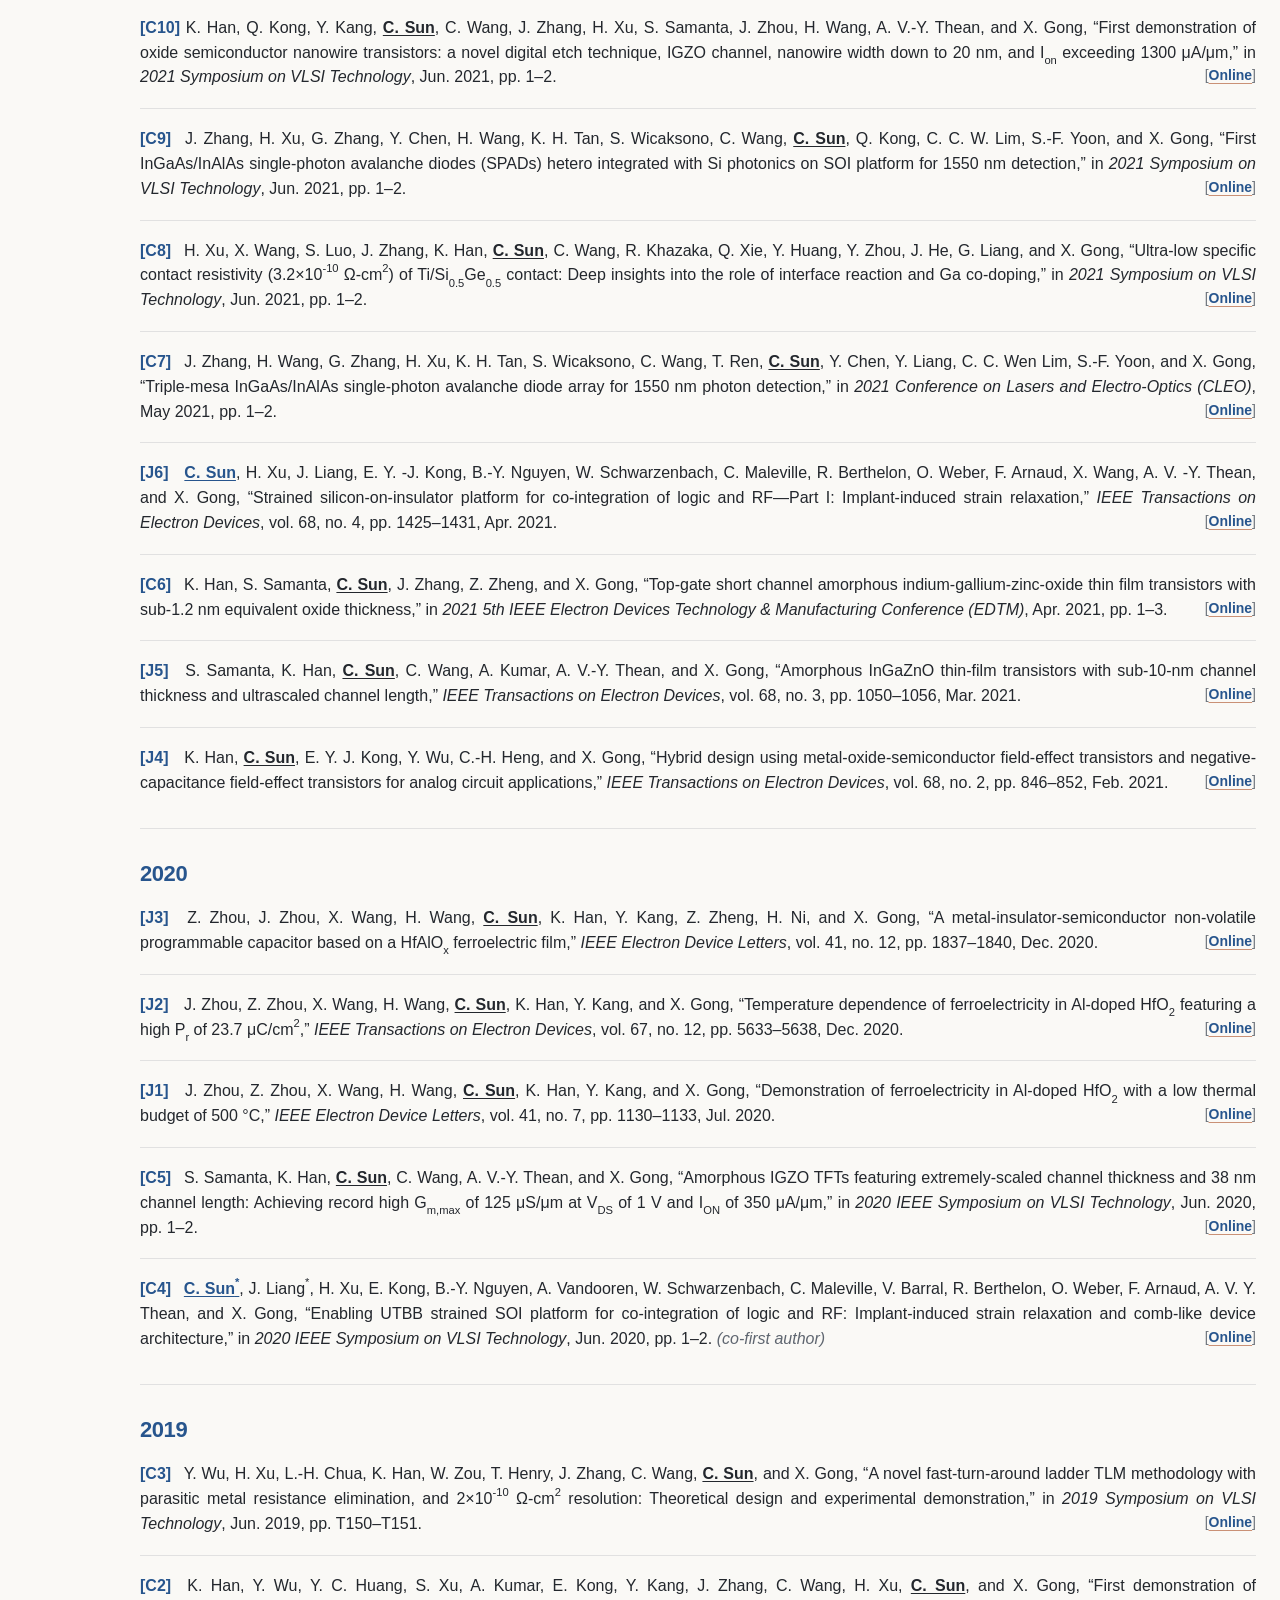
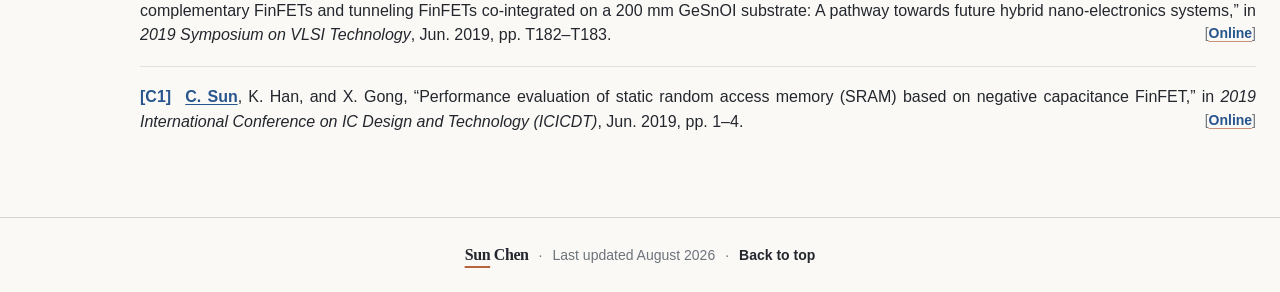
==== commit e147d1e8: "Restore publication title subscript markup" ====
--- a/publications/index.html
+++ b/publications/index.html
@@ -9,9 +9,9 @@
     <link rel="icon" type="image/png" sizes="32x32" href="../assets/favicon/favicon-32x32.png" />
     <link rel="icon" type="image/png" sizes="16x16" href="../assets/favicon/favicon-16x16.png" />
     <link rel="apple-touch-icon" sizes="180x180" href="../assets/favicon/apple-touch-icon.png" />
-    <link rel="stylesheet" href="../styles.css?v=20260821r46" />
-    <script src="../assets/data/publications.js?v=20260821r1" defer></script>
-    <script src="../assets/js/publications.js?v=20260821r7" defer></script>
+    <link rel="stylesheet" href="../styles.css?v=20260821r52" />
+    <script src="../assets/data/publications.js?v=20260821r2" defer></script>
+    <script src="../assets/js/publications.js?v=20260821r8" defer></script>
   </head>
   <body class="publications-page">
     <a class="skip-link" href="#content">Skip to content</a>
--- a/styles.css
+++ b/styles.css
@@ -22,8 +22,8 @@
   --text-item-title: clamp(18px, 1.6vw, 19px);
   --text-group-heading: clamp(20px, 1.8vw, 22px);
   --text-section: clamp(30px, 3vw, 32px);
-  --text-tagline: clamp(21px, 2vw, 22px);
-  --text-hero: clamp(42px, 5vw, 54px);
+  --text-tagline: clamp(20px, 2vw, 21px);
+  --text-hero: clamp(40px, 4.8vw, 52px);
 
   /* Line heights */
   --leading-tight: 1.16;
@@ -255,7 +255,7 @@
   max-width: 880px;
   margin-top: 19px;
   color: var(--muted);
-  font-size: var(--text-body-lg);
+  font-size: var(--text-body);
   line-height: var(--leading-relaxed);
 }
 
@@ -427,10 +427,10 @@
 
 .research-theme {
   display: grid;
-  grid-template-columns: minmax(0, 54fr) minmax(0, 46fr);
+  grid-template-columns: minmax(0, 48fr) minmax(0, 52fr);
   grid-template-areas: "visual copy";
   align-items: center;
-  column-gap: clamp(48px, 4vw, 56px);
+  column-gap: clamp(24px, 2vw, 32px);
 }
 
 .research-theme + .research-theme {
@@ -440,7 +440,7 @@
 }
 
 .research-theme--visual-right {
-  grid-template-columns: minmax(0, 46fr) minmax(0, 54fr);
+  grid-template-columns: minmax(0, 52fr) minmax(0, 48fr);
   grid-template-areas: "copy visual";
 }
 
@@ -480,10 +480,11 @@
 .research-theme h3 {
   margin: 0 0 8px;
   color: var(--blue);
-  font-size: var(--text-group-heading);
+  font-size: calc(var(--text-group-heading) - 1px);
   font-weight: var(--weight-semibold);
   letter-spacing: -0.016em;
   line-height: var(--leading-heading);
+  text-align: center;
 }
 
 .research-theme-description {
@@ -1065,11 +1066,19 @@
   font-size: inherit;
 }
 
+.bibliography-citation sub,
 .bibliography-citation sup {
   position: relative;
-  top: -0.15em;
   font-size: 0.7em;
   line-height: 0;
+}
+
+.bibliography-citation sub {
+  top: 0.18em;
+}
+
+.bibliography-citation sup {
+  top: -0.15em;
 }
 
 .publications-legend sup {
@@ -1233,8 +1242,8 @@
     --text-item-title: clamp(17px, 4.6vw, 18px);
     --text-group-heading: clamp(18px, 5vw, 20px);
     --text-section: clamp(28px, 7.5vw, 30px);
-    --text-tagline: clamp(19px, 5vw, 20px);
-    --text-hero: clamp(40px, 11vw, 44px);
+    --text-tagline: clamp(18px, 5vw, 19px);
+    --text-hero: clamp(38px, 10.5vw, 42px);
   }
 
   .service-entry > p:not(.activity-label),
